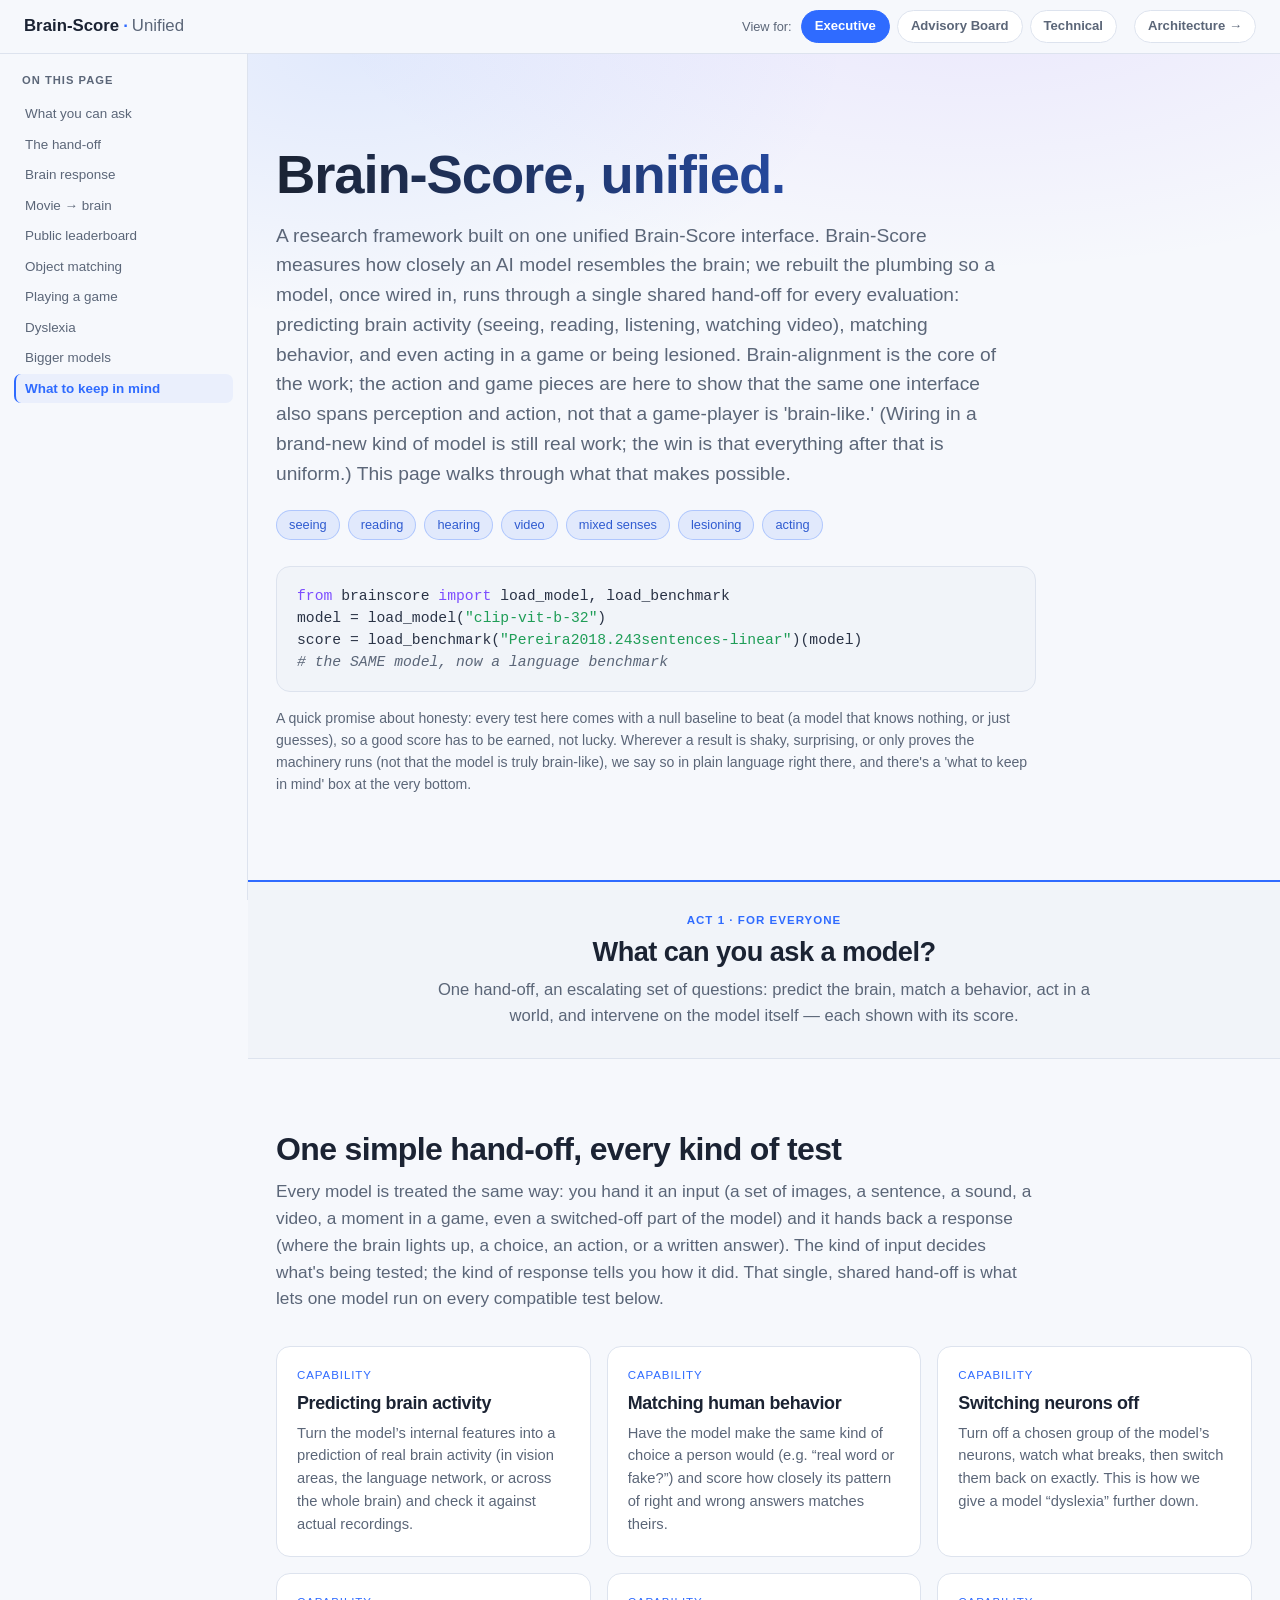
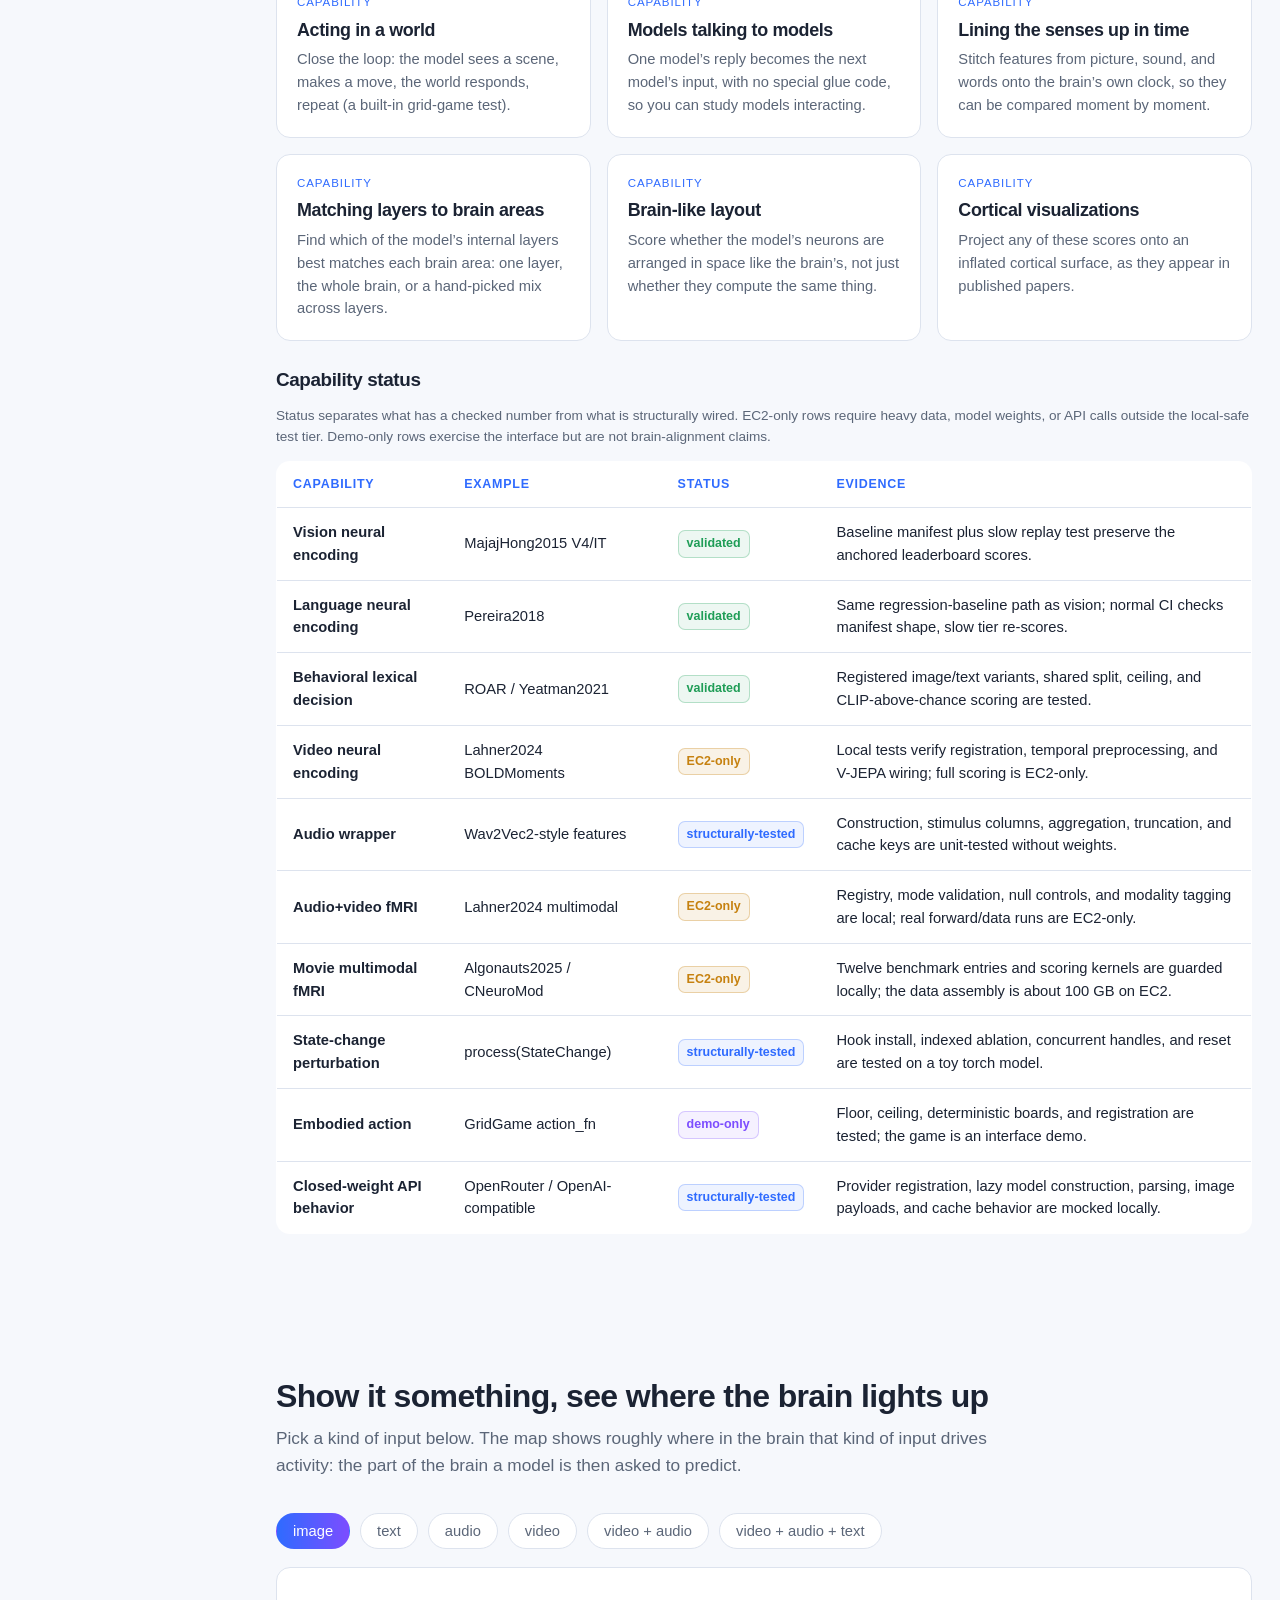
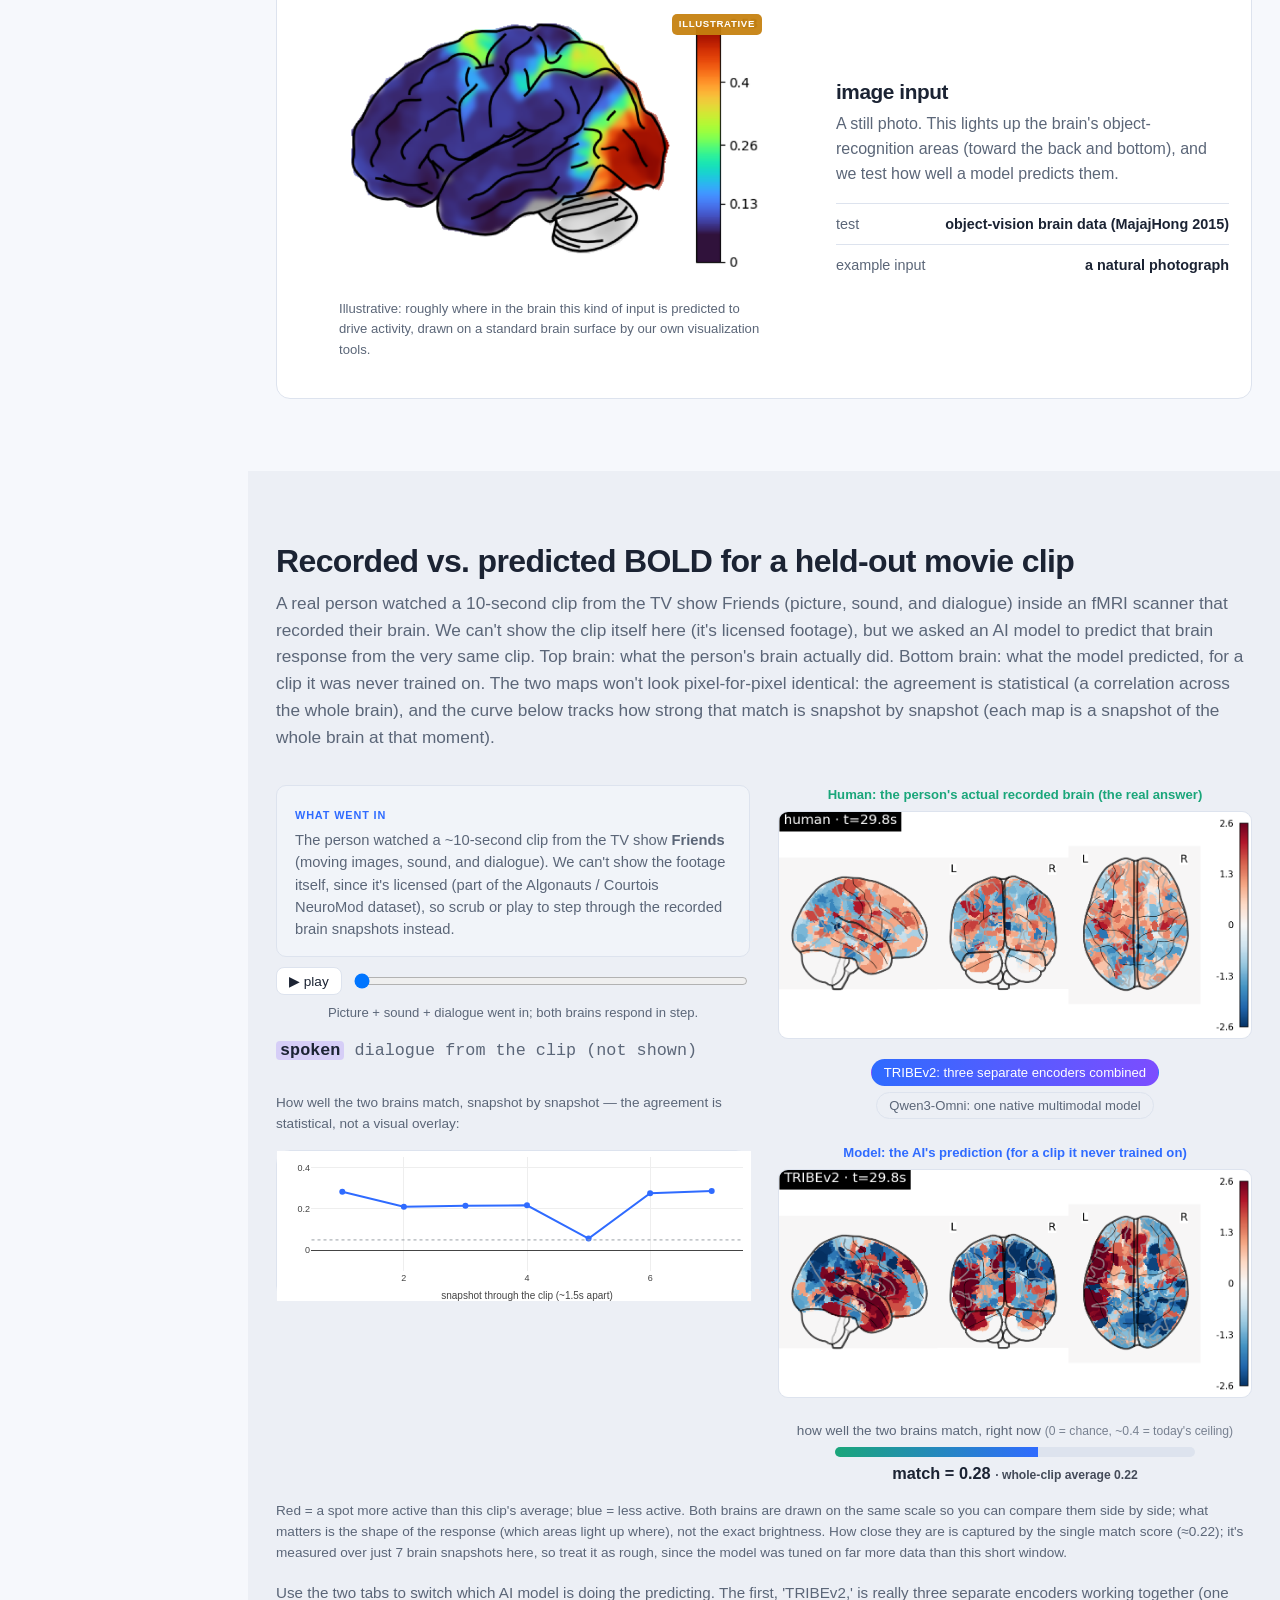
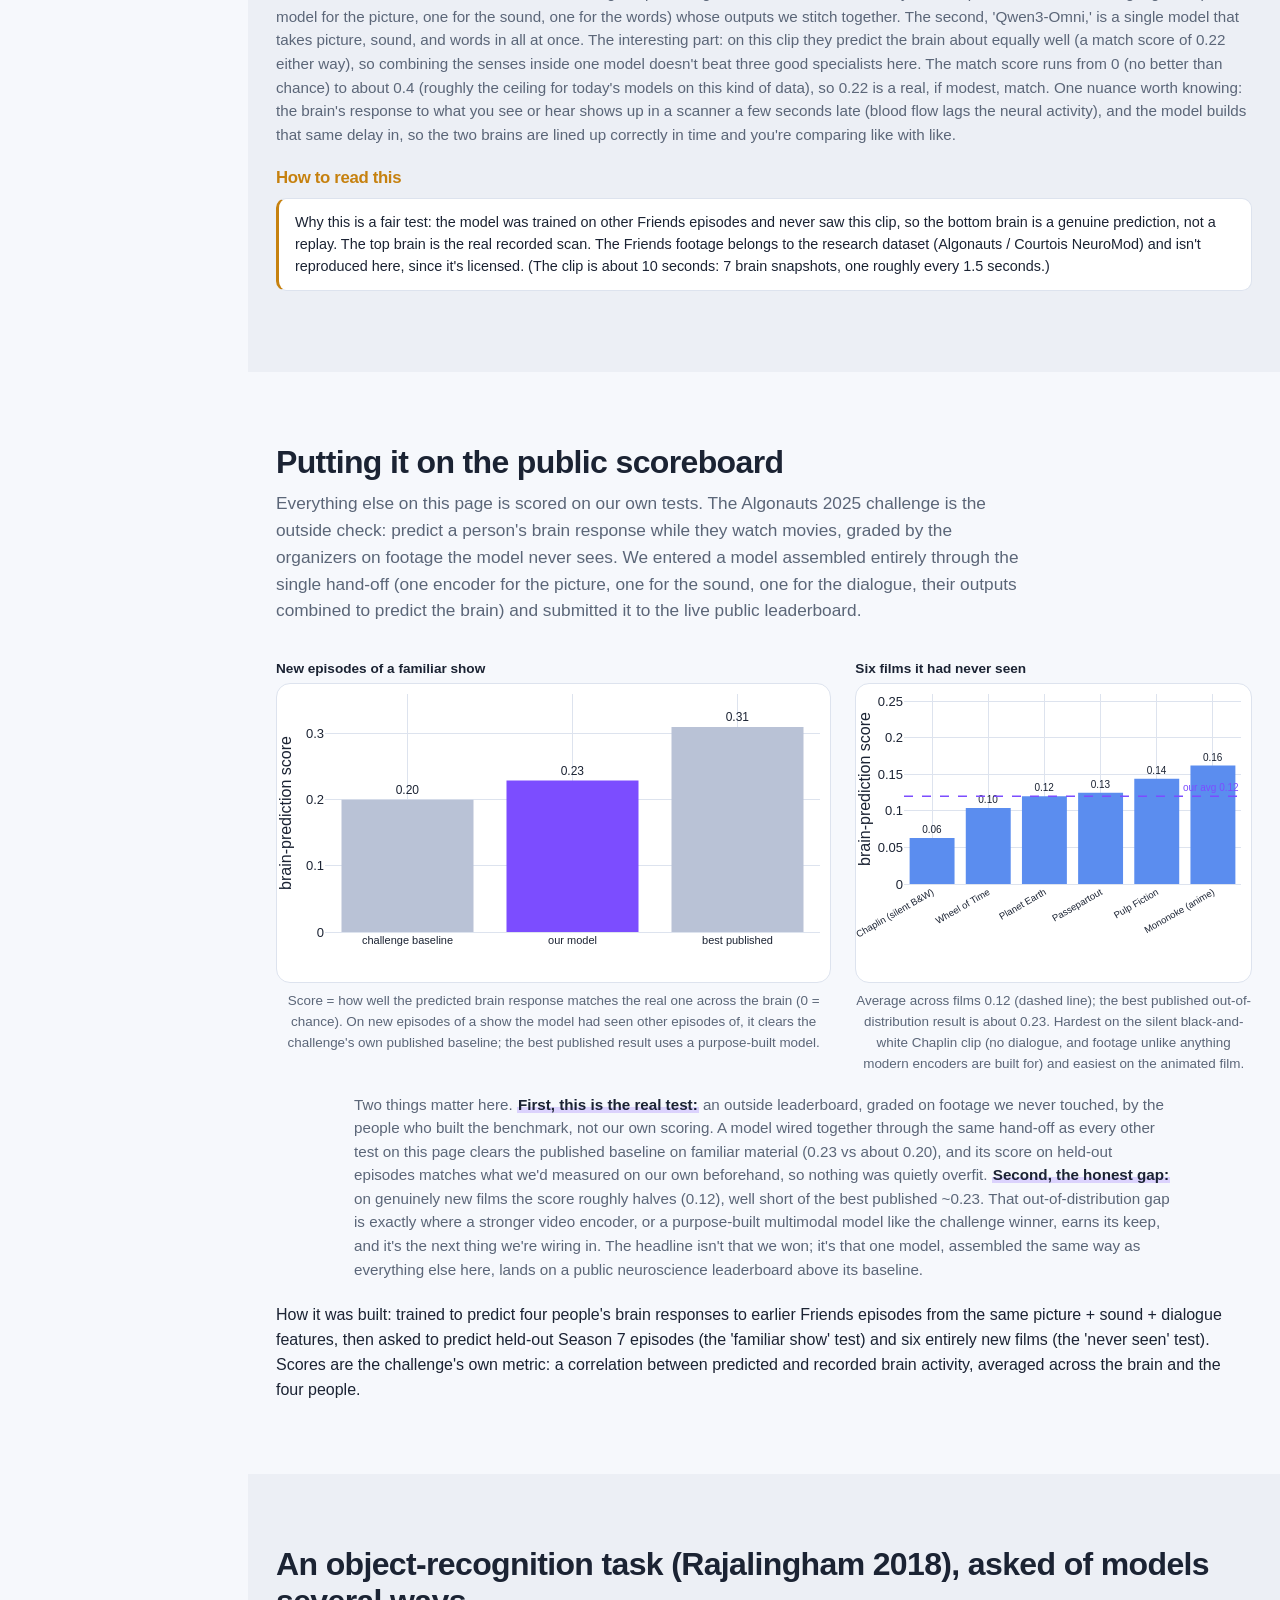
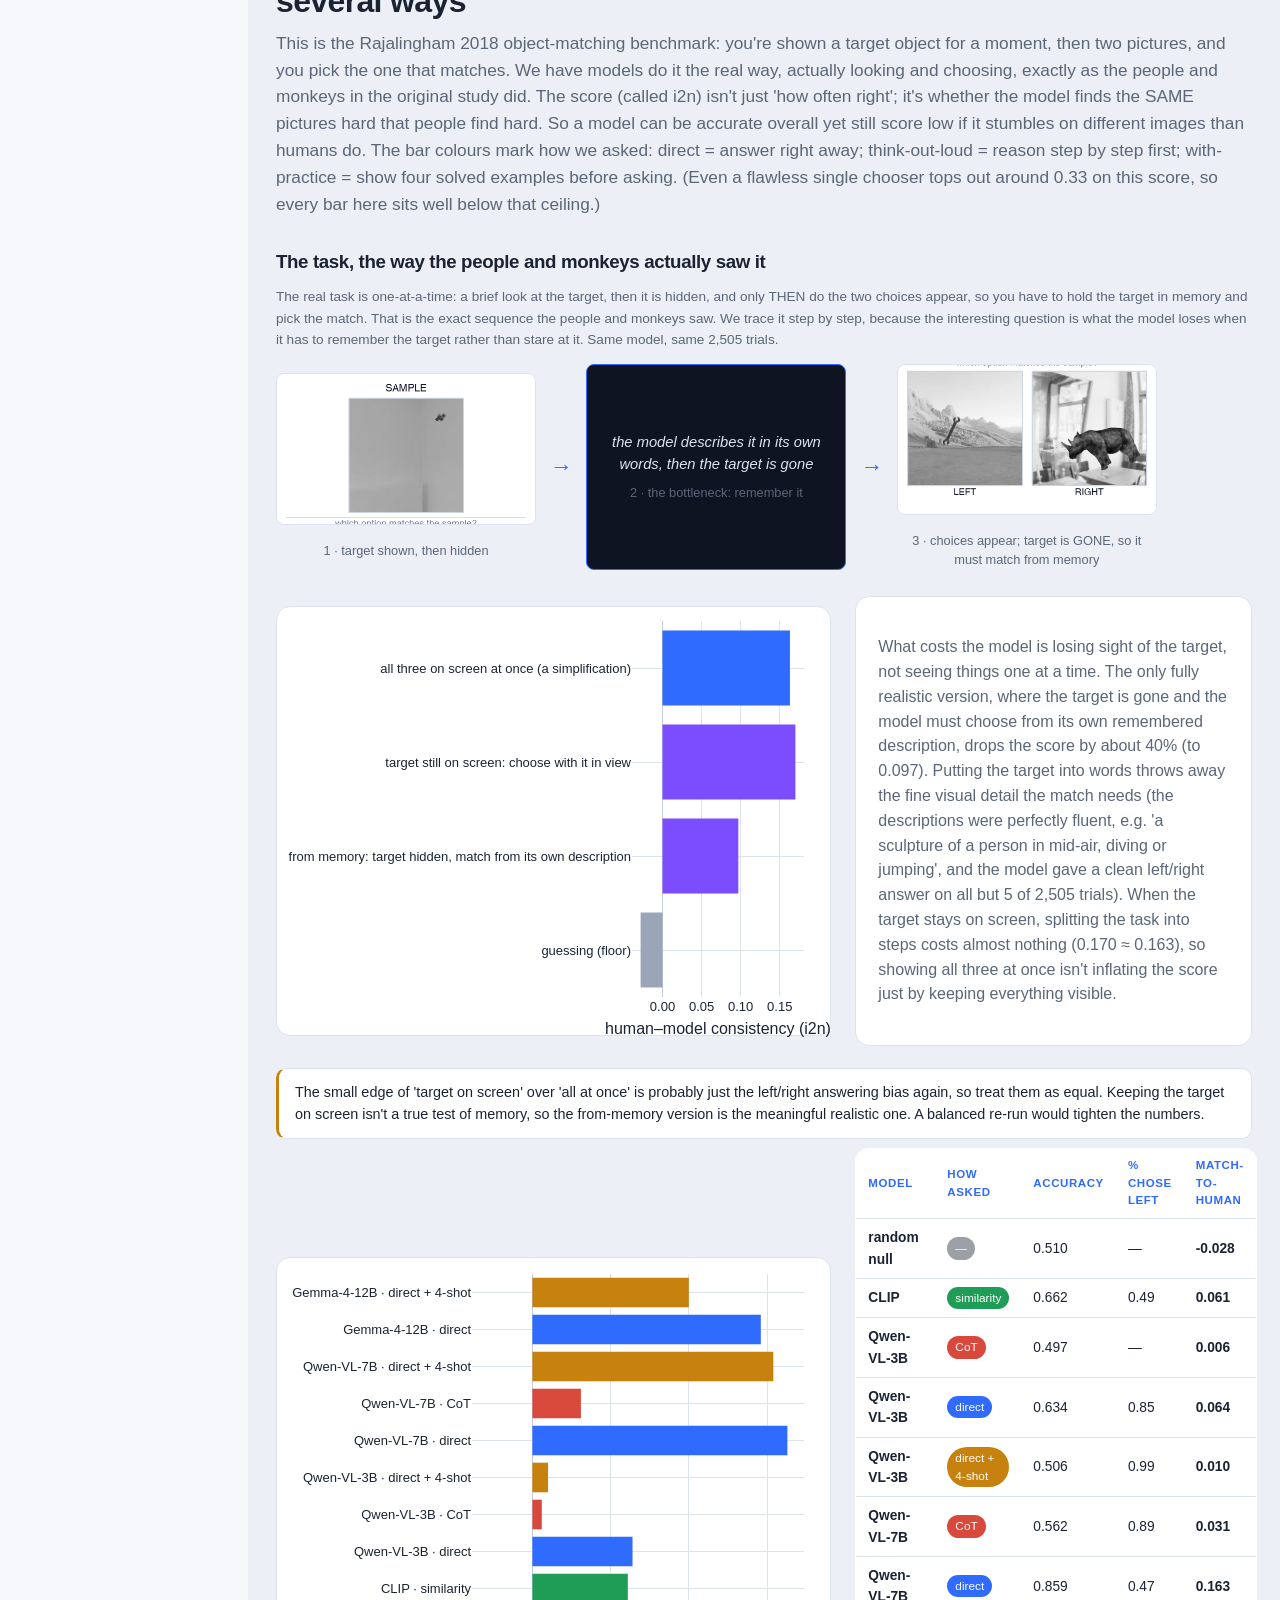
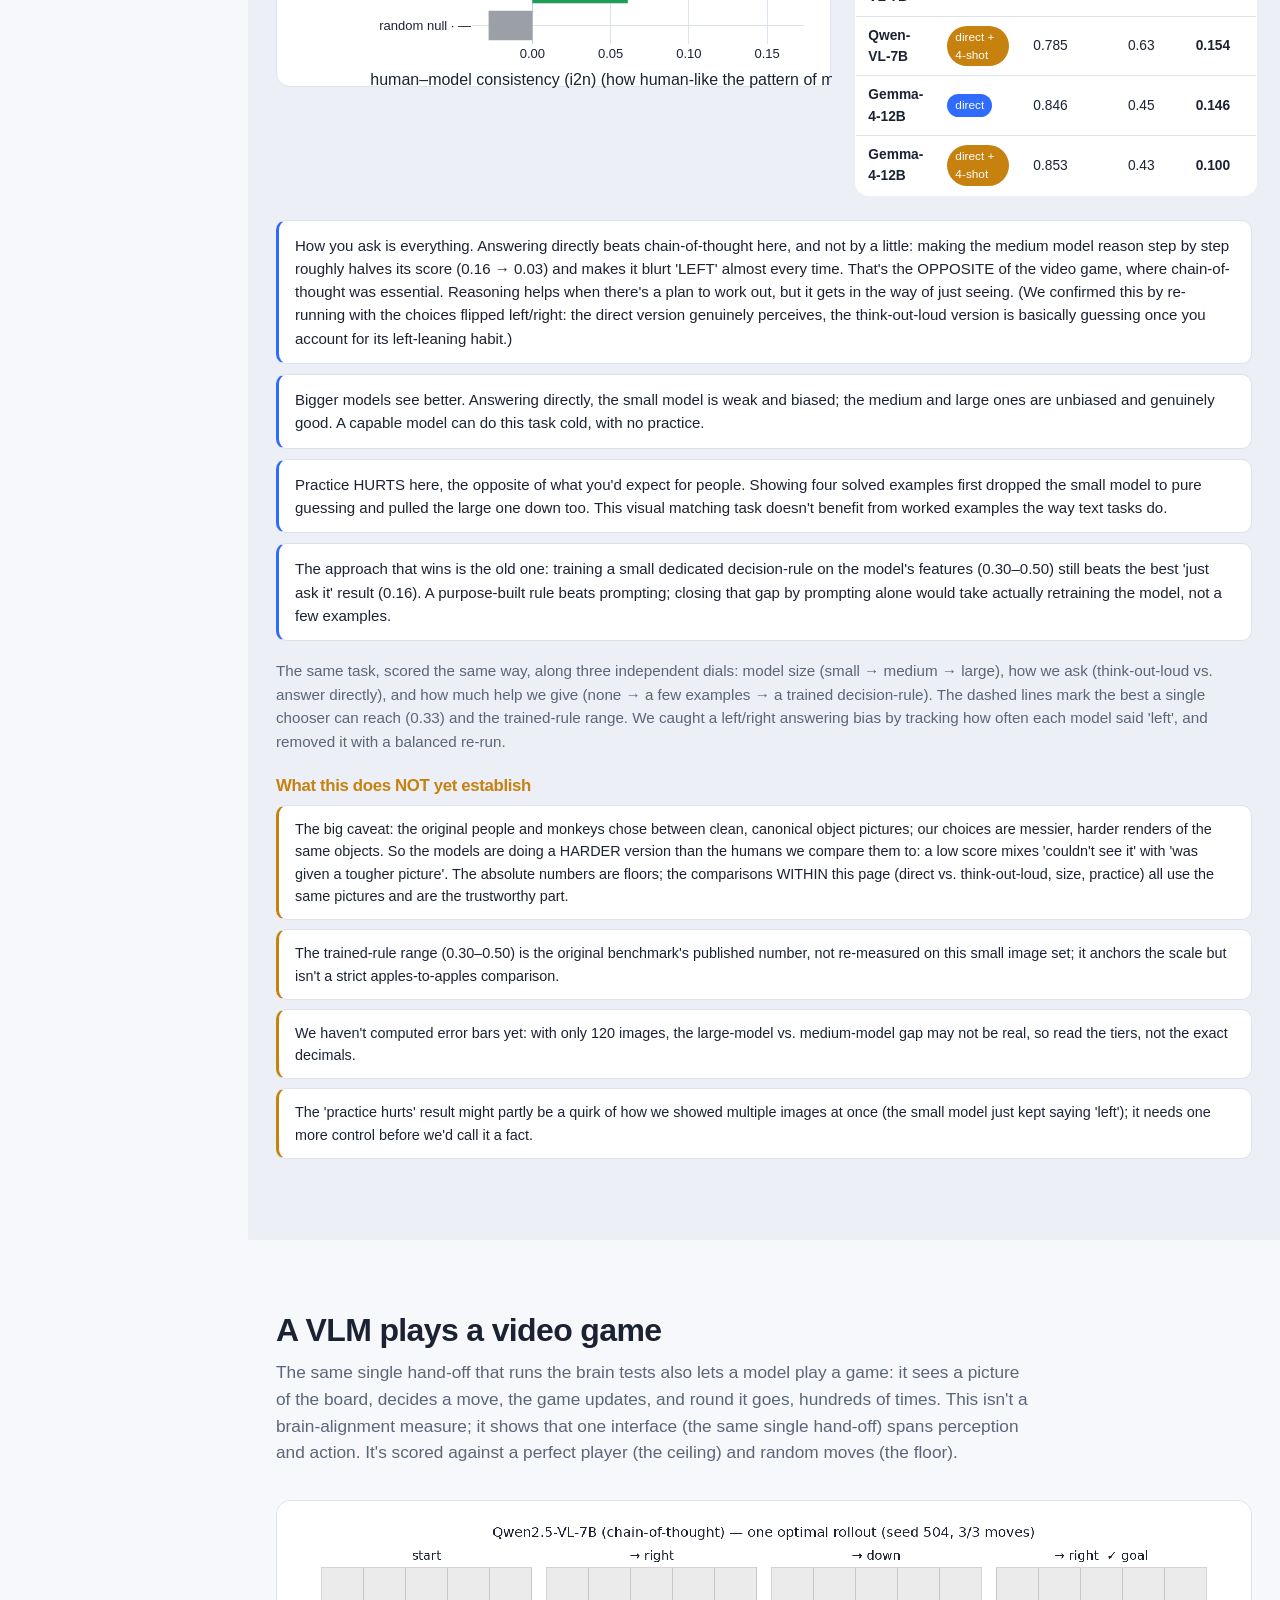
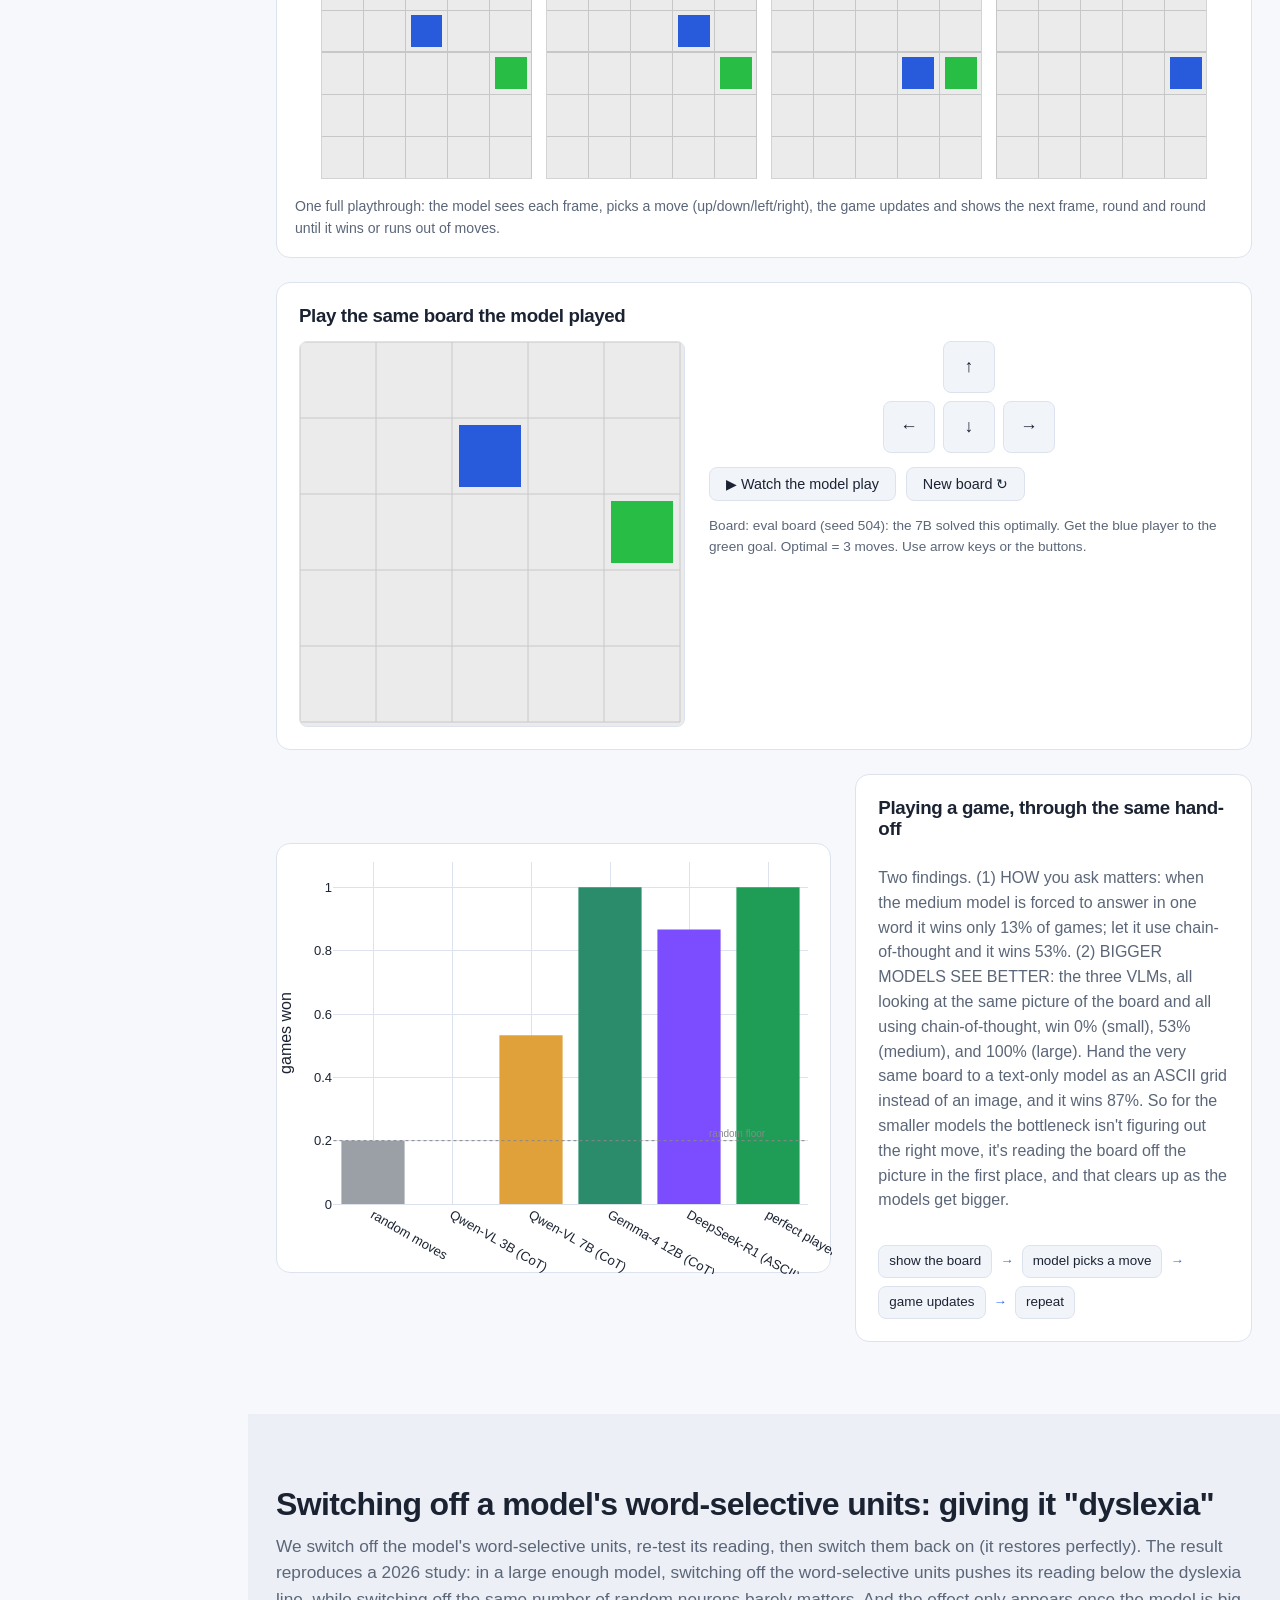
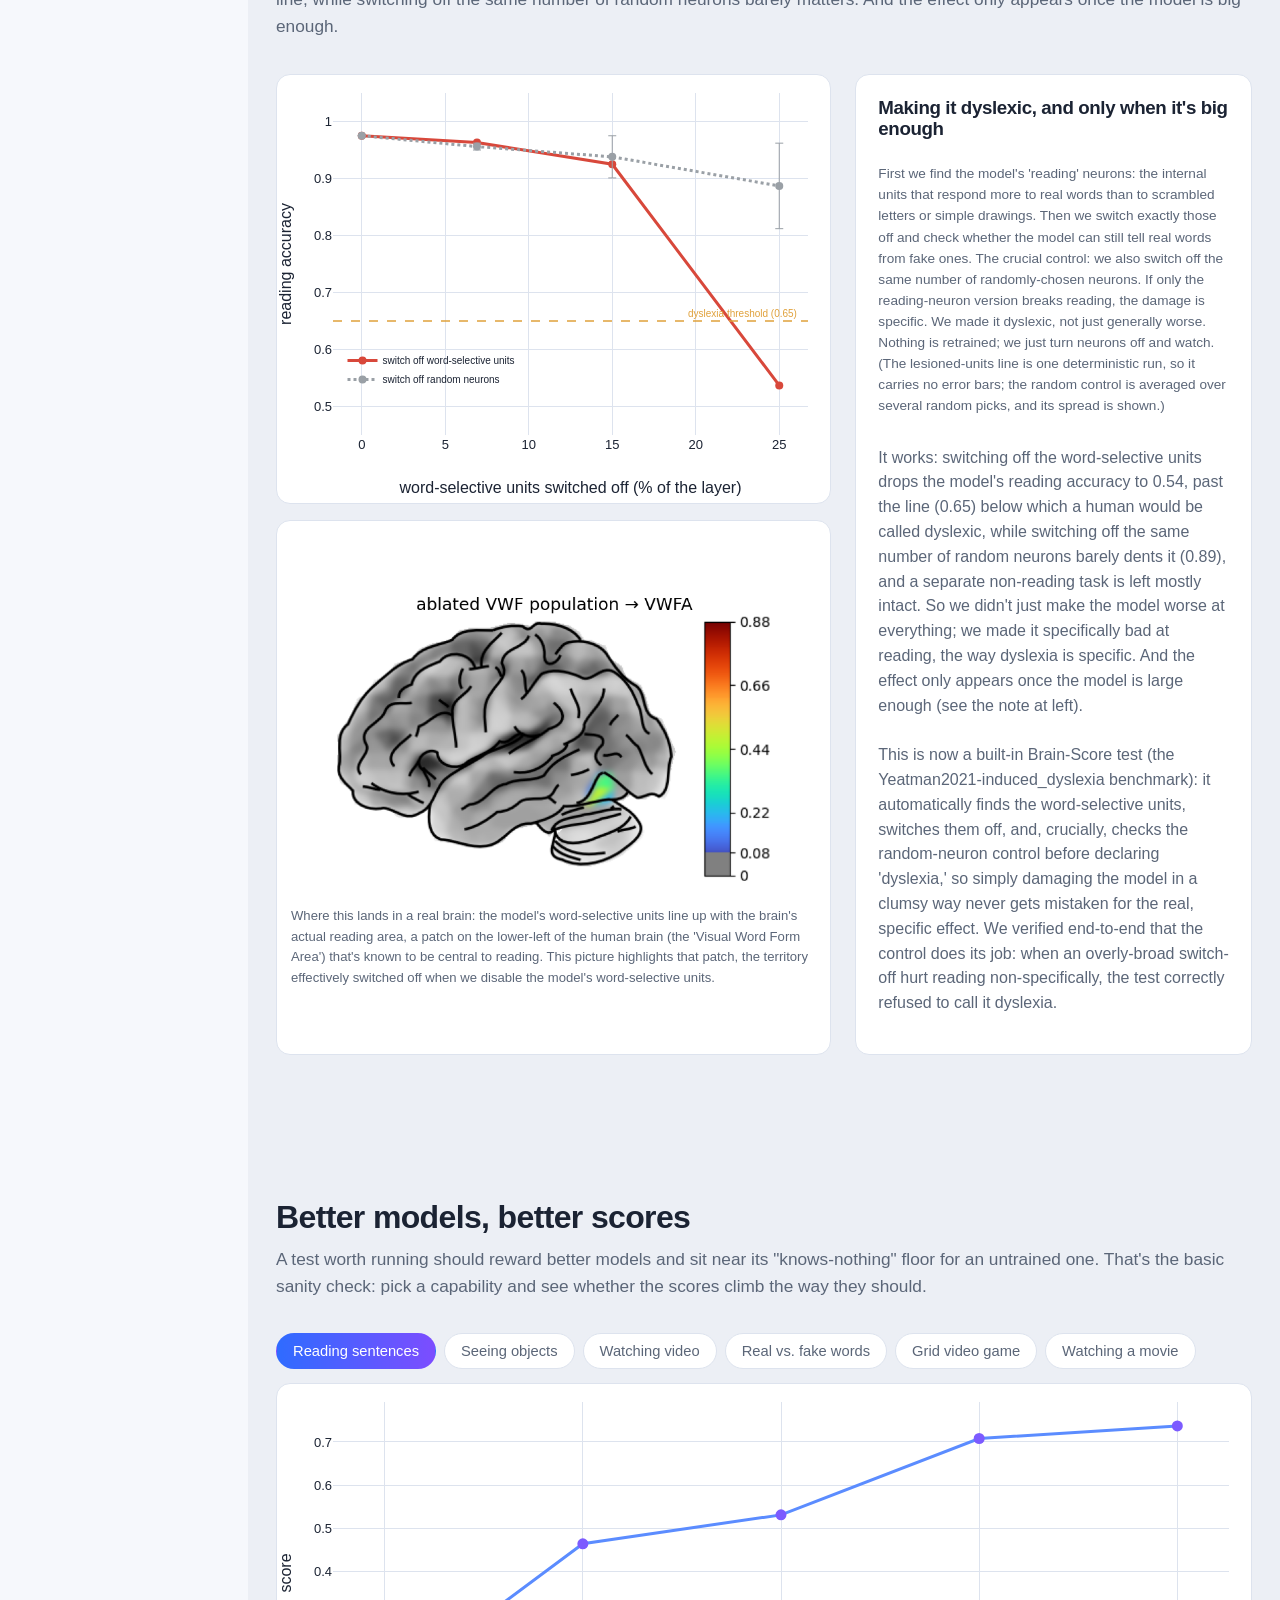
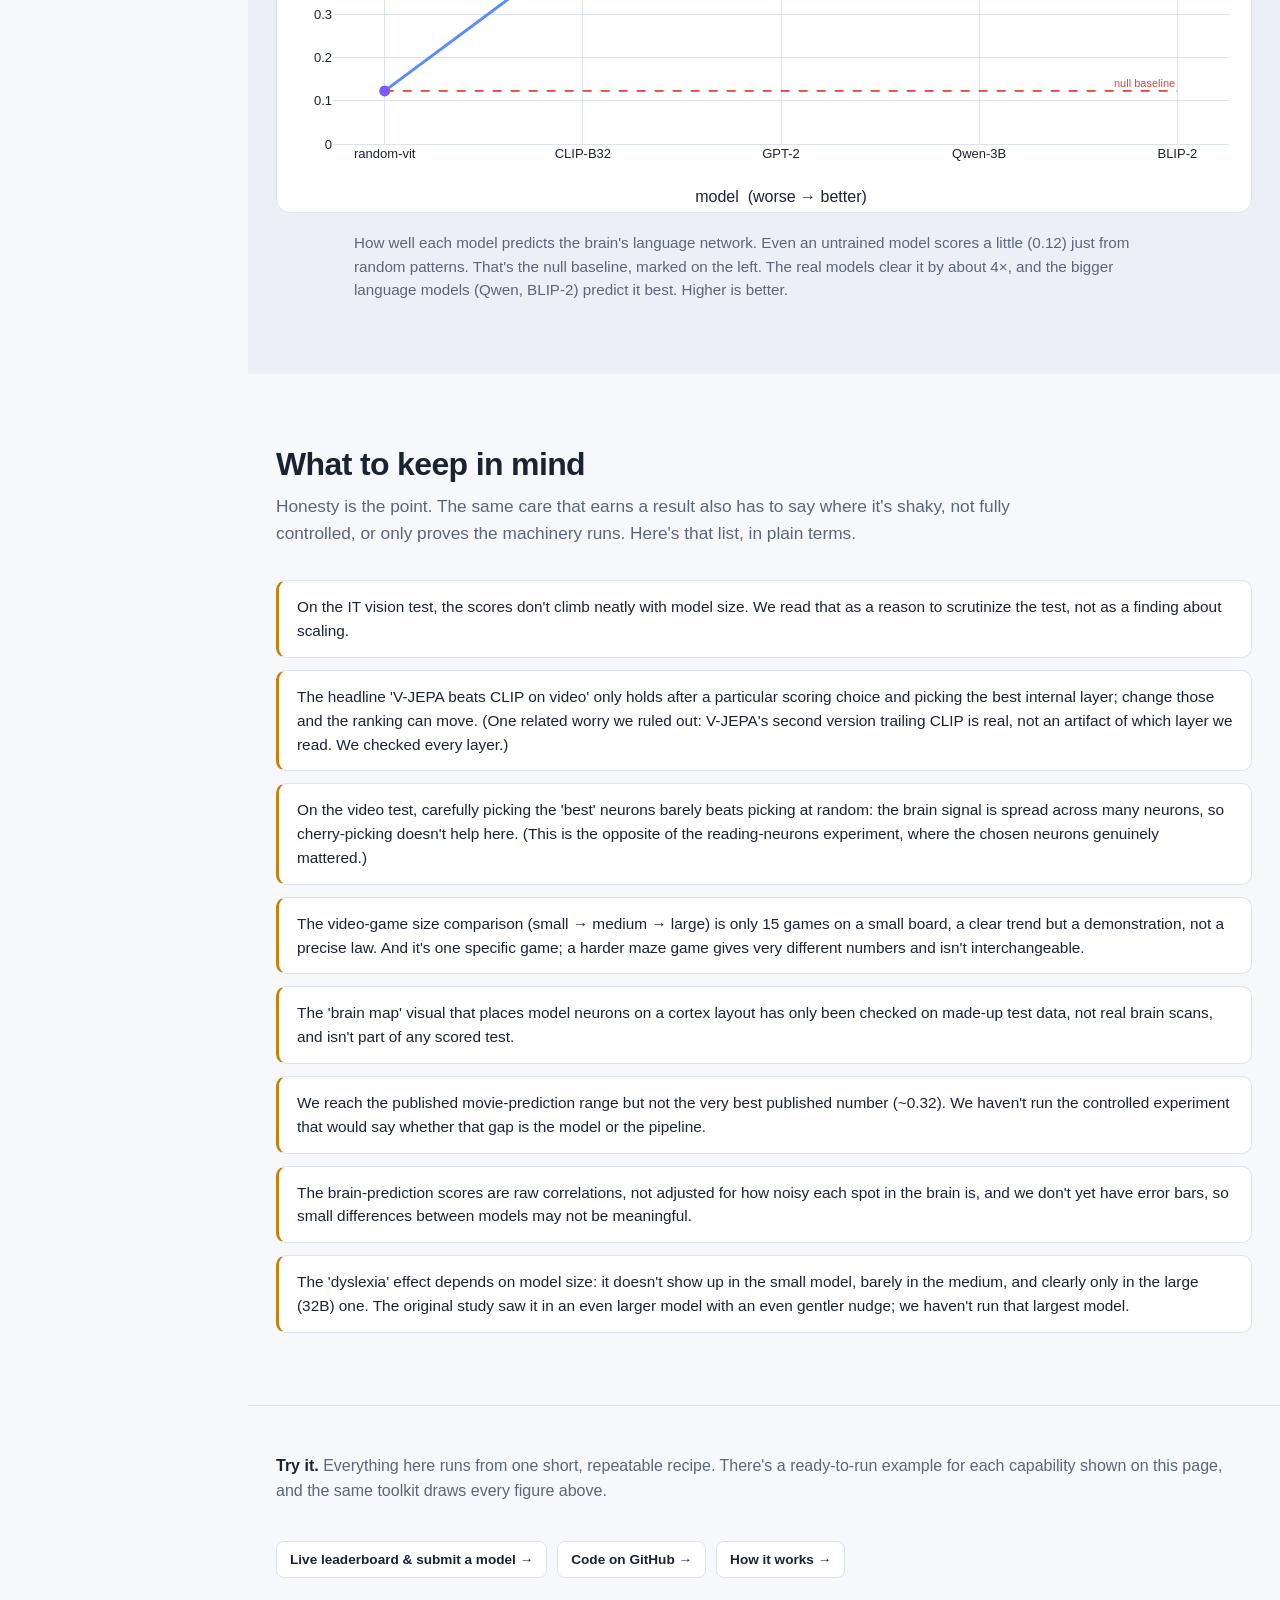
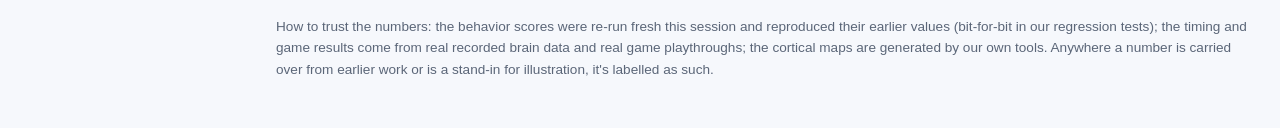
==== UMI/index.html @ ecad298f "feat(umi): rework architecture routing matrix for honest capability tiers Distinguish routes / parti" ====
<!DOCTYPE html>
<html lang="en">
<head>
<meta charset="utf-8" />
<meta name="viewport" content="width=device-width, initial-scale=1" />
<title>Brain-Score · Unified Model Interface</title>
<script src="https://cdn.plot.ly/plotly-2.35.2.min.js" charset="utf-8"></script>
<link rel="stylesheet" href="style.css?v=22" />
</head>
<body>
<nav class="nav">
  <div class="brand">Brain-Score<span class="dot">·</span><span class="muted">Unified</span></div>
  <div class="aud-bar" id="aud-bar">
    <span class="aud-label">View for:</span>
    <button class="aud-btn" data-aud="executive">Executive</button>
    <button class="aud-btn" data-aud="board">Advisory Board</button>
    <button class="aud-btn" data-aud="technical">Technical</button>
    <a class="aud-btn arch-link" href="architecture.html" style="margin-left:10px">Architecture →</a>
  </div>
</nav>

<aside class="toc" id="toc">
  <div class="toc-head">On this page</div>
  <div class="links" id="nav-links"></div>
</aside>

<header class="hero">
  <div class="hero-inner">
    <h1 id="hero-title">Brain-Score, unified.</h1>
    <p id="hero-sub" class="sub"></p>
    <div class="pill-row">
      <span class="pill">seeing</span><span class="pill">reading</span>
      <span class="pill">hearing</span><span class="pill">video</span>
      <span class="pill">mixed senses</span><span class="pill">lesioning</span>
      <span class="pill">acting</span>
    </div>
    <pre class="code hero-code"><code id="hero-code-body" class="hero-swap"></code></pre>
    <p id="hero-note" class="note"></p>
  </div>
</header>

<section id="api" data-toc="The API" data-order="5" data-tier="api" class="section api-band">
  <p class="act-eyebrow">For builders · the contract</p>
  <h2>One method, every plugin</h2>
  <p class="lead">Every model is one registration, evaluated through a single call:
    <code>process(input) → output</code>. The input you hand it decides the test; the output
    type follows from it. Five plugin seams (model, benchmark, metric, data, stimulus-set) plus
    one new capability seam are all you ever extend.</p>
  <div class="api-cols">
    <div><b>Inputs</b><br>image · text · audio · video · mixed senses · a step in a game · a lesion</div>
    <div><b>Outputs</b><br>a brain response · a behavioral choice · an action · a generated answer</div>
  </div>
  <p class="muted small">Full routing, the input/output unions, the wrappers, and the file
    layout: <a href="architecture.html">the Architecture page →</a></p>
</section>

<section id="act-ask" data-toc="What you can ask" data-order="8" data-tier="act1" class="act-band">
  <p class="act-eyebrow">Act 1 · for everyone</p>
  <h2 class="act-h">What can you ask a model?</h2>
  <p class="act-lead">One hand-off, an escalating set of questions: predict the brain, match a
    behavior, act in a world, and intervene on the model itself — each shown with its score.</p>
</section>

<section id="act-science" data-toc="The science" data-order="100" data-tier="act2" class="act-band">
  <p class="act-eyebrow">Act 2 · for the scientific reader</p>
  <h2 class="act-h">Are the scores meaningful — and what's interesting?</h2>
  <p class="act-lead">The same capabilities, examined: scores compared across methods, every
    result checked against a deliberately-broken baseline, and tools to watch a model think.</p>
</section>

<section id="capabilities" data-toc="The hand-off" data-order="10" data-tier="act1" class="section">
  <h2>One simple hand-off, every kind of test</h2>
  <p class="lead">Every model is treated the same way: you hand it an input (a set of
    images, a sentence, a sound, a video, a moment in a game, even a switched-off part
    of the model) and it hands back a response (where the brain lights up, a choice, an
    action, or a written answer). The kind of input decides what's being tested; the kind
    of response tells you how it did. That single, shared hand-off is what lets one model
    run on every compatible test below.</p>
  <div class="cap-grid" id="cap-grid"></div>
  <div class="status-panel">
    <h3>Capability status</h3>
    <p class="muted small" id="capability-status-note"></p>
    <table class="nulls-table status-table" id="capability-status-table"></table>
  </div>
</section>

<section id="response" data-toc="Brain response" data-order="20" data-tier="act1" class="section">
  <h2>Show it something, see where the brain lights up</h2>
  <p class="lead">Pick a kind of input below. The map shows roughly where in the brain
    that kind of input drives activity: the part of the brain a model is then asked to predict.</p>
  <div class="response-wrap">
    <div class="input-toggles" id="input-toggles"></div>
    <div class="response-panel">
      <figure class="illus-fig">
        <span class="illus-badge">illustrative</span>
        <img id="cortex-img" src="assets/cortex_demo.png?v=3" alt="predicted cortical response (illustrative)" />
        <figcaption id="cortex-cap">Illustrative: roughly where in the brain this kind of input is predicted to drive activity, drawn on a standard brain surface by our own visualization tools.</figcaption>
      </figure>
      <div class="response-text">
        <h3 id="resp-type"></h3>
        <p id="resp-desc"></p>
        <div class="kv"><span>test</span><b id="resp-bench"></b></div>
        <div class="kv"><span>example input</span><b id="resp-example"></b></div>
      </div>
    </div>
  </div>
</section>

<section id="moviebrain" data-toc="Movie → brain" data-order="30" data-tier="act1" class="section alt">
  <h2 id="mb-title"></h2>
  <p class="lead" id="mb-sub"></p>
  <div class="mb-grid">
    <div class="mb-left">
      <figure class="mb-fig mb-video-fig">
        <div class="mb-stim-card">
          <span class="mb-stim-tag">what went in</span>
          <p>The person watched a ~10-second clip from the TV show <b>Friends</b> (moving images,
            sound, and dialogue). We can't show the footage itself, since it's licensed (part of the
            Algonauts / Courtois NeuroMod dataset), so scrub or play to step through the recorded
            brain snapshots instead.</p>
        </div>
        <div class="mb-scrub-row">
          <button id="mb-play" class="mb-play" type="button">▶ play</button>
          <input type="range" id="mb-scrub" min="0" max="6" value="0" aria-label="scrub through the clip" />
        </div>
        <figcaption>Picture + sound + dialogue went in; both brains respond in step.</figcaption>
      </figure>
      <div class="mb-transcript" id="mb-transcript"></div>
      <p class="muted small" style="margin:12px 0 2px">How well the two brains match, snapshot by snapshot — the agreement is statistical, not a visual overlay:</p>
      <div id="mb-rcurve" class="plot" style="height:150px"></div>
    </div>
    <div class="mb-brain-col">
      <figure class="mb-fig mb-brain-fig">
        <figcaption class="mb-brainlabel mb-human-lbl">Human: the person's <b>actual</b> recorded brain (the real answer)</figcaption>
        <img id="mb-human" alt="recorded brain response, three views" />
      </figure>
      <div class="mb-tabs" id="mb-tabs"></div>
      <figure class="mb-fig mb-brain-fig">
        <figcaption class="mb-brainlabel mb-model-lbl">Model: the AI's <b>prediction</b> (for a clip it never trained on)</figcaption>
        <img id="mb-model" alt="predicted brain response, three views" />
      </figure>
      <div class="mb-rnow" id="mb-rnow"></div>
    </div>
  </div>
  <p class="muted small mb-note-full" id="mb-note"></p>
  <p class="reading" id="mb-reading"></p>
  <div class="raj-caveats" id="mb-caption"></div>
</section>

<section id="leaderboard" data-toc="Public leaderboard" data-order="35" data-tier="act1" class="section">
  <h2 id="lb-title"></h2>
  <p class="lead" id="lb-sub"></p>
  <div class="two-col">
    <figure class="lm-sweep-fig">
      <p class="small" id="lb-indist-title" style="margin:0 0 4px;font-weight:600;color:var(--ink)"></p>
      <div id="lb-indist-plot" class="plot" style="height:300px"></div>
      <figcaption class="muted small" id="lb-indist-note"></figcaption>
    </figure>
    <figure class="lm-sweep-fig">
      <p class="small" id="lb-ood-title" style="margin:0 0 4px;font-weight:600;color:var(--ink)"></p>
      <div id="lb-ood-plot" class="plot" style="height:300px"></div>
      <figcaption class="muted small" id="lb-ood-note"></figcaption>
    </figure>
  </div>
  <p class="reading" id="lb-reading"></p>
  <div class="raj-caveats" id="lb-caption"></div>
</section>

<section id="rajalingham" data-toc="Object matching" data-order="40" data-tier="act1" class="section alt">
  <h2 id="raj-title"></h2>
  <p class="lead" id="raj-sub"></p>
  <div id="raj-seq">
    <h3 id="raj-seq-title" style="margin:8px 0 6px"></h3>
    <p class="muted small" id="raj-seq-sub"></p>
    <div class="seq-trace" id="raj-seq-trace"></div>
    <div class="two-col">
      <div id="raj-seq-plot" class="plot"></div>
      <div class="reading-box"><p id="raj-seq-reading"></p></div>
    </div>
    <div class="raj-caveats" id="raj-seq-caveat"></div>
  </div>
  <div class="two-col">
    <div id="raj-plot" class="plot"></div>
    <table class="paths-table" id="raj-table"></table>
  </div>
  <div class="raj-findings" id="raj-findings"></div>
  <p class="reading" id="raj-reading"></p>
  <div class="raj-caveats" id="raj-caveats"></div>

</section>

<section id="game" data-toc="Playing a game" data-order="50" data-tier="act1" class="section">
  <h2 id="game-title"></h2>
  <p class="lead" id="game-sub"></p>
  <figure class="game-fig">
    <img src="assets/game_rollout.png?v=4" alt="VLM grid-game rollout" />
    <figcaption>One full playthrough: the model sees each frame, picks a move (up/down/left/right), the game updates and shows the next frame, round and round until it wins or runs out of moves.</figcaption>
  </figure>
  <div class="play-panel">
    <h3>Play the same board the model played</h3>
    <div class="play-wrap">
      <canvas id="game-canvas" width="384" height="384"></canvas>
      <div class="play-side">
        <div class="play-pad">
          <button data-dir="up" aria-label="up">↑</button>
          <div class="play-pad-row">
            <button data-dir="left" aria-label="left">←</button>
            <button data-dir="down" aria-label="down">↓</button>
            <button data-dir="right" aria-label="right">→</button>
          </div>
        </div>
        <div class="play-btns">
          <button id="game-watch" class="play-new">▶ Watch the model play</button>
          <button id="game-new" class="play-new">New board ↻</button>
        </div>
        <p class="muted small" id="game-status"></p>
      </div>
    </div>
  </div>
  <div class="two-col">
    <div id="game-plot" class="plot"></div>
    <div class="reading-box">
      <h3>Playing a game, through the same hand-off</h3>
      <p id="game-reading"></p>
      <div class="flow">
        <span>show the board</span><span class="arrow">→</span>
        <span>model picks a move</span><span class="arrow">→</span>
        <span>game updates</span><span class="arrow">→</span>
        <span>repeat</span>
      </div>
    </div>
  </div>
</section>

<section id="selection" data-toc="Word-form units" data-order="110" data-tier="act2" class="section">
  <h2>Finding a model's word-selective units</h2>
  <p class="lead">To study reading, we first have to find the model's word-selective units.
    We do it the way brain scientists do: show the model words and non-words, and
    keep the neurons that fire much harder for real words.</p>
  <figure class="localizer-fig">
    <img src="assets/localizer_stimuli.png?v=3" alt="word vs non-word images" />
    <figcaption>How we find them: we score every neuron by how much more it responds
      to <b>real words</b> than to <b>non-words</b> (scrambled letters and simple
      drawings), and keep the strongest responders as the model's word-selective units.
      This is the same word-vs-non-word comparison used in the dyslexia experiment below.</figcaption>
  </figure>
  <div class="two-col">
    <div id="selection-plot" class="plot"></div>
    <div class="reading-box">
      <h3>Gathering them from wherever they live</h3>
      <p id="selection-reading"></p>
      <p class="muted small">The usual approach reads from a single layer of the model;
      here, instead, we collect the word-selective units from across several layers and treat
      them as one group, because that's where they naturally turn out to be.</p>
    </div>
  </div>
</section>

<section id="tools" data-toc="The tools" data-order="120" data-tier="act2" class="section">
  <h2 id="tools-title"></h2>
  <p class="lead" id="tools-sub"></p>

  <div class="tool-feature">
    <div class="tool-head">
      <span class="tool-eyebrow" id="tools-ar-tag"></span>
      <h3 id="tools-ar-name"></h3>
    </div>
    <div class="schematic">
      <svg viewBox="0 0 920 260" role="img" aria-label="Auto-setup flow: a model goes in, the setup is worked out, the model comes out ready to test">
        <defs>
          <marker id="ah" markerWidth="10" markerHeight="8" refX="7" refY="3.2" orient="auto">
            <path d="M0,0 L7,3.2 L0,6.4 Z" class="sc-arrowhead"/>
          </marker>
        </defs>
        <rect class="sc-box" x="20" y="44" width="208" height="116" rx="12"/>
        <text class="sc-title" x="124" y="82" text-anchor="middle">Your model</text>
        <text class="sc-sub" x="124" y="106" text-anchor="middle">any model:</text>
        <text class="sc-sub" x="124" y="124" text-anchor="middle">sees, reads, hears,</text>
        <text class="sc-sub" x="124" y="142" text-anchor="middle">watches, or a mix</text>
        <line class="sc-line" x1="228" y1="102" x2="282" y2="102" marker-end="url(#ah)"/>
        <rect class="sc-box accent" x="288" y="26" width="290" height="152" rx="12"/>
        <text class="sc-title" x="433" y="56" text-anchor="middle">Auto-setup</text>
        <circle class="sc-dot" cx="312" cy="85" r="3"/>
        <text class="sc-sub" x="324" y="89">recognises what kind it is</text>
        <circle class="sc-dot" cx="312" cy="113" r="3"/>
        <text class="sc-sub" x="324" y="117">finds the layers worth reading</text>
        <circle class="sc-dot" cx="312" cy="141" r="3"/>
        <text class="sc-sub" x="324" y="145">picks how to read them</text>
        <line class="sc-line" x1="578" y1="102" x2="632" y2="102" marker-end="url(#ah)"/>
        <rect class="sc-box good" x="638" y="44" width="262" height="116" rx="12"/>
        <text class="sc-title" x="769" y="82" text-anchor="middle">Ready to test</text>
        <text class="sc-sub" x="769" y="106" text-anchor="middle">the same one command</text>
        <text class="sc-sub" x="769" y="124" text-anchor="middle">runs every eligible benchmark</text>
        <text class="sc-sub" x="769" y="142" text-anchor="middle">from the same model wiring</text>
        <path class="sc-line dashed" d="M433,178 L433,206" marker-end="url(#ah)"/>
        <rect class="sc-box ghost" x="245" y="210" width="376" height="40" rx="10"/>
        <text class="sc-sub" x="433" y="234" text-anchor="middle">a starting point; Tool 2 (below) fine-tunes it</text>
      </svg>
    </div>
    <p class="tool-caption" id="tools-ar-cap"></p>
  </div>

  <div class="tool-feature">
    <div class="tool-head">
      <span class="tool-eyebrow" id="tools-lm-tag"></span>
      <h3 id="tools-lm-name"></h3>
    </div>
    <div class="schematic">
      <svg viewBox="0 0 940 280" role="img" aria-label="Layer-mapping flow: score every layer against the brain area, keep the best, confirm on a separate set">
        <defs>
          <marker id="ah2" markerWidth="10" markerHeight="8" refX="7" refY="3.2" orient="auto">
            <path d="M0,0 L7,3.2 L0,6.4 Z" class="sc-arrowhead"/>
          </marker>
        </defs>
        <rect class="sc-box" x="14" y="40" width="150" height="176" rx="12"/>
        <text class="sc-title" x="89" y="64" text-anchor="middle">Inner layers</text>
        <rect class="sc-chip" x="34" y="78"  width="110" height="20" rx="5"/>
        <text class="sc-chiptext" x="89" y="92" text-anchor="middle">layer 1</text>
        <rect class="sc-chip" x="34" y="104" width="110" height="20" rx="5"/>
        <text class="sc-chiptext" x="89" y="118" text-anchor="middle">layer 2</text>
        <rect class="sc-chip hot" x="34" y="130" width="110" height="20" rx="5"/>
        <text class="sc-chiptext" x="89" y="144" text-anchor="middle">layer 3</text>
        <rect class="sc-chip" x="34" y="156" width="110" height="20" rx="5"/>
        <text class="sc-chiptext" x="89" y="170" text-anchor="middle">layer 4</text>
        <rect class="sc-chip" x="34" y="182" width="110" height="20" rx="5"/>
        <text class="sc-chiptext" x="89" y="197" text-anchor="middle">…</text>
        <line class="sc-line" x1="164" y1="128" x2="200" y2="128" marker-end="url(#ah2)"/>
        <rect class="sc-box accent" x="206" y="64" width="224" height="128" rx="12"/>
        <text class="sc-title" x="318" y="106" text-anchor="middle">Score every layer</text>
        <text class="sc-sub" x="318" y="128" text-anchor="middle">against the brain area</text>
        <text class="sc-accent-txt" x="318" y="158" text-anchor="middle">on a STUDY set of clips</text>
        <line class="sc-line" x1="430" y1="128" x2="466" y2="128" marker-end="url(#ah2)"/>
        <rect class="sc-box" x="472" y="64" width="160" height="128" rx="12"/>
        <text class="sc-title" x="552" y="122" text-anchor="middle">Keep the best-</text>
        <text class="sc-title" x="552" y="142" text-anchor="middle">scoring layer</text>
        <line class="sc-line" x1="632" y1="128" x2="668" y2="128" marker-end="url(#ah2)"/>
        <rect class="sc-box good" x="674" y="64" width="252" height="128" rx="12"/>
        <text class="sc-title" x="800" y="102" text-anchor="middle">Double-check it</text>
        <text class="sc-sub" x="800" y="124" text-anchor="middle">on a SEPARATE set of clips</text>
        <text class="sc-good-txt" x="800" y="152" text-anchor="middle">never graded on what picked it</text>
        <path class="sc-line" d="M800,192 L800,222" marker-end="url(#ah2)"/>
        <rect class="sc-box ghost" x="566" y="226" width="360" height="40" rx="10"/>
        <text class="sc-sub" x="746" y="250" text-anchor="middle">result: this brain area ↔ its best-matching layer</text>
      </svg>
    </div>
    <p class="tool-caption" id="tools-lm-cap"></p>
  </div>
</section>

<section id="layermapping" data-toc="Layer mapping" data-order="130" data-tier="act2" class="section alt">
  <p class="tool-eyebrow-row"><span class="tool-eyebrow">Tool 2 · Layer mapping, in action</span></p>
  <h2 id="lm-title"></h2>
  <p class="lead" id="lm-sub"></p>
  <div class="two-col">
    <figure class="lm-sweep-fig">
      <div id="lm-sweep-plot" class="plot" style="height:320px"></div>
      <figcaption class="muted small">Reading the best single layer, swept across all 24. There's a clear sweet spot in the middle.</figcaption>
    </figure>
    <figure class="lesion-brain">
      <img id="lm-heatmap-img" alt="V-JEPA2 per-layer per-unit predictivity heatmap" />
      <figcaption id="lm-heatmap-cap"></figcaption>
    </figure>
  </div>
  <div class="lm-approaches">
    <h3 id="lm-appr-title"></h3>
    <p class="muted small lm-narrow" id="lm-metric-note"></p>
    <div id="lm-budget-plot" class="plot" style="height:340px"></div>
    <p class="small" id="lm-table-title" style="margin:24px 0 6px;font-weight:600;color:var(--ink)"></p>
    <table class="paths-table" id="lm-appr-table"></table>
    <p class="muted small lm-narrow" id="lm-table-caveat"></p>
    <p id="lm-reading"></p>
    <div class="lm-deepdive" id="lm-deepdive">
      <h3 id="dd-title"></h3>
      <p class="muted small lm-narrow" id="dd-lead"></p>
      <div class="dd-cards" id="dd-cards"></div>
      <p class="small" id="dd-pc-title" style="margin:20px 0 4px;font-weight:600;color:var(--ink)"></p>
      <div id="dd-pc-plot" class="plot" style="height:260px"></div>
      <p class="muted small lm-narrow" id="dd-pc-cap"></p>
    </div>
  </div>
</section>

<section id="generalize" data-toc="Does it generalize?" data-order="108" data-tier="act2" class="section">
  <h2 id="gen-title"></h2>
  <p class="lead" id="gen-sub"></p>
  <div class="two-col">
    <figure class="lm-sweep-fig">
      <p class="small" id="gen-dim-title" style="margin:0 0 4px;font-weight:600;color:var(--ink)"></p>
      <div id="gen-dim-plot" class="plot" style="height:300px"></div>
      <figcaption class="muted small" id="gen-dim-note"></figcaption>
    </figure>
    <figure class="lm-sweep-fig">
      <p class="small" id="gen-hier-title" style="margin:0 0 4px;font-weight:600;color:var(--ink)"></p>
      <div id="gen-hier-plot" class="plot" style="height:300px"></div>
      <figcaption class="muted small" id="gen-hier-note"></figcaption>
    </figure>
  </div>
  <p class="reading" id="gen-reading"></p>
</section>

<section id="witness" data-toc="Watch it run" data-order="150" data-tier="act2" class="section alt">
  <p class="tool-eyebrow-row"><span class="tool-eyebrow">Tool 3 · Watch it run</span></p>
  <h2 id="witness-title"></h2>
  <p class="lead" id="witness-sub"></p>
  <div class="witness-modes" id="witness-modes"></div>
  <div class="witness-grid" id="witness-grid"></div>
  <p class="reading" id="witness-reading"></p>
</section>

<section id="percept" data-toc="What it saw" data-order="160" data-tier="act2" class="section">
  <p class="tool-eyebrow-row"><span class="tool-eyebrow">Tool 4 · See what it saw</span></p>
  <h2 id="percept-title"></h2>
  <p class="lead" id="percept-sub"></p>
  <div class="percept-tabs" id="percept-tabs"></div>
  <div class="percept-grid" id="percept-grid"></div>
  <p class="reading" id="percept-reading"></p>
  <div class="raj-caveats" id="percept-caveat"></div>
</section>

<section id="fusion" data-toc="Fusing the senses" data-order="140" data-tier="act2" class="section">
  <h2 id="fusion-title"></h2>
  <p class="lead" id="fusion-sub"></p>
  <div class="two-col">
    <div class="two-col-stack">
      <div id="fusion-plot" class="plot"></div>
      <div id="fusion-curve-plot" class="plot" style="height:280px"></div>
      <p class="muted small" id="fusion-curve-cap"></p>
    </div>
    <div class="reading-box">
      <h3 id="fusion-appr-title"></h3>
      <table class="paths-table" id="fusion-table"></table>
      <p id="fusion-reading"></p>
      <h3 class="caveat-h">Caveats</h3>
      <div class="raj-caveat" id="fusion-caveat"></div>
    </div>
  </div>
</section>

<section id="ablation" data-toc="Dyslexia" data-order="60" data-tier="act1" class="section alt">
  <h2>Switching off a model's word-selective units: giving it "dyslexia"</h2>
  <p class="lead">We switch off the model's word-selective units, re-test its reading, then
    switch them back on (it restores perfectly). The result reproduces a 2026 study:
    in a large enough model, switching off the word-selective units pushes its reading below
    the dyslexia line, while switching off the same number of random neurons barely
    matters. And the effect only appears once the model is big enough.</p>
  <div class="two-col">
    <div class="two-col-stack">
      <div id="ablation-plot" class="plot"></div>
      <figure class="lesion-brain">
        <img id="lesion-brain-img" src="assets/vwfa_glass.png?v=3" alt="the brain's reading area, highlighted" />
        <figcaption id="lesion-brain-cap"></figcaption>
      </figure>
    </div>
    <div class="reading-box">
      <h3>Making it dyslexic, and only when it's big enough</h3>
      <p class="muted small" id="ablation-protocol"></p>
      <p id="ablation-reading"></p>
    </div>
  </div>
</section>

<section id="scaling" data-toc="Bigger models" data-order="70" data-tier="act1" class="section alt">
  <h2>Better models, better scores</h2>
  <p class="lead">A test worth running should reward better models and sit near its
    "knows-nothing" floor for an untrained one. That's the basic sanity check: pick a
    capability and see whether the scores climb the way they should.</p>
  <div class="scaling-wrap">
    <div class="scaling-tabs" id="scaling-tabs"></div>
    <div id="scaling-plot" class="plot"></div>
    <p class="reading" id="scaling-reading"></p>
  </div>
</section>

<section id="gemma-scorecard" data-toc="Gemma scorecard" data-order="170" data-tier="act2" class="section">
  <h2 id="gsc-title"></h2>
  <p class="lead" id="gsc-sub"></p>
  <table class="nulls-table" id="gsc-table"></table>
  <p class="reading" id="gsc-reading"></p>
</section>

<section id="layercontrib" data-toc="Where signal lives" data-order="190" data-tier="act2" class="section alt">
  <h2 id="lc-title"></h2>
  <p class="lead" id="lc-sub"></p>
  <div class="two-col">
    <div id="lc-plot" class="plot" style="height:320px"></div>
    <div class="reading-box">
      <h3>Where the brain-like signal lives in each model</h3>
      <p id="lc-reading"></p>
    </div>
  </div>
</section>

<section id="mechanics" data-toc="Inside one test" data-order="200" data-tier="act2" class="section">
  <h2 id="mech-title"></h2>
  <p class="lead" id="mech-sub"></p>
  <div class="mech-wrap">
    <div class="mech-task">
      <h3>The task</h3>
      <p id="mech-task"></p>
      <div class="mech-paths" id="mech-paths"></div>
    </div>
    <div class="mech-side">
      <div id="mech-floors-plot" class="plot" style="height:280px"></div>
      <p class="reading" id="mech-answer"></p>
    </div>
  </div>
  <h3 id="allpaths-title" style="margin:32px 0 4px"></h3>
  <p class="muted small" id="allpaths-sub"></p>
  <div class="two-col">
    <div id="allpaths-plot" class="plot"></div>
    <table class="paths-table" id="allpaths-table"></table>
  </div>
  <p class="reading" id="allpaths-reading"></p>
</section>

<section id="models" data-toc="The models" data-order="210" data-tier="act2" class="section">
  <h2 id="models-title"></h2>
  <p class="lead" id="models-sub"></p>
  <div class="model-grid" id="model-grid"></div>
</section>

<section id="nulls" data-toc="Null baselines" data-order="180" data-tier="act2" class="section alt">
  <h2>A null baseline, for every test</h2>
  <p class="lead">No result counts here until it clearly beats a deliberately broken
    version of the same test: the same machinery, with the real signal stripped out.
    If a score doesn't clear that floor, it's coming from the setup, not the model.</p>
  <div class="two-col">
    <div id="shift-plot" class="plot"></div>
    <div class="reading-box">
      <h3 id="shift-title"></h3>
      <p class="muted small" id="shift-sub"></p>
      <p id="shift-reading"></p>
    </div>
  </div>
  <table class="nulls-table" id="nulls-table" style="margin-top:24px"></table>
</section>

<section id="limitations" data-toc="What to keep in mind" data-order="300" data-tier="always" class="section">
  <h2 id="lim-title">What to keep in mind</h2>
  <p class="lead">Honesty is the point. The same care that earns a result also has to
    say where it's shaky, not fully controlled, or only proves the machinery runs.
    Here's that list, in plain terms.</p>
  <ul class="lim-list" id="lim-list"></ul>
</section>

<footer class="footer">
  <div>
    <b>Try it.</b> Everything here runs from one short, repeatable recipe. There's a
    ready-to-run example for each capability shown on this page, and the same toolkit
    draws every figure above.
  </div>
  <div class="cta-row">
    <a class="cta-btn" href="https://www.brain-score.org" target="_blank" rel="noopener">Live leaderboard &amp; submit a model →</a>
    <a class="cta-btn" href="https://github.com/brain-score" target="_blank" rel="noopener">Code on GitHub →</a>
    <a class="cta-btn" href="architecture.html">How it works →</a>
  </div>
  <div class="muted small" id="provenance"></div>
</footer>

<script src="data.js?v=28"></script>
<script src="app.js?v=22"></script>
<script src="model_moves.js?v=2"></script>
<script src="game.js?v=2"></script>
<script src="audience.js?v=5"></script>
</body>
</html>
---- UMI/style.css ----
:root{
  --bg:#f6f8fc; --bg2:#eceff5; --panel:#ffffff; --panel2:#f1f4f9;
  --ink:#1b2333; --muted:#5b6678; --line:#dde3ee;
  --accent:#2f6bff; --accent2:#7c4dff; --good:#1f9d57; --bad:#d8483b; --warn:#c6810f;
  --radius:14px;
}
*{box-sizing:border-box}
html{scroll-behavior:smooth}
body{
  margin:0; background:var(--bg); color:var(--ink);
  font-family:-apple-system,BlinkMacSystemFont,"Segoe UI",Inter,Roboto,sans-serif;
  line-height:1.55; -webkit-font-smoothing:antialiased;
}
a{color:var(--accent); text-decoration:none}
code{font-family:"SF Mono",ui-monospace,Menlo,monospace; font-size:.9em;
  background:#eef1f7; border:1px solid var(--line); border-radius:6px; padding:1px 6px; color:#3a3f78}
/* block code (<pre>): the wrapping <code> must NOT inherit the inline-chip box —
   an inline border across many lines re-draws per line. The <pre> is the only container. */
pre code, .code code{background:none; border:0; border-radius:0; padding:0; font-size:inherit; color:inherit}
h1,h2,h3{line-height:1.15; letter-spacing:-.02em}

/* nav */
.nav{position:fixed; top:0; left:0; right:0; z-index:60; display:flex; justify-content:space-between;
  align-items:center; gap:8px 16px; height:54px; padding:0 24px; background:rgba(246,248,252,.93);
  backdrop-filter:blur(12px); border-bottom:1px solid var(--line)}
body{padding-top:54px}
.brand{font-weight:700; font-size:1.05rem}
.brand .dot{color:var(--accent); margin:0 4px}
.brand .muted{color:var(--muted); font-weight:500}

/* floating left table-of-contents */
.toc{position:fixed; top:54px; left:0; bottom:0; width:248px; overflow-y:auto; z-index:40;
  padding:18px 14px 40px; border-right:1px solid var(--line); background:var(--bg)}
.toc-head{font-size:.7rem; font-weight:700; letter-spacing:.09em; text-transform:uppercase;
  color:var(--muted); margin:0 8px 10px}
.toc .links{display:flex; flex-direction:column; gap:1px}
.toc a{display:block; padding:6px 9px; border-radius:7px; border-left:2px solid transparent;
  color:var(--muted); font-size:.84rem; line-height:1.3; transition:background .12s, color .12s}
.toc a:hover{color:var(--ink); background:var(--panel2)}
.toc a.active{color:var(--accent); border-left-color:var(--accent);
  background:rgba(47,107,255,.06); font-weight:600}
@media(min-width:1080px){ body{padding-left:248px} }
@media(max-width:1079px){ .toc{display:none} }
html{scroll-behavior:smooth}
section[data-order], header.hero{scroll-margin-top:66px}

/* audience selector */
.aud-bar{display:flex; align-items:center; gap:7px}
.aud-label{color:var(--muted); font-size:.8rem; margin-right:2px}
.aud-btn{font:inherit; font-size:.82rem; font-weight:600; padding:5px 13px; border-radius:999px;
  border:1px solid var(--line); background:var(--panel); color:var(--muted); cursor:pointer; transition:all .15s}
.aud-btn:hover{border-color:var(--accent); color:var(--accent)}
.aud-btn.active{background:var(--accent); color:#fff; border-color:var(--accent)}

/* collapsible deep-dive sections */
.dd-toggle{font:inherit; font-size:.86rem; font-weight:600; color:var(--accent);
  background:rgba(47,107,255,.07); border:1px solid var(--line); border-radius:9px;
  padding:8px 15px; cursor:pointer; display:inline-flex; gap:7px; align-items:center; margin:2px 0 6px}
.dd-toggle:hover{background:rgba(47,107,255,.14)}
.dd-caret{font-size:.82em}
section.dd-collapsed > *{display:none}
section.dd-collapsed > h2,
section.dd-collapsed > h3,
section.dd-collapsed > p.lead,
section.dd-collapsed > .tool-eyebrow-row{display:block}
section.dd-collapsed > .dd-toggle{display:inline-flex}
section.dd-collapsed{padding-top:40px; padding-bottom:40px}

/* hero */
.hero{padding:90px 28px 70px; background:
  radial-gradient(1100px 500px at 70% -10%, rgba(124,77,255,.10), transparent 60%),
  radial-gradient(900px 480px at 10% 0%, rgba(47,107,255,.10), transparent 55%), var(--bg)}
.hero-inner{max-width:1000px; margin:0 auto}
.hero h1{font-size:3.4rem; margin:0 0 14px; background:linear-gradient(90deg,#1b2333,#2f6bff);
  -webkit-background-clip:text; background-clip:text; -webkit-text-fill-color:transparent}
.sub{font-size:1.2rem; color:var(--muted); max-width:720px; margin:0 0 22px}
.pill-row{display:flex; flex-wrap:wrap; gap:8px; margin-bottom:26px}
.pill{font-size:.8rem; color:#2f5bd0; background:rgba(47,107,255,.10);
  border:1px solid rgba(47,107,255,.28); padding:4px 12px; border-radius:999px}
.code{background:#f1f4f9; border:1px solid var(--line); border-radius:var(--radius);
  padding:18px 20px; overflow:auto; font-family:"SF Mono",ui-monospace,Menlo,monospace;
  font-size:.92rem; color:#2a3346; margin:0}
.hero-code{max-width:760px; overflow-x:auto; min-height:8.4em; line-height:1.5}
#hero-code-body{display:block; white-space:pre}
/* python palette */
.code .k{color:#7c4dff} .code .s{color:#1f9d57} .code .c{color:var(--muted); font-style:italic}
.code .n{color:#b26b00} .code .b{color:#0b7285} .code .f{color:#2f6bff} .code .d{color:#8a5a08}
/* hero swipe: the dynamic model/benchmark/comment slide out left, in from right,
   while the surrounding call skeleton stays fixed — the API is invariant */
.hero-swap, .hero-tok{transition:transform .3s ease, opacity .3s ease; will-change:transform,opacity}
.hero-tok{display:inline-block}
.swap-out{opacity:0; transform:translateX(-14px)}
.swap-in{animation:heroIn .44s ease}
@keyframes heroIn{from{opacity:0; transform:translateX(16px)} to{opacity:1; transform:translateX(0)}}
@media (prefers-reduced-motion: reduce){.hero-swap,.hero-tok{transition:none; animation:none}}
.note{color:var(--muted); font-size:.88rem; margin-top:16px; max-width:760px}

/* sections */
.section{padding:72px 28px; max-width:1100px; margin:0 auto}
.section.alt{background:var(--bg2); max-width:none}
.section.alt > *{max-width:1100px; margin-left:auto; margin-right:auto}
.section h2{font-size:2rem; margin:0 0 10px}
.lead{color:var(--muted); font-size:1.08rem; max-width:760px; margin:0 0 34px}
.reading{color:var(--muted); font-size:.95rem; max-width:820px; margin:18px auto 0}
/* highlighted take-home phrases inside readings */
.hl{color:var(--ink); font-weight:700; background:linear-gradient(transparent 62%, rgba(124,77,255,.22) 62%); padding:0 1px}

/* capability grid */
.cap-grid{display:grid; grid-template-columns:repeat(auto-fill,minmax(250px,1fr)); gap:16px}
.cap-card{background:var(--panel); border:1px solid var(--line); border-radius:var(--radius);
  padding:20px; transition:transform .15s, border-color .15s}
.cap-card:hover{transform:translateY(-3px); border-color:var(--accent)}
.cap-card .tag{font-size:.72rem; text-transform:uppercase; letter-spacing:.08em; color:var(--accent)}
.cap-card h3{margin:8px 0 8px; font-size:1.12rem}
.cap-card p{color:var(--muted); font-size:.92rem; margin:0}
.cap-card .api{margin-top:12px; font-size:.82rem}
.status-panel{margin-top:28px}
.status-panel h3{margin:0 0 8px; font-size:1.18rem}
.status-table{margin-top:14px}
.status-label{display:inline-block; padding:3px 8px; border-radius:7px;
  border:1px solid var(--line); font-size:.78rem; font-weight:700; white-space:nowrap}
.status-validated{color:var(--good); background:rgba(31,157,87,.08); border-color:rgba(31,157,87,.28)}
.status-structurally-tested{color:#2f6bff; background:rgba(47,107,255,.08); border-color:rgba(47,107,255,.26)}
.status-ec2-only{color:var(--warn); background:rgba(198,129,15,.10); border-color:rgba(198,129,15,.30)}
.status-demo-only{color:#7c4dff; background:rgba(124,77,255,.08); border-color:rgba(124,77,255,.26)}

/* response */
.response-wrap{display:flex; flex-direction:column; gap:18px}
.input-toggles{display:flex; flex-wrap:wrap; gap:10px}
.tog{cursor:pointer; padding:9px 16px; border-radius:999px; font-size:.92rem;
  background:var(--panel); border:1px solid var(--line); color:var(--muted); transition:.15s}
.tog:hover{color:var(--ink)}
.tog.active{background:linear-gradient(90deg,var(--accent),var(--accent2)); color:#fff; border-color:transparent}
.response-panel{display:grid; grid-template-columns:1.3fr 1fr; gap:26px; align-items:center;
  background:var(--panel); border:1px solid var(--line); border-radius:var(--radius); padding:22px}
.response-panel img{width:100%; border-radius:10px; background:#fff}
figcaption{color:var(--muted); font-size:.82rem; margin-top:8px}
.response-text h3{margin:0 0 8px; font-size:1.3rem}
.response-text p{color:var(--muted); margin:0 0 16px}
.kv{display:flex; justify-content:space-between; border-top:1px solid var(--line); padding:9px 0; font-size:.9rem}
.kv span{color:var(--muted)}
@media(max-width:760px){.response-panel{grid-template-columns:1fr}}

/* scaling */
.scaling-tabs{display:flex; flex-wrap:wrap; gap:8px; margin-bottom:14px}
.plot{width:100%; height:430px; background:var(--panel); border:1px solid var(--line); border-radius:var(--radius)}

/* two-col */
.two-col{display:grid; grid-template-columns:1.4fr 1fr; gap:24px; align-items:stretch}
@media(max-width:760px){.two-col{grid-template-columns:1fr}}
.two-col-stack{display:flex; flex-direction:column; gap:16px}
/* center a plot vertically when its sibling reading box is taller, so the two
   columns read as balanced rather than top-aligned with a gap below */
.two-col > .plot{align-self:center}
.two-col > .paths-table{align-self:start}
.reading-box{background:var(--panel); border:1px solid var(--line); border-radius:var(--radius);
  padding:22px; display:flex; flex-direction:column; justify-content:flex-start}
.reading-box h3{margin:0 0 10px}
.reading-box p{color:var(--muted)}
.flow{display:flex; flex-wrap:wrap; gap:8px; align-items:center; margin-top:16px; font-size:.84rem}
.flow span{background:var(--panel2); border:1px solid var(--line); padding:5px 10px; border-radius:8px}
.flow .arrow{background:none; border:none; color:var(--accent); padding:0}
.muted{color:var(--muted)} .small{font-size:.85rem}

/* nulls table */
.nulls-table{width:100%; border-collapse:collapse; background:var(--panel);
  border:1px solid var(--line); border-radius:var(--radius); overflow:hidden}
.nulls-table th,.nulls-table td{text-align:left; padding:13px 16px; border-bottom:1px solid var(--line); font-size:.92rem}
.nulls-table th{color:var(--accent); font-size:.78rem; text-transform:uppercase; letter-spacing:.06em}
.nulls-table td:first-child{color:var(--ink); font-weight:600}
.nulls-table td code{font-size:.82em}

/* lesion -> brain glass figure */
.lesion-brain{margin:0; background:var(--panel); border:1px solid var(--line);
  border-radius:var(--radius); padding:14px; flex:1; display:flex; flex-direction:column;
  justify-content:center}
.lesion-brain img{width:100%; max-width:460px; display:block; margin:0 auto; border-radius:6px}
.lesion-brain figcaption{color:var(--muted); font-size:.82rem; margin-top:8px}

/* paths table */
.paths-table{width:100%; border-collapse:collapse; background:var(--panel); border:1px solid var(--line);
  border-radius:var(--radius); overflow:hidden; align-self:stretch; font-size:.86rem}
.paths-table th,.paths-table td{text-align:left; padding:8px 12px; border-bottom:1px solid var(--line)}
.paths-table th{color:var(--accent); font-size:.72rem; text-transform:uppercase; letter-spacing:.05em}
.paths-table td:first-child{font-weight:600}
.path-chip{display:inline-block; padding:2px 8px; border-radius:999px; color:#fff; font-size:.74rem}

/* models glossary */
.model-grid{display:grid; grid-template-columns:repeat(auto-fill,minmax(280px,1fr)); gap:14px}
.model-card{background:var(--panel); border:1px solid var(--line); border-radius:var(--radius); padding:16px 18px}
.model-card .model-kind{font-size:.72rem; text-transform:uppercase; letter-spacing:.06em; color:var(--accent)}
.model-card h3{margin:6px 0 6px; font-size:1.02rem}
.model-card p{color:var(--muted); font-size:.9rem; margin:0}

/* playable game */
.play-panel{background:var(--panel); border:1px solid var(--line); border-radius:var(--radius);
  padding:22px; margin:0 0 24px}
.play-panel h3{margin:0 0 14px}
.play-wrap{display:flex; gap:24px; align-items:flex-start; flex-wrap:wrap}
#game-canvas{border:1px solid var(--line); border-radius:8px; background:#ebebeb}
.play-side{flex:1; min-width:220px}
.play-pad{display:flex; flex-direction:column; align-items:center; gap:8px; margin-bottom:14px}
.play-pad-row{display:flex; gap:8px}
.play-pad button,.play-new{cursor:pointer; background:var(--panel2); border:1px solid var(--line);
  color:var(--ink); border-radius:8px; font-size:1.1rem; width:52px; height:52px; transition:.12s}
.play-pad button:hover{background:var(--accent); color:#fff; border-color:transparent}
.play-new{width:auto; height:auto; padding:8px 16px; font-size:.9rem}
.play-new:hover{background:var(--accent); color:#fff}
.play-btns{display:flex; gap:10px; flex-wrap:wrap; margin-bottom:10px}

/* game figure */
.game-fig{background:var(--panel); border:1px solid var(--line); border-radius:var(--radius);
  padding:18px; margin:0 0 24px}
.game-fig img{width:100%; max-width:900px; display:block; margin:0 auto; border-radius:8px;
  image-rendering:pixelated}
.game-fig figcaption{color:var(--muted); font-size:.88rem; margin-top:10px}

/* localizer figure */
.localizer-fig{background:var(--panel); border:1px solid var(--line); border-radius:var(--radius);
  padding:18px; margin:0 0 24px}
.localizer-fig img{width:100%; max-width:760px; display:block; border-radius:8px}
.localizer-fig figcaption{color:var(--muted); font-size:.88rem; margin-top:10px; max-width:820px}

/* benchmark mechanics */
.mech-wrap{display:grid; grid-template-columns:1.2fr 1fr; gap:24px; align-items:start}
@media(max-width:760px){.mech-wrap{grid-template-columns:1fr}}
.mech-task{background:var(--panel); border:1px solid var(--line); border-radius:var(--radius); padding:22px}
.mech-task h3{margin:0 0 8px}
.mech-task > p{color:var(--muted); margin:0 0 16px}
.mech-paths{display:grid; gap:12px}
.mech-path{background:var(--panel2); border:1px solid var(--line); border-radius:10px; padding:14px}
.mech-path-name{font-weight:600; color:var(--accent)}
.mech-path-models{font-size:.8rem; color:var(--muted); margin:2px 0 6px}
.mech-path-how{font-size:.92rem}
.mech-side .reading{margin-top:14px; text-align:left}

/* limitations */
.lim-list{list-style:none; padding:0; margin:0; display:grid; gap:12px}
.lim-list li{background:var(--panel); border:1px solid var(--line); border-left:3px solid var(--warn);
  border-radius:10px; padding:14px 18px; color:var(--ink); font-size:.96rem}

/* witness gallery */
.witness-modes{display:flex; flex-wrap:wrap; gap:8px; margin-bottom:20px}
.wmode{font-size:.78rem; font-family:"SF Mono",ui-monospace,Menlo,monospace; color:#2f5bd0;
  background:rgba(47,107,255,.10); border:1px solid rgba(47,107,255,.28); padding:3px 10px; border-radius:999px}
.witness-grid{display:grid; grid-template-columns:repeat(auto-fit,minmax(340px,1fr)); gap:18px}
.witness-card{margin:0; background:var(--panel); border:1px solid var(--line); border-radius:var(--radius); padding:14px}
.witness-card img{width:100%; border-radius:8px; background:#fff; border:1px solid var(--line)}
.witness-card figcaption{color:var(--muted); font-size:.85rem; margin-top:10px}

/* PerceptWindow — what the model actually saw */
.percept-tabs{display:flex; gap:10px; flex-wrap:wrap; margin:0 0 22px}
.percept-grid{display:grid; gap:20px}
.percept-row{background:var(--panel); border:1px solid var(--line); border-radius:var(--radius); padding:16px 18px}
.percept-rowlabel{font-size:.78rem; text-transform:uppercase; letter-spacing:.07em; color:var(--accent); margin-bottom:12px}
.percept-trip{display:flex; align-items:center; gap:14px; flex-wrap:wrap}
.percept-trip figure{margin:0; text-align:center}
.percept-trip img{height:168px; width:auto; border-radius:8px; border:1px solid var(--line); background:#0e1422; image-rendering:pixelated}
.percept-trip figcaption{color:var(--muted); font-size:.78rem; margin-top:7px}
.percept-final img{border-color:var(--accent); box-shadow:0 0 0 2px rgba(47,107,255,.18)}
.percept-arrow{color:var(--accent); font-size:1.4rem; flex:0 0 auto}
.percept-note{color:var(--muted); font-size:.9rem; margin:13px 0 0}
/* text-modality panels (token ids / detokenized strings) */
.percept-textcard{margin:0; flex:1 1 230px; min-width:200px; max-width:300px; background:#0e1422;
  border:1px solid var(--line); border-radius:8px; padding:12px 13px; align-self:stretch}
.percept-textcard .pt{color:#dbe3f2; font-size:.82rem; line-height:1.55; word-break:break-word;
  max-height:160px; overflow:auto}
.percept-textcard.mono .pt{font-family:ui-monospace,SFMono-Regular,Menlo,monospace; font-size:.74rem}
.percept-textcard figcaption{color:var(--muted); font-size:.78rem; margin-top:9px}
.percept-textcard.percept-final{border-color:var(--accent); box-shadow:0 0 0 2px rgba(47,107,255,.18)}
@media(max-width:760px){.percept-trip img{height:auto; width:46%} .percept-arrow{display:none}}

/* movie + audio + text -> evolving fMRI BOLD */
.mb-wrap{display:grid; grid-template-columns:1fr 1fr; gap:24px; align-items:start; margin-top:8px}
.mb-grid{display:grid; grid-template-columns:1fr 1fr; gap:28px; align-items:start; margin-top:8px}
.mb-left{display:flex; flex-direction:column; gap:14px}
.mb-brain-col{display:flex; flex-direction:column; gap:16px}
.mb-note-full{margin-top:14px}
.mb-rnow{margin-top:6px; text-align:center}
.mb-rnow-lab{font-size:.85rem; color:var(--muted)}
.mb-rnow-sub{font-size:.76rem; opacity:.8}
.mb-rnow-bar{height:10px; border-radius:6px; background:var(--line); margin:6px auto 4px; max-width:360px; overflow:hidden}
.mb-rnow-bar span{display:block; height:100%; background:linear-gradient(90deg,#1aa67a,var(--accent)); transition:width .25s ease}
.mb-rnow-val{font-size:1.02rem; font-weight:700; color:var(--ink)}
.mb-tabs{display:flex; gap:6px; justify-content:center; flex-wrap:wrap; margin:4px 0 8px}
.mb-tab{cursor:pointer; padding:5px 12px; border-radius:999px; font-size:.82rem;
  border:1px solid var(--line); background:transparent; color:var(--muted)}
.mb-tab:hover{color:var(--ink)}
.mb-tab.on{background:linear-gradient(90deg,var(--accent),var(--accent2)); color:#fff; border-color:transparent}
.mb-fig{margin:0}
.mb-fig img, .mb-fig video{width:100%; border-radius:10px; border:1px solid var(--line); background:#000; display:block}
.mb-brain-fig img{background:#fff}
.mb-fig figcaption{color:var(--muted); font-size:.82rem; margin-top:8px; text-align:center}
.mb-brainlabel{font-size:.9rem; font-weight:600; margin:0 0 6px; text-align:center; color:var(--ink)}
.mb-brainlabel.mb-human-lbl{color:#1aa67a}
.mb-brainlabel.mb-model-lbl{color:var(--accent)}
.mb-brain-fig figcaption.mb-brainlabel{margin-top:0; margin-bottom:6px}
.mb-wave{position:relative; margin:16px 0 8px}
.mb-wave img{width:100%; height:46px; display:block; opacity:.85}
#mb-playhead{position:absolute; top:0; bottom:0; left:0; width:2px; background:var(--accent); transition:left .25s linear}
.mb-transcript{font-size:1.05rem; color:var(--muted); line-height:1.7; min-height:1.7em; font-family:ui-monospace,Menlo,monospace}
.mb-transcript .mb-word-on{color:var(--ink); font-weight:700; background:rgba(124,77,255,.20); border-radius:4px; padding:0 4px}
.mb-controls{display:flex; align-items:center; gap:12px; margin-top:14px}
.mb-controls input[type=range]{flex:1; accent-color:var(--accent)}
.mb-legend{display:flex; flex-direction:column; gap:9px; margin-top:14px}
.mb-leg{display:flex; align-items:center; gap:9px; color:var(--muted); font-size:.92rem}
.mb-leg i{width:15px; height:15px; border-radius:3px; display:inline-block; flex:0 0 auto}
@media(max-width:760px){.mb-wrap{grid-template-columns:1fr} .mb-grid{grid-template-columns:1fr}}

/* sequential 2-AFC — Witness-style step trace */
.seq-trace{display:flex; align-items:center; gap:14px; flex-wrap:wrap; margin:14px 0 26px}
.seq-card{margin:0; text-align:center; flex:0 1 260px}
.seq-card img{width:100%; max-width:260px; border-radius:8px; border:1px solid var(--line); background:#fff}
.seq-card figcaption{color:var(--muted); font-size:.8rem; margin-top:8px}
.seq-textcard{background:#0e1422; border:1px solid var(--accent); border-radius:8px; padding:16px 14px;
  align-self:stretch; display:flex; flex-direction:column; justify-content:center}
.seq-textcard .pt{color:#dbe3f2; font-size:.92rem; line-height:1.5; font-style:italic}
@media(max-width:760px){.seq-trace .percept-arrow{display:none} .seq-card{flex-basis:46%}}

/* rajalingham 2-AFC */
.raj-montages{margin:0 0 26px; background:var(--panel); border:1px solid var(--line); border-radius:var(--radius); padding:18px}
#raj-montage-imgs{display:flex; gap:16px; flex-wrap:wrap; justify-content:center}
#raj-montage-imgs img{height:300px; border-radius:8px; border:1px solid var(--line); background:#fff}
.raj-montages figcaption{color:var(--muted); font-size:.86rem; margin-top:12px; max-width:860px; margin-left:auto; margin-right:auto; text-align:center}
.raj-findings{display:grid; gap:10px; margin-top:24px}
.raj-finding{background:var(--panel); border:1px solid var(--line); border-left:3px solid var(--accent);
  border-radius:10px; padding:13px 16px; color:var(--ink); font-size:.94rem}
.raj-caveats{margin-top:22px}
.caveat-h{font-size:1.05rem; color:var(--warn); margin:0 0 10px}
.raj-caveat{background:var(--panel); border:1px solid var(--line); border-left:3px solid var(--warn);
  border-radius:10px; padding:12px 16px; color:var(--ink); font-size:.9rem; margin-bottom:9px}
@media(max-width:760px){#raj-montage-imgs img{height:auto; width:100%}}

/* footer */
.footer{padding:48px 28px; border-top:1px solid var(--line); max-width:1100px; margin:0 auto;
  display:flex; justify-content:space-between; gap:24px; flex-wrap:wrap; color:var(--muted)}
.footer b{color:var(--ink)}

/* ── Tools section: schematics + tool features ─────────────────── */
.tool-feature{margin:30px 0 10px}
.tool-head{display:flex; align-items:baseline; gap:12px; flex-wrap:wrap; margin-bottom:6px}
.tool-head h3{margin:0; font-size:1.3rem}
.tool-eyebrow{display:inline-block; font-size:.72rem; font-weight:700; letter-spacing:.06em;
  text-transform:uppercase; color:var(--accent); background:rgba(47,107,255,.08);
  border:1px solid var(--line); border-radius:999px; padding:3px 11px}
.tool-eyebrow-row{max-width:1100px; margin:0 auto 8px}
.tool-caption{color:var(--muted); max-width:74ch; margin:12px 0 0; line-height:1.6}

.schematic{background:var(--panel); border:1px solid var(--line); border-radius:var(--radius);
  padding:14px 18px; margin:6px 0}
.schematic svg{width:100%; height:auto; display:block}
.schematic text{font-family:inherit}
.sc-box{fill:var(--panel); stroke:var(--line); stroke-width:1.5}
.sc-box.accent{fill:rgba(47,107,255,.07); stroke:var(--accent)}
.sc-box.good{fill:rgba(31,157,87,.09); stroke:var(--good)}
.sc-box.ghost{fill:var(--panel2); stroke:var(--line); stroke-dasharray:5 4; stroke-width:1.3}
.sc-title{fill:var(--ink); font-weight:700; font-size:16px}
.sc-sub{fill:var(--muted); font-size:12.5px}
.sc-accent-txt{fill:var(--accent); font-weight:700; font-size:12.5px}
.sc-good-txt{fill:var(--good); font-weight:700; font-size:12px}
.sc-chip{fill:var(--panel2); stroke:var(--line); stroke-width:1}
.sc-chip.hot{fill:rgba(47,107,255,.16); stroke:var(--accent); stroke-width:1.5}
.sc-chiptext{fill:var(--ink); font-size:11.5px}
.sc-line{stroke:var(--muted); stroke-width:1.8; fill:none}
.sc-line.dashed{stroke-dasharray:5 4}
.sc-arrowhead{fill:var(--muted)}
.sc-dot{fill:var(--accent)}
@media(max-width:640px){
  .sc-title{font-size:20px} .sc-sub,.sc-accent-txt,.sc-good-txt{font-size:15px}
  .sc-chiptext{font-size:14px}
}

/* ── layer-mapping: full-width approaches block + CSS gap bars ──── */
.lm-sweep-fig{margin:0}
.lm-sweep-fig figcaption{color:var(--muted); font-size:.84rem; margin-top:8px; text-align:center}
.lm-approaches{max-width:900px; margin:34px auto 0}
.lm-approaches h3{margin:0 0 6px}
.lm-narrow{max-width:760px}
.gap-bars{margin:10px 0 4px}
.gap-row{display:grid; grid-template-columns:minmax(150px,250px) 1fr minmax(150px,auto);
  gap:16px; align-items:center; margin:12px 0}
.gap-label{font-size:.92rem; line-height:1.25}
.gap-label b{display:block; color:var(--ink)}
.gap-label span{color:var(--muted); font-size:.78rem}
.gap-track{height:28px; background:var(--panel2); border:1px solid var(--line);
  border-radius:7px; overflow:hidden}
.gap-fill{height:100%; border-radius:6px 0 0 6px; background:var(--good)}
.gap-fill.weak{background:#9aa0a6}
.gap-val{font-weight:700; white-space:nowrap; font-size:.92rem}
.gap-val.good{color:var(--good)}
.gap-val.muted{color:var(--muted); font-weight:600}
.gap-axis{margin-top:10px; color:var(--muted); font-size:.78rem; text-align:center}
@media(max-width:560px){
  .gap-row{grid-template-columns:1fr; gap:5px; margin:16px 0}
  .gap-track{height:22px}
}

/* ── layer-mapping deep-dive (stress-test cards + per-pattern chart) ── */
.lm-deepdive{margin-top:34px; border-top:1px solid var(--line); padding-top:22px}
.lm-deepdive h3{margin:0 0 6px}
.dd-cards{display:grid; grid-template-columns:repeat(3,1fr); gap:14px; margin:14px 0 6px}
.dd-card{background:var(--panel); border:1px solid var(--line); border-radius:12px; padding:14px 16px}
.dd-stat{font-size:1.55rem; font-weight:800; color:var(--accent); line-height:1.1}
.dd-card h4{margin:6px 0 7px; font-size:.92rem; color:var(--ink)}
.dd-card p{margin:0; color:var(--muted); font-size:.83rem; line-height:1.5}
@media(max-width:720px){ .dd-cards{grid-template-columns:1fr} }


/* ── Audience act bands (nested-acts narrative) ─────────────────── */
.act-eyebrow{font-size:.72rem;letter-spacing:.09em;text-transform:uppercase;color:var(--accent);font-weight:700;margin:0}
.act-band{background:var(--panel2);border-top:2px solid var(--accent);border-bottom:1px solid var(--line);text-align:center;padding:30px 24px}
.act-band .act-eyebrow{margin:0 0 6px}
.act-band .act-h{font-size:1.7rem;margin:0 0 10px;color:var(--ink)}
.act-band .act-lead{max-width:680px;margin:0 auto;color:var(--muted);font-size:1.04rem}
.api-band{border-left:3px solid var(--accent)}
.api-band .api-cols{display:flex;gap:20px;flex-wrap:wrap;margin:16px 0}
.api-band .api-cols>div{flex:1;min-width:240px;background:var(--panel2);border:1px solid var(--line);border-radius:10px;padding:12px 16px;line-height:1.6}


/* ── Movie→brain stimulus card + scrubber (replaces the licensed clip) ── */
.mb-stim-card{background:var(--panel2);border:1px solid var(--line);border-radius:10px;padding:16px 18px}
.mb-stim-tag{display:inline-block;font-size:.68rem;letter-spacing:.08em;text-transform:uppercase;color:var(--accent);font-weight:700;margin-bottom:6px}
.mb-stim-card p{margin:0;color:var(--muted);font-size:.92rem;line-height:1.5}
.mb-scrub-row{display:flex;align-items:center;gap:10px;margin:10px 0 4px}
.mb-scrub-row input[type=range]{flex:1}
.mb-play{border:1px solid var(--line);background:var(--panel);color:var(--ink);border-radius:8px;padding:5px 12px;cursor:pointer;font-size:.85rem}
.mb-play:hover{border-color:var(--accent)}


/* ── Illustrative-figure stamp + footer CTA ──────────────────────── */
.illus-fig{position:relative}
.illus-badge{position:absolute;top:8px;right:8px;background:rgba(198,129,15,.94);color:#fff;font-size:.6rem;letter-spacing:.07em;text-transform:uppercase;font-weight:700;padding:3px 7px;border-radius:5px;z-index:2;pointer-events:none}
.cta-row{display:flex;flex-wrap:wrap;gap:10px;margin:14px 0}
.cta-btn{display:inline-block;border:1px solid var(--line);background:var(--panel);color:var(--ink);border-radius:8px;padding:7px 13px;font-size:.85rem;text-decoration:none;font-weight:600}
.cta-btn:hover{border-color:var(--accent);color:var(--accent)}
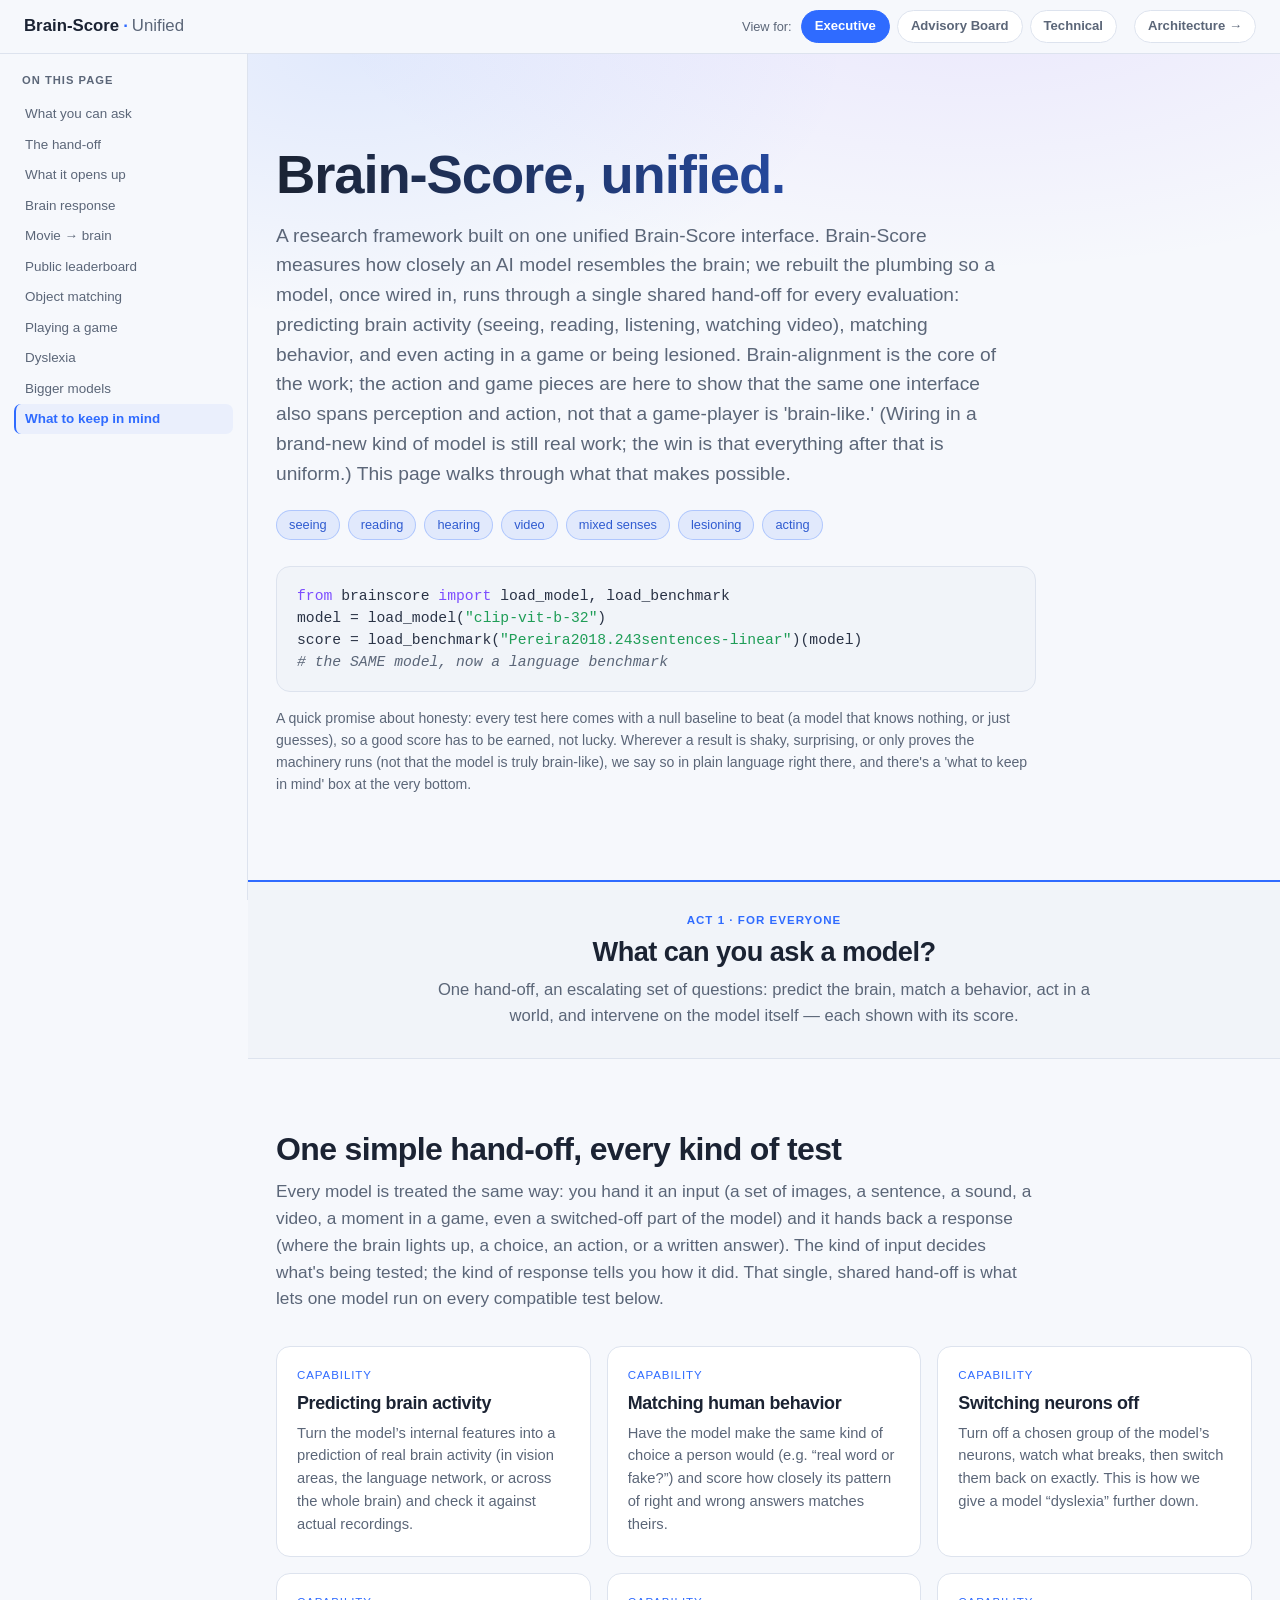
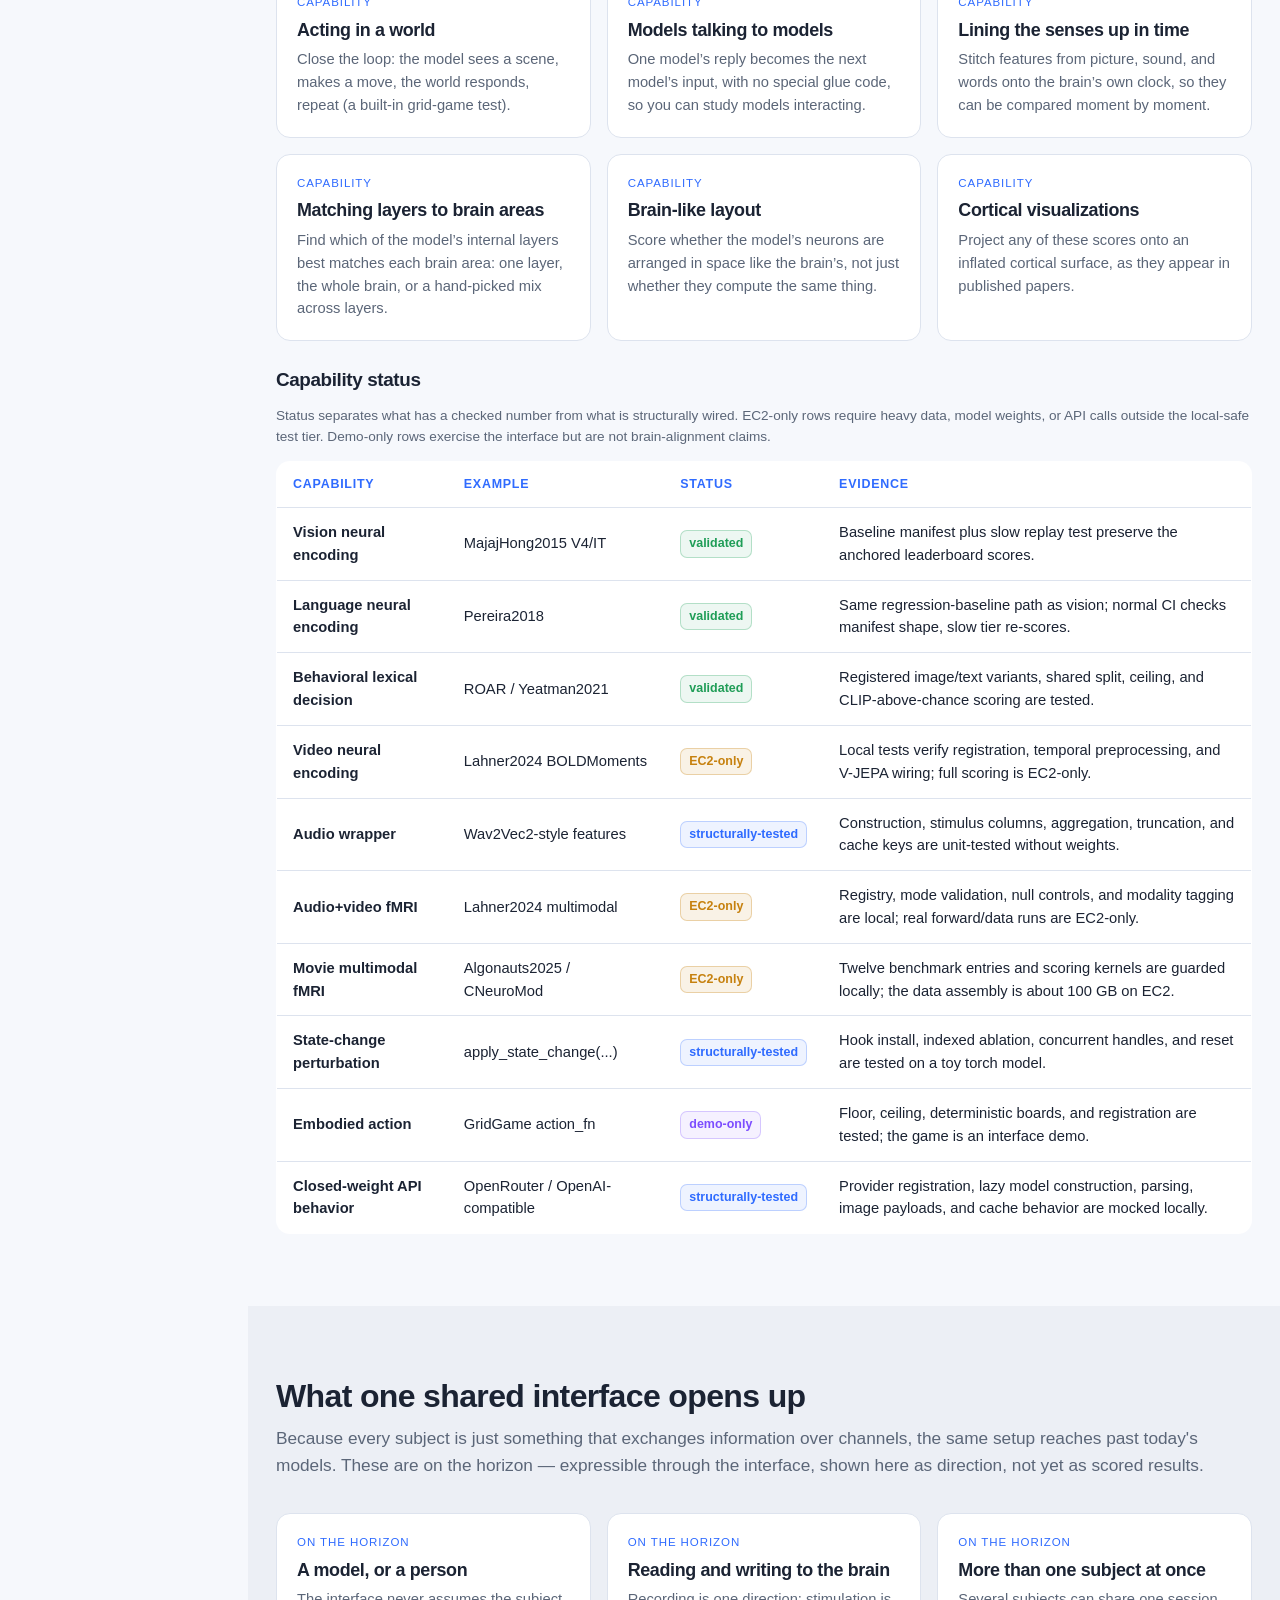
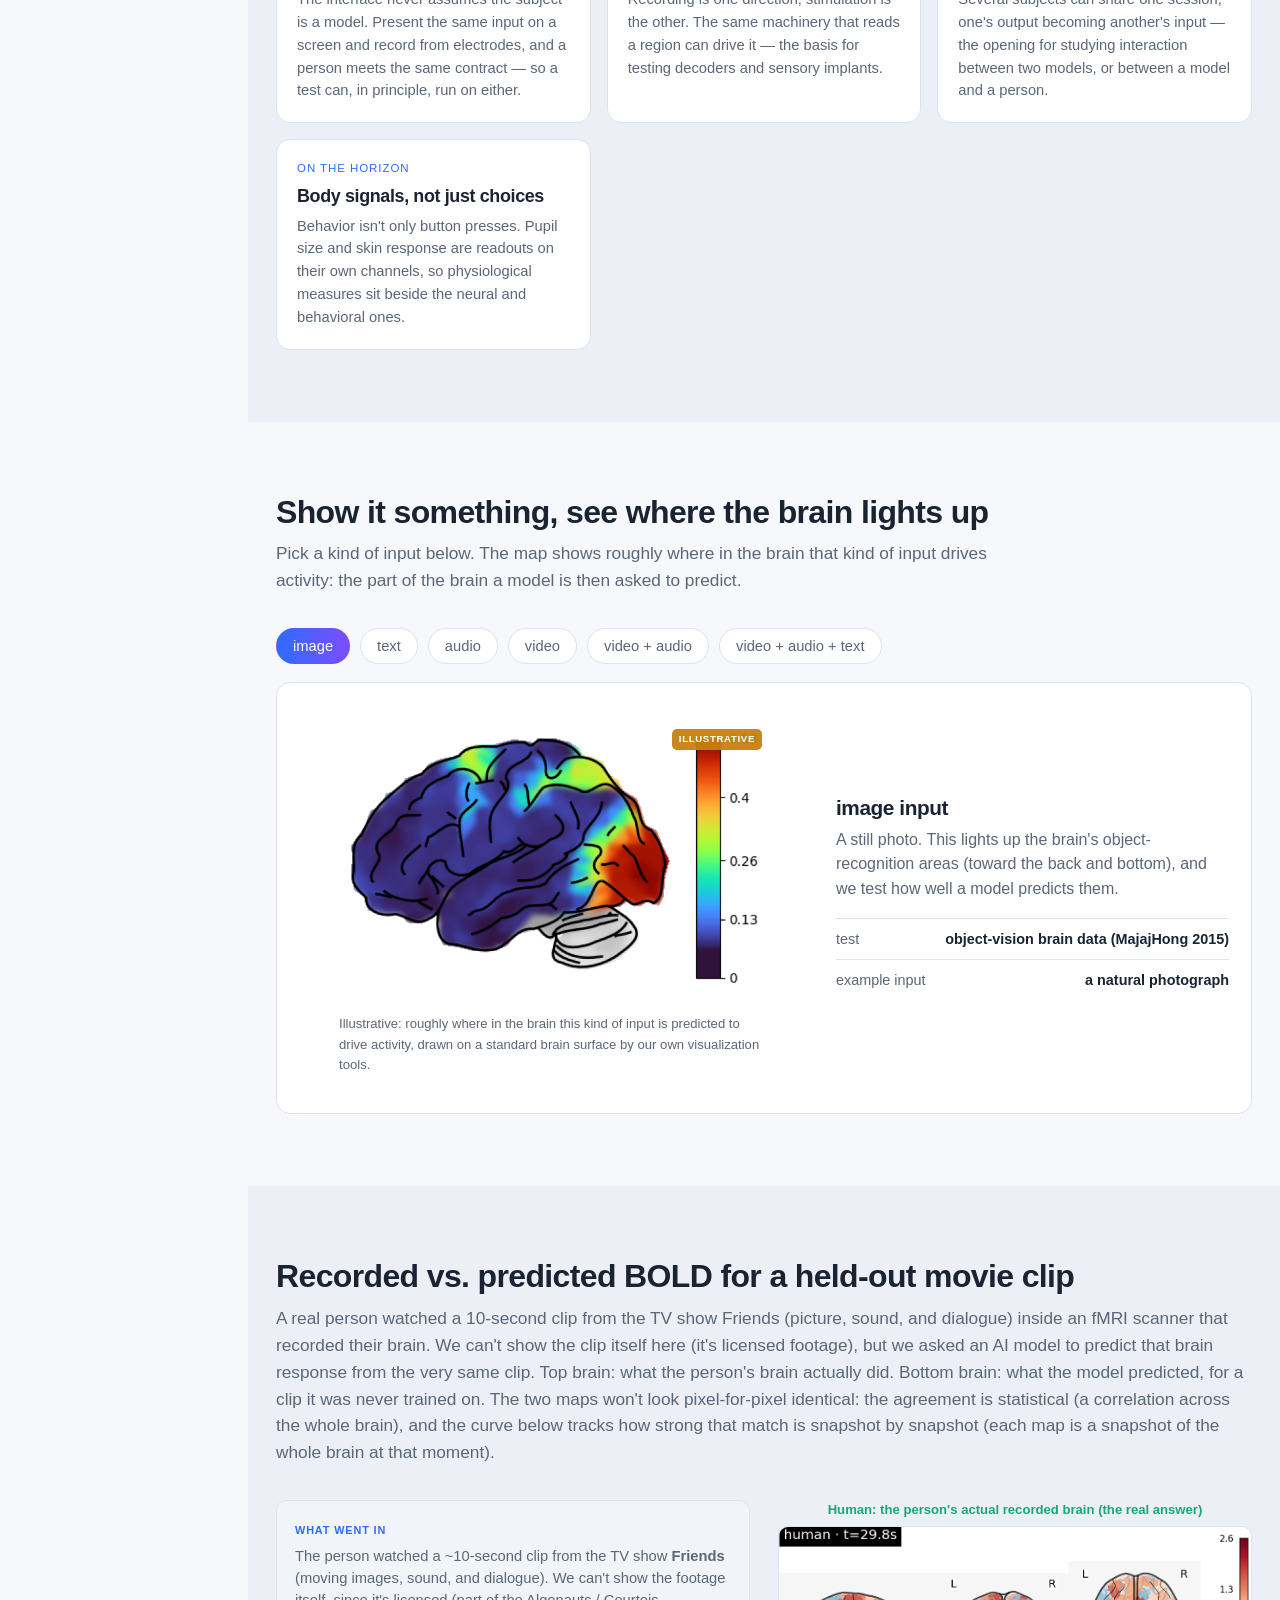
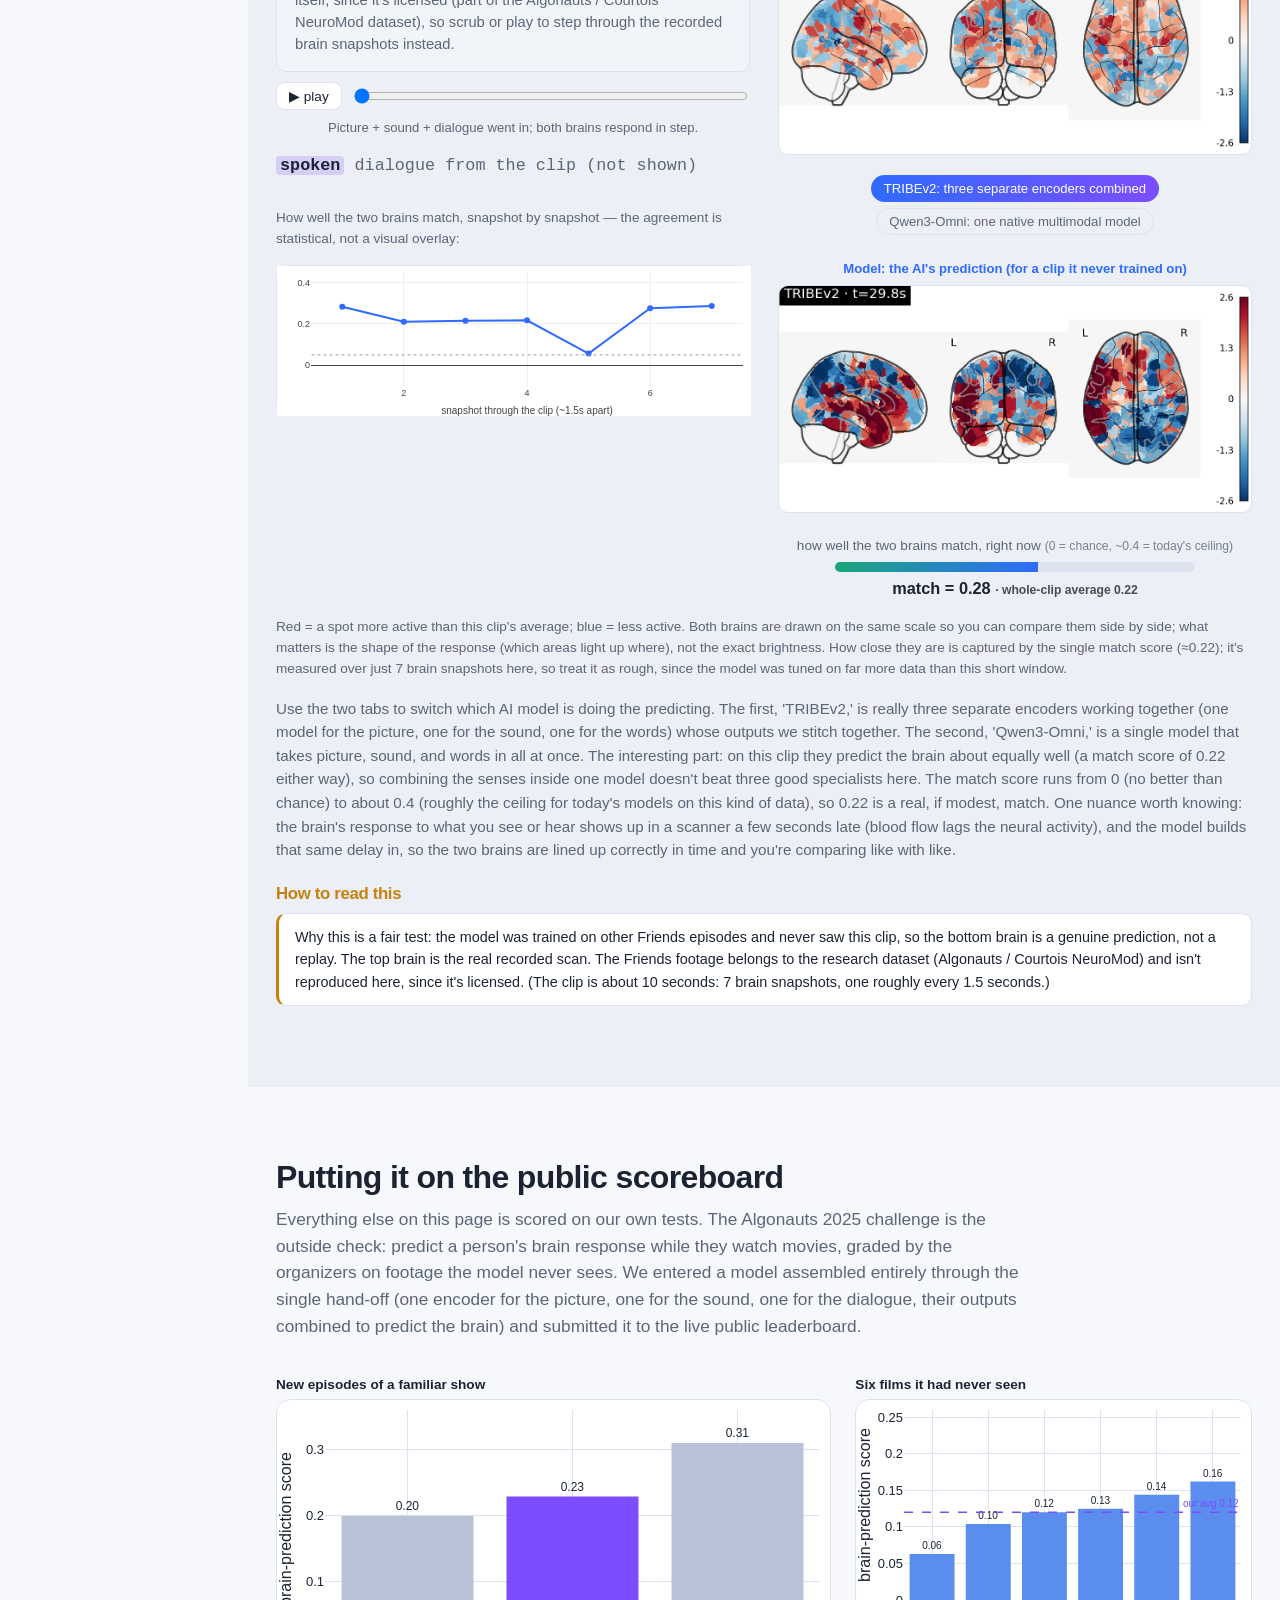
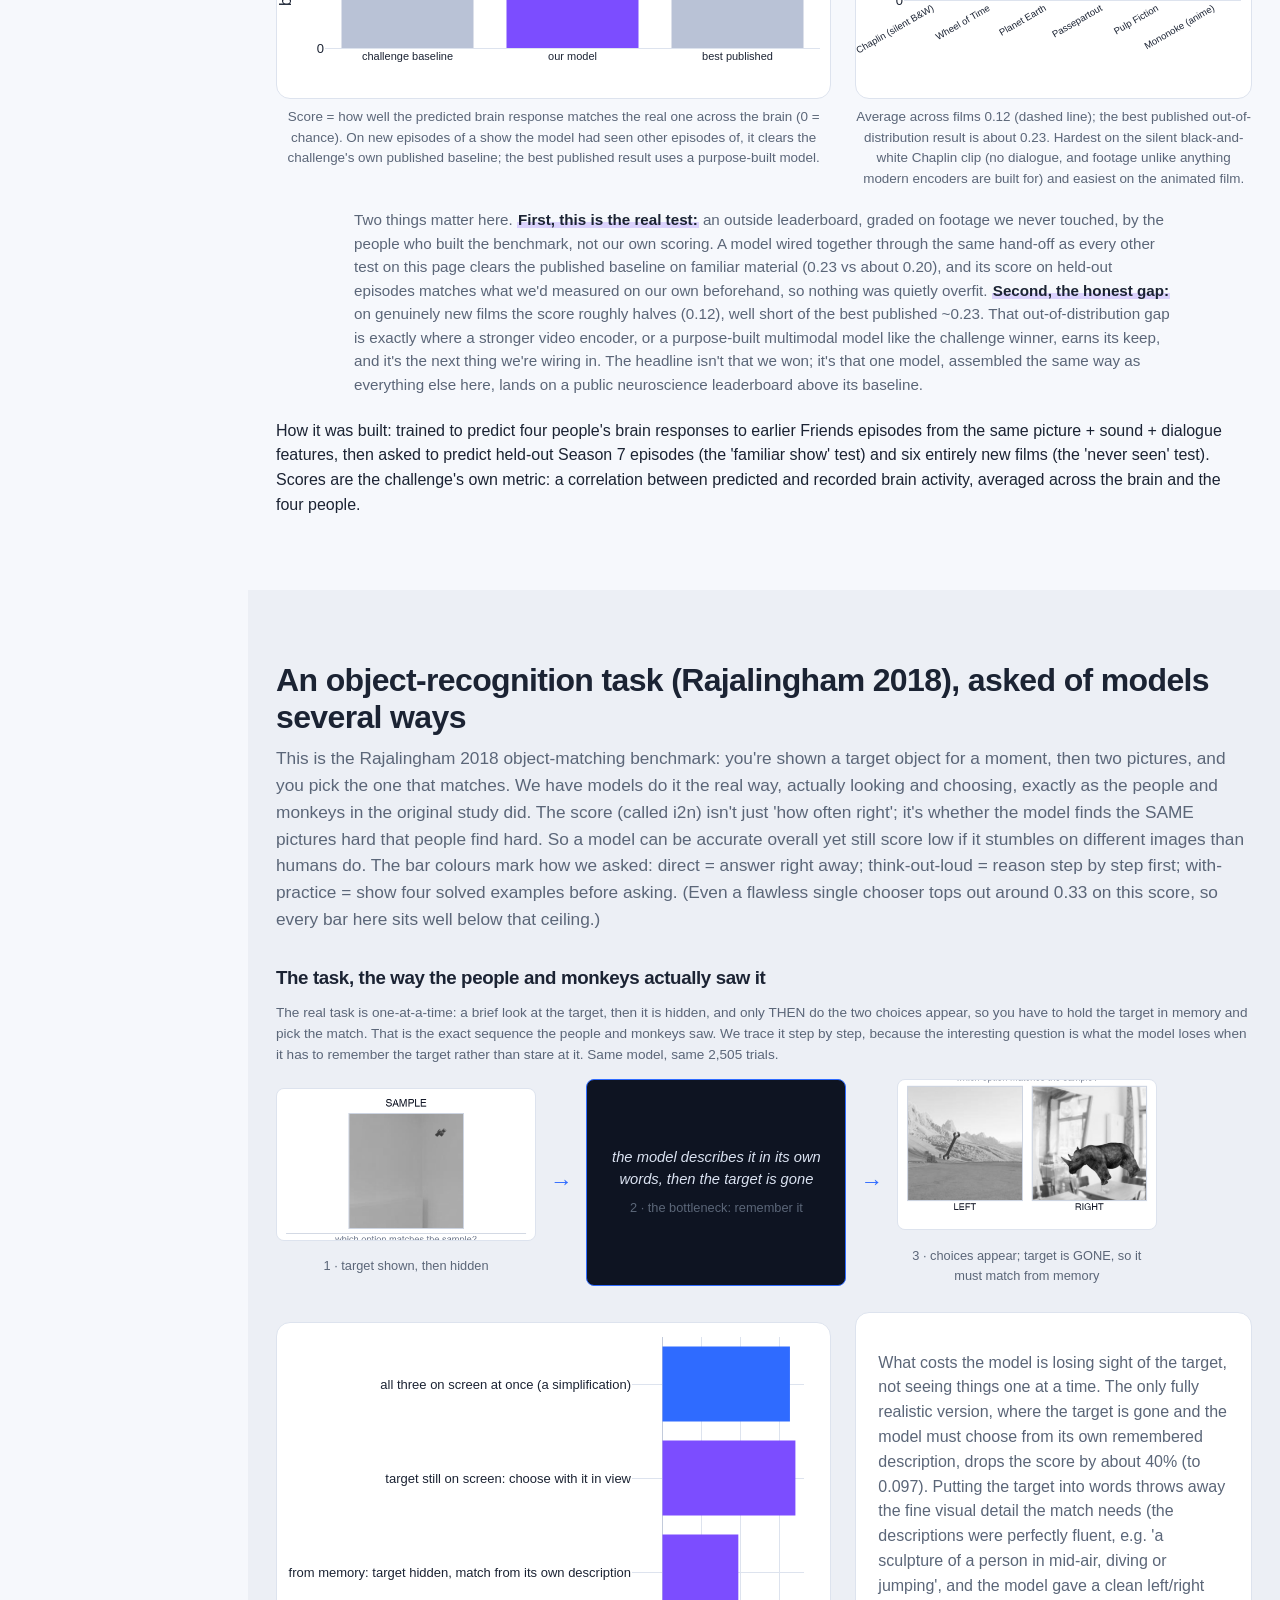
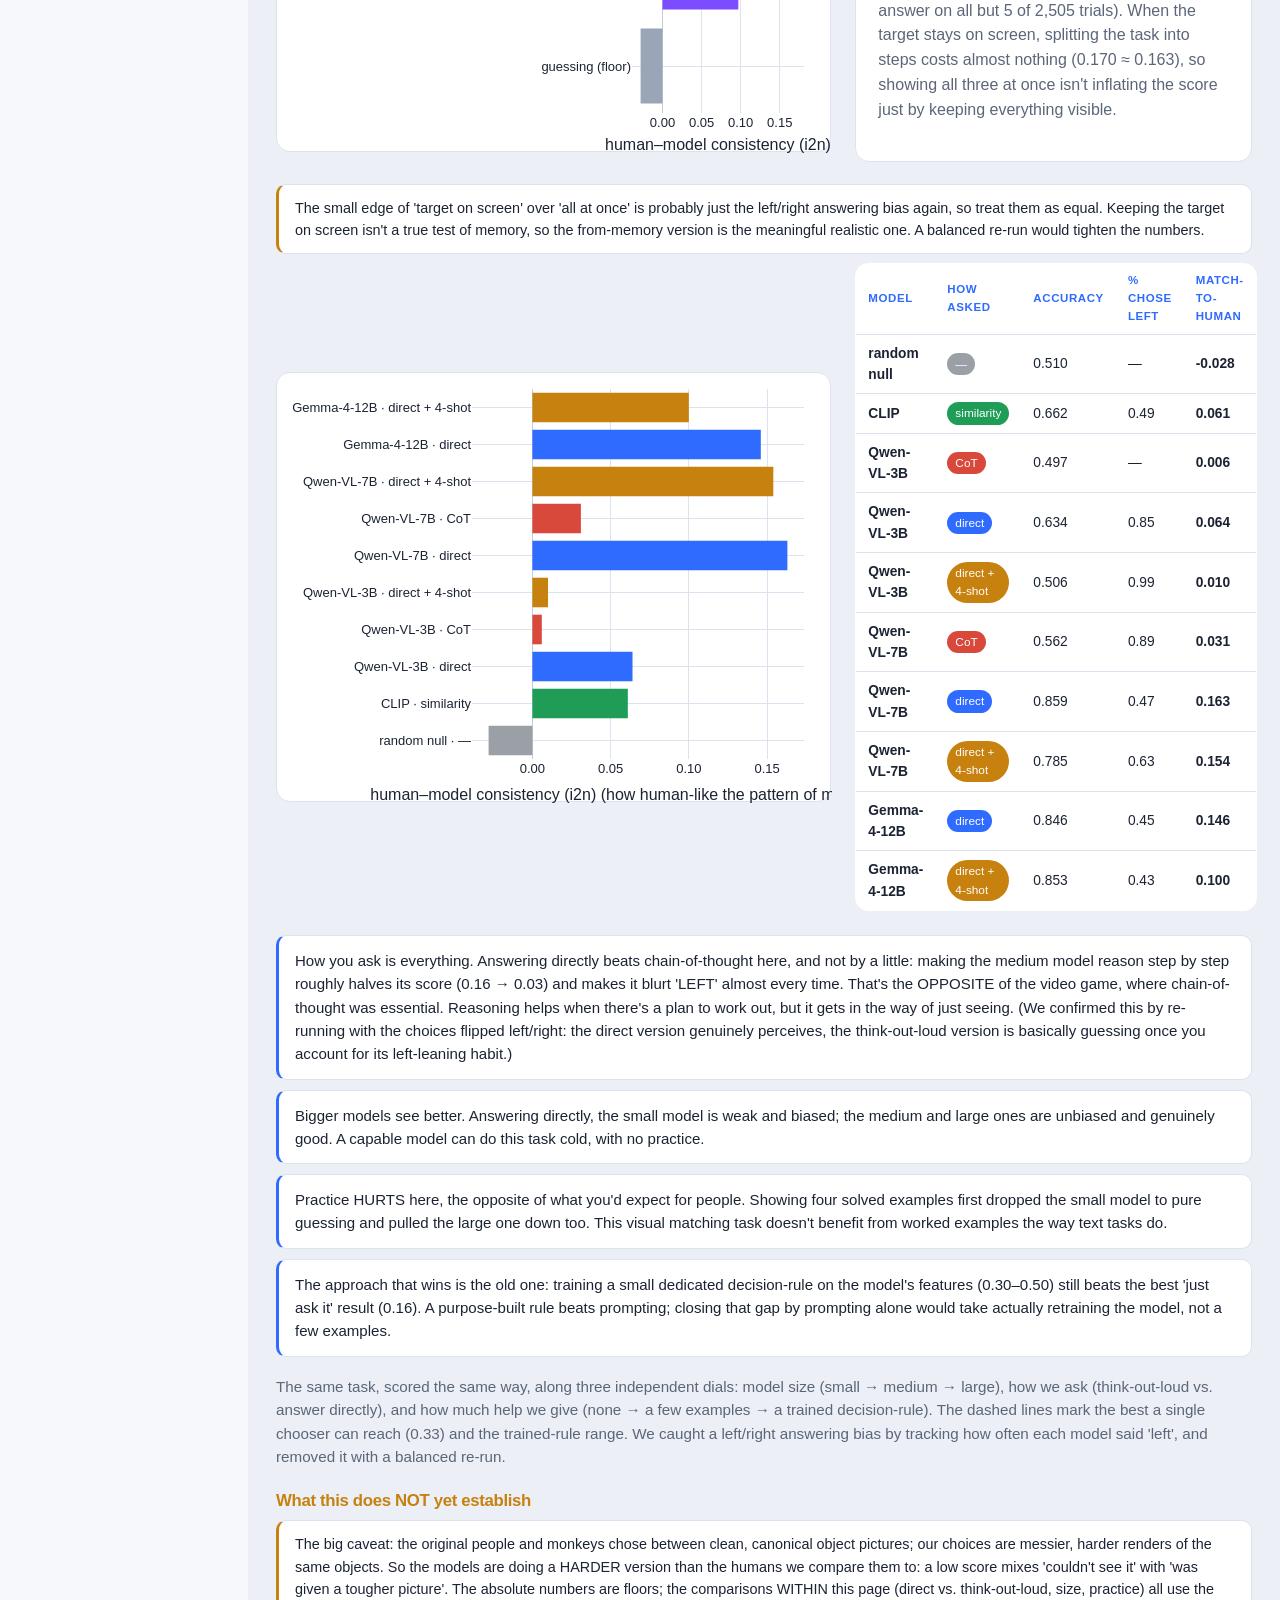
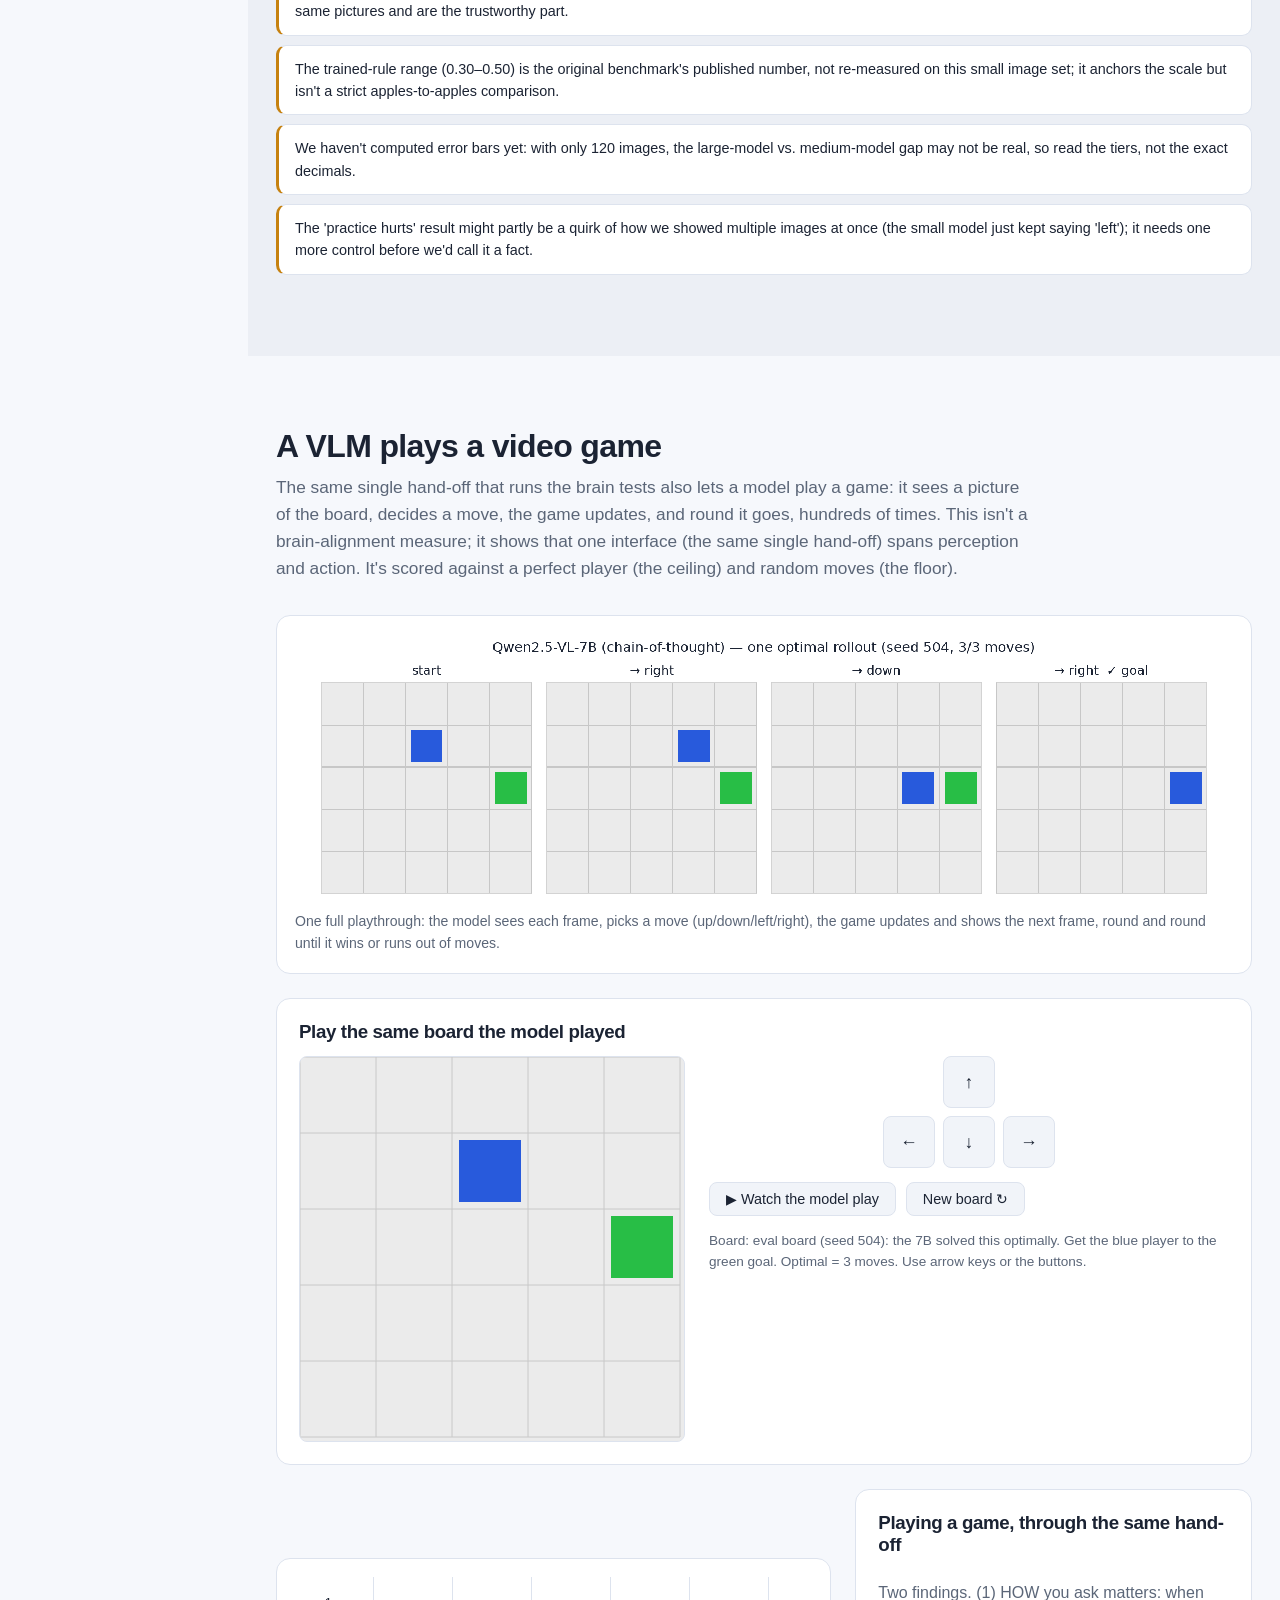
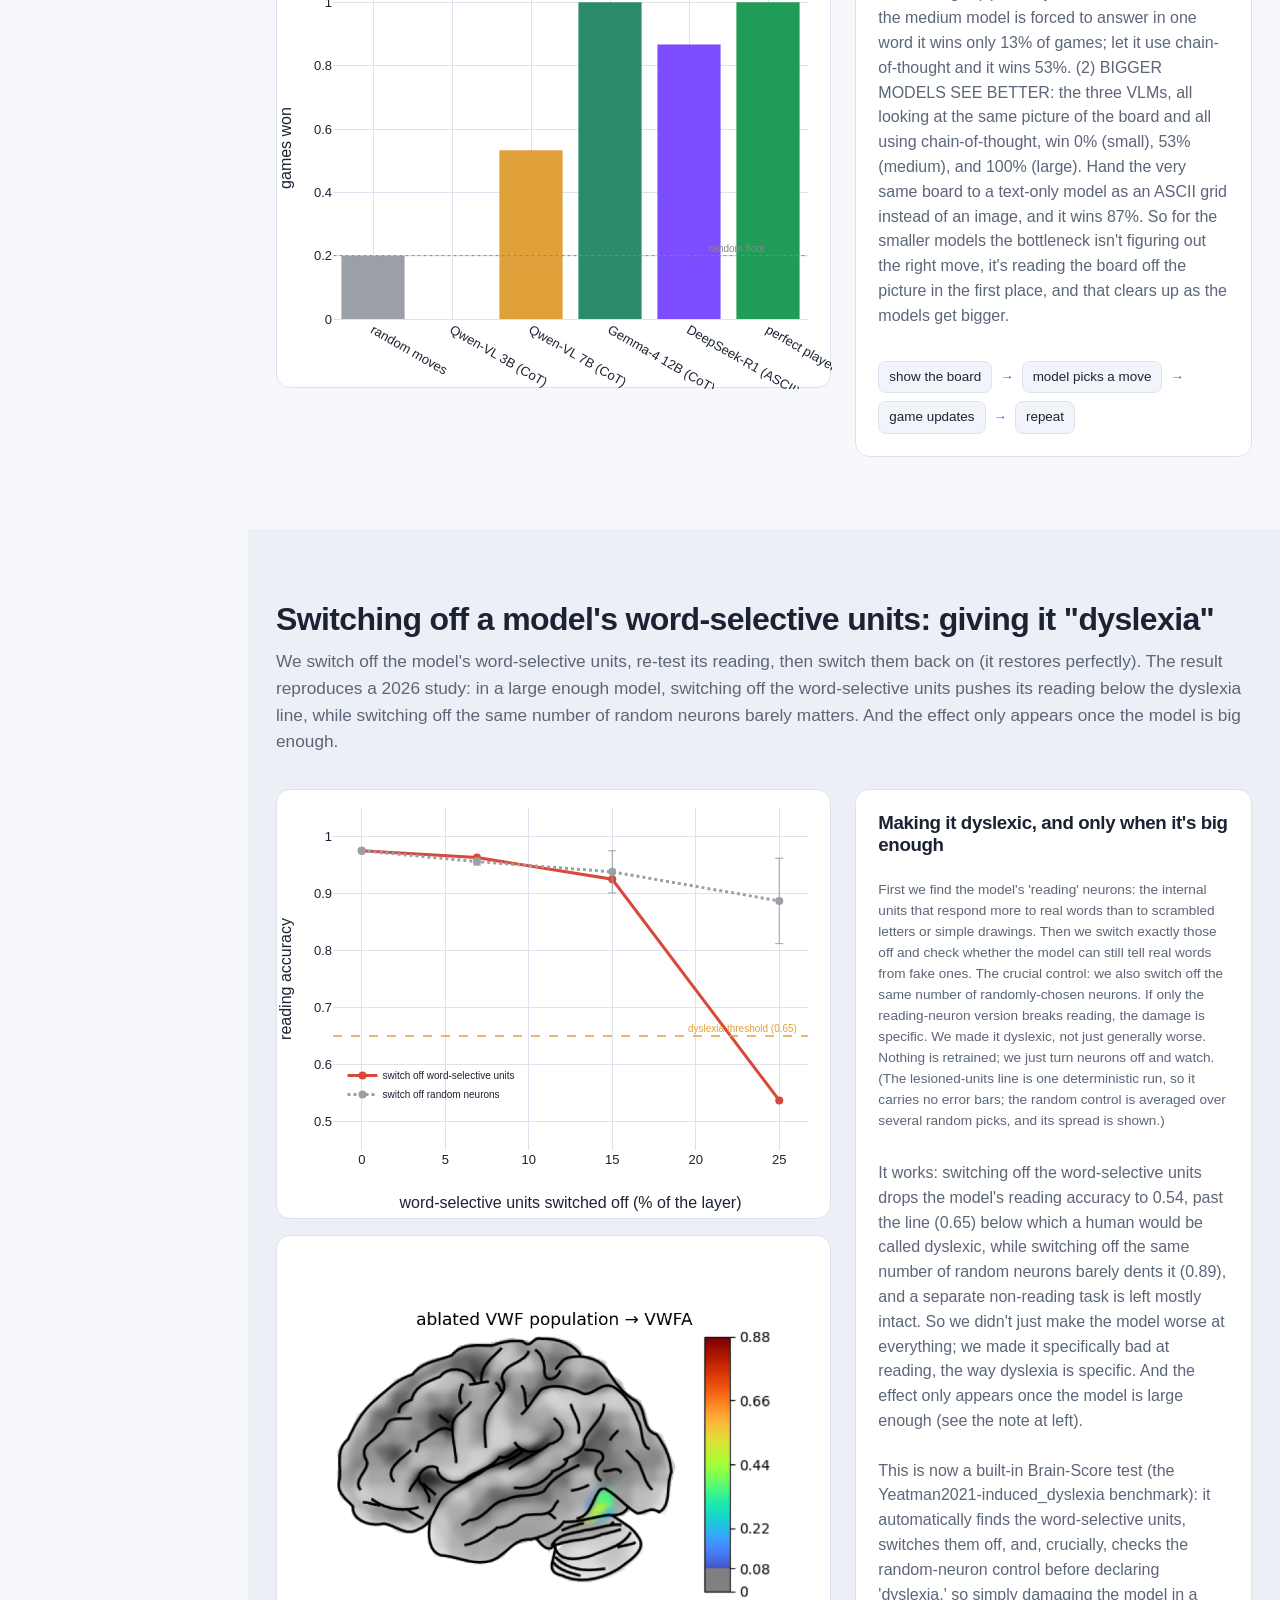
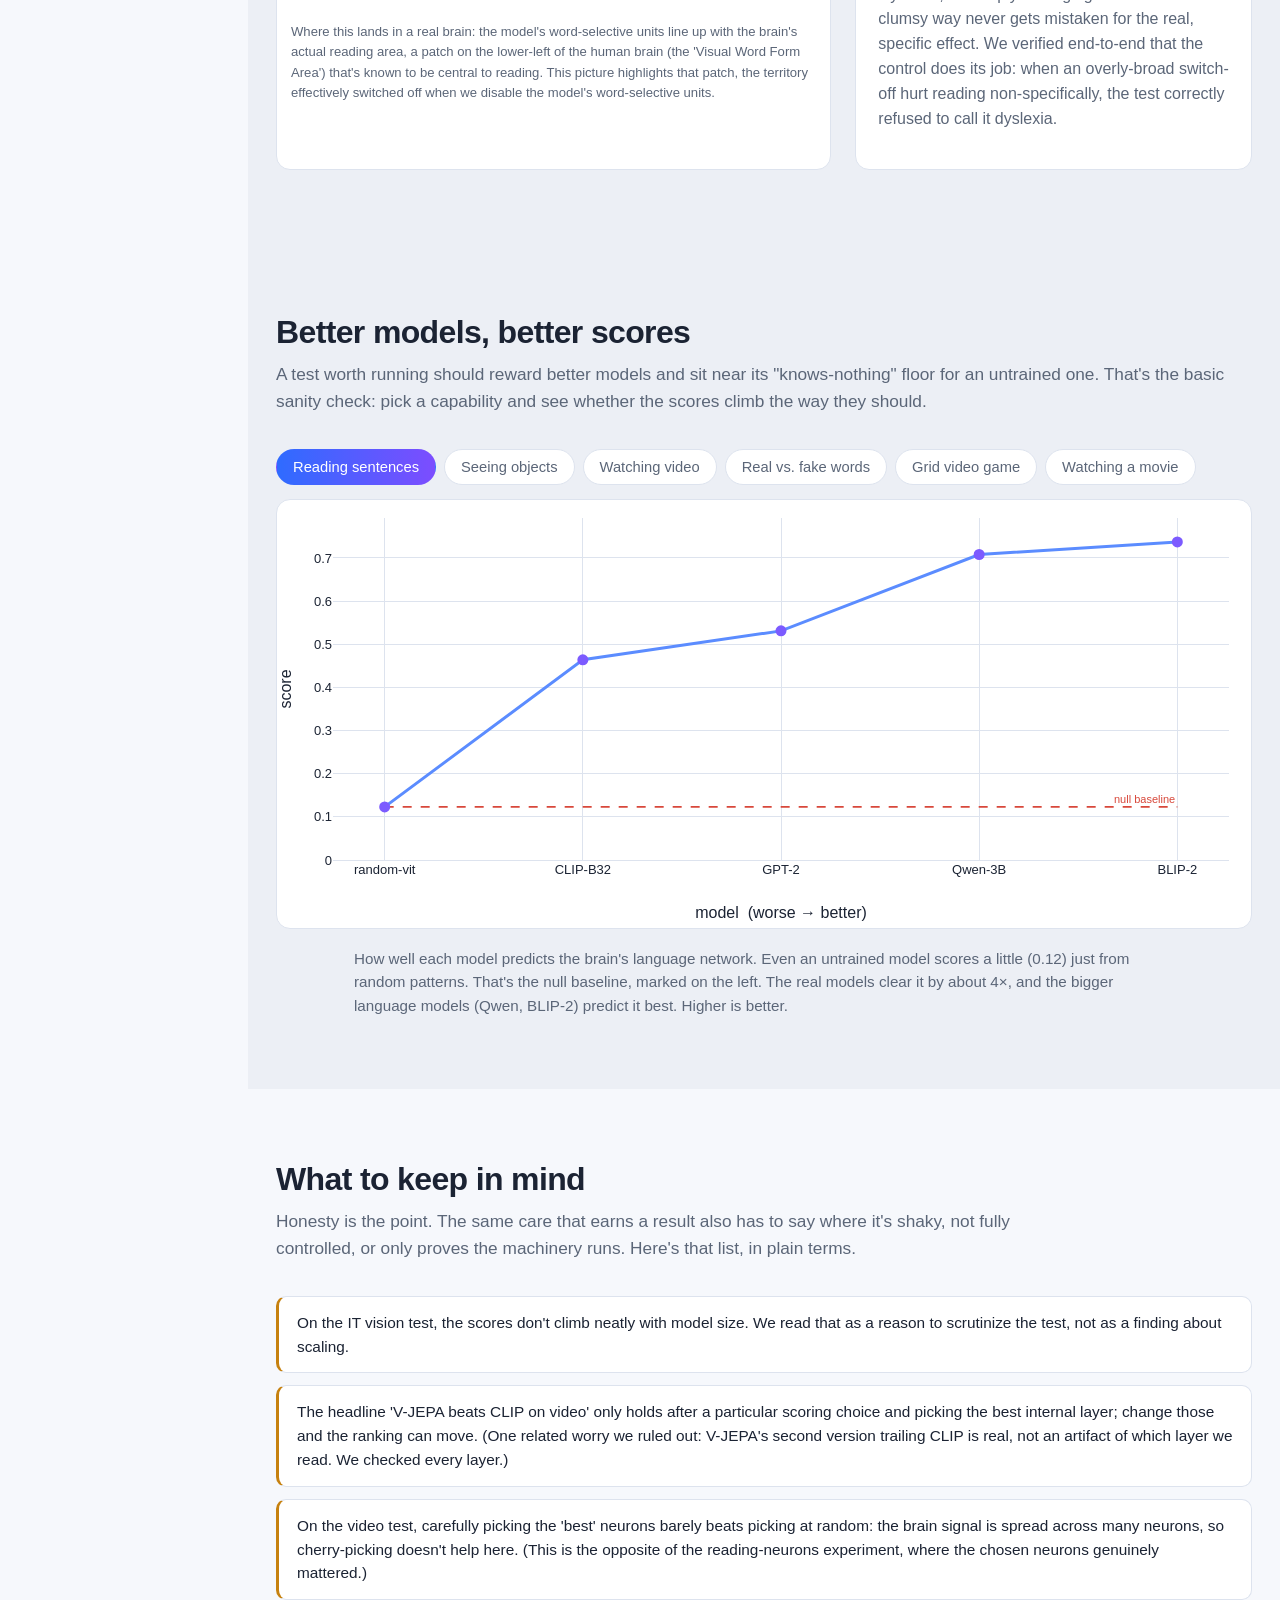
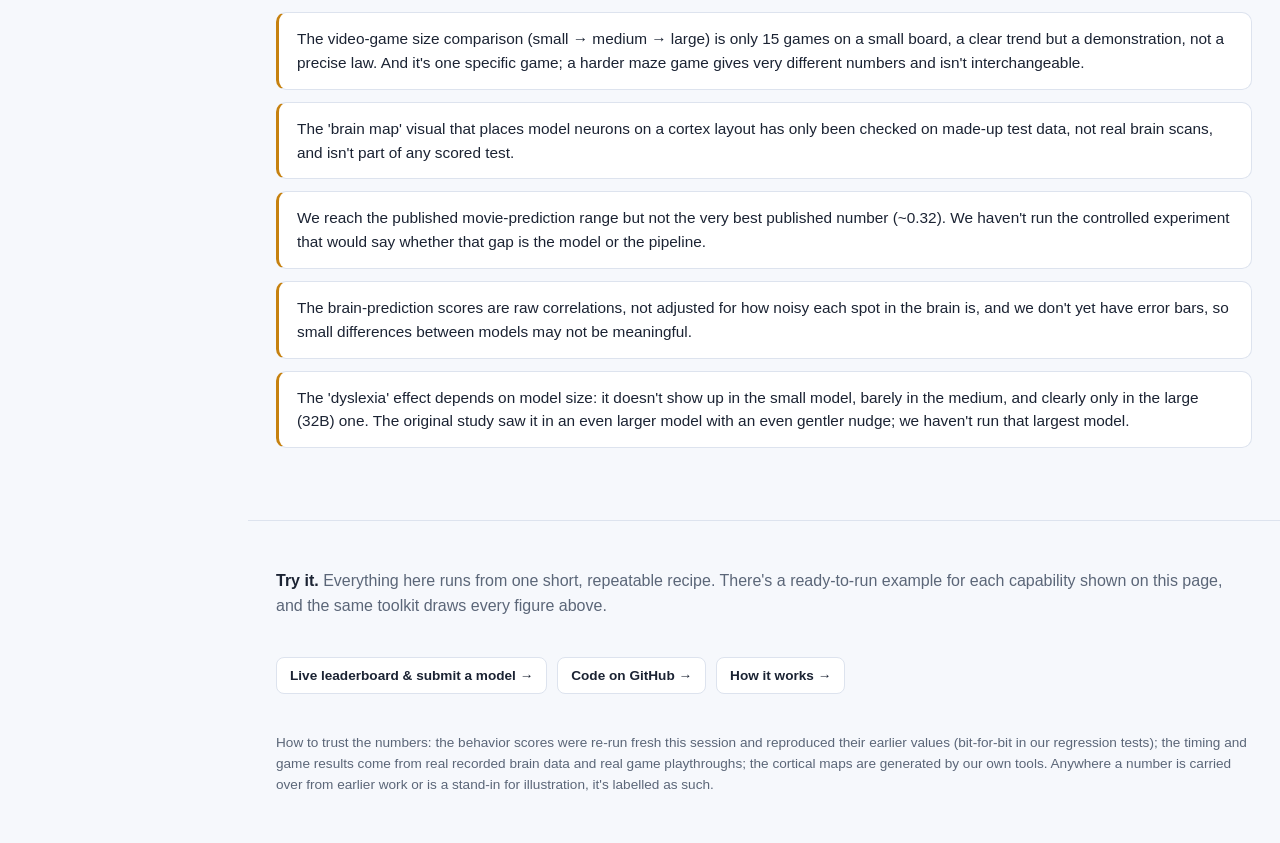
==== commit 401d42e8: "Reframe the UMI site to the interact/channels interface" ====
--- a/UMI/index.html
+++ b/UMI/index.html
@@ -41,16 +41,17 @@
 
 <section id="api" data-toc="The API" data-order="5" data-tier="api" class="section api-band">
   <p class="act-eyebrow">For builders · the contract</p>
-  <h2>One method, every plugin</h2>
-  <p class="lead">Every model is one registration, evaluated through a single call:
-    <code>process(input) → output</code>. The input you hand it decides the test; the output
-    type follows from it. Five plugin seams (model, benchmark, metric, data, stimulus-set) plus
-    one new capability seam are all you ever extend.</p>
+  <h2>One method, every kind of test</h2>
+  <p class="lead">Every subject — a model, or in principle a human — is evaluated through a single
+    method: <code>interact(session)</code>. It exchanges information over named <b>channels</b>; the
+    channels you send in decide the test, and the channels it sends back are the result. A registry
+    documents every allowable input and output, so a new sense, readout, or device is a new channel,
+    never a new method.</p>
   <div class="api-cols">
-    <div><b>Inputs</b><br>image · text · audio · video · mixed senses · a step in a game · a lesion</div>
-    <div><b>Outputs</b><br>a brain response · a behavioral choice · an action · a generated answer</div>
-  </div>
-  <p class="muted small">Full routing, the input/output unions, the wrappers, and the file
+    <div><b>Input channels</b><br>vision · text · audio · video · a step in a world · a lesion or stimulation</div>
+    <div><b>Output channels</b><br>a brain response · a behavioral choice · an action · pupil / skin response</div>
+  </div>
+  <p class="muted small">The full contract, the channels, the wrappers, and the file
     layout: <a href="architecture.html">the Architecture page →</a></p>
 </section>
 
@@ -81,6 +82,32 @@
     <h3>Capability status</h3>
     <p class="muted small" id="capability-status-note"></p>
     <table class="nulls-table status-table" id="capability-status-table"></table>
+  </div>
+</section>
+
+<section id="frontier" data-toc="What it opens up" data-order="15" data-tier="act1" class="section alt">
+  <h2>What one shared interface opens up</h2>
+  <p class="lead">Because every subject is just something that exchanges information over channels,
+    the same setup reaches past today's models. These are on the horizon — expressible through the
+    interface, shown here as direction, not yet as scored results.</p>
+  <div class="cap-grid">
+    <div class="cap-card"><div class="tag">on the horizon</div>
+      <h3>A model, or a person</h3>
+      <p>The interface never assumes the subject is a model. Present the same input on a screen and
+        record from electrodes, and a person meets the same contract — so a test can, in principle,
+        run on either.</p></div>
+    <div class="cap-card"><div class="tag">on the horizon</div>
+      <h3>Reading and writing to the brain</h3>
+      <p>Recording is one direction; stimulation is the other. The same machinery that reads a region
+        can drive it — the basis for testing decoders and sensory implants.</p></div>
+    <div class="cap-card"><div class="tag">on the horizon</div>
+      <h3>More than one subject at once</h3>
+      <p>Several subjects can share one session, one's output becoming another's input — the opening
+        for studying interaction between two models, or between a model and a person.</p></div>
+    <div class="cap-card"><div class="tag">on the horizon</div>
+      <h3>Body signals, not just choices</h3>
+      <p>Behavior isn't only button presses. Pupil size and skin response are readouts on their own
+        channels, so physiological measures sit beside the neural and behavioral ones.</p></div>
   </div>
 </section>
 
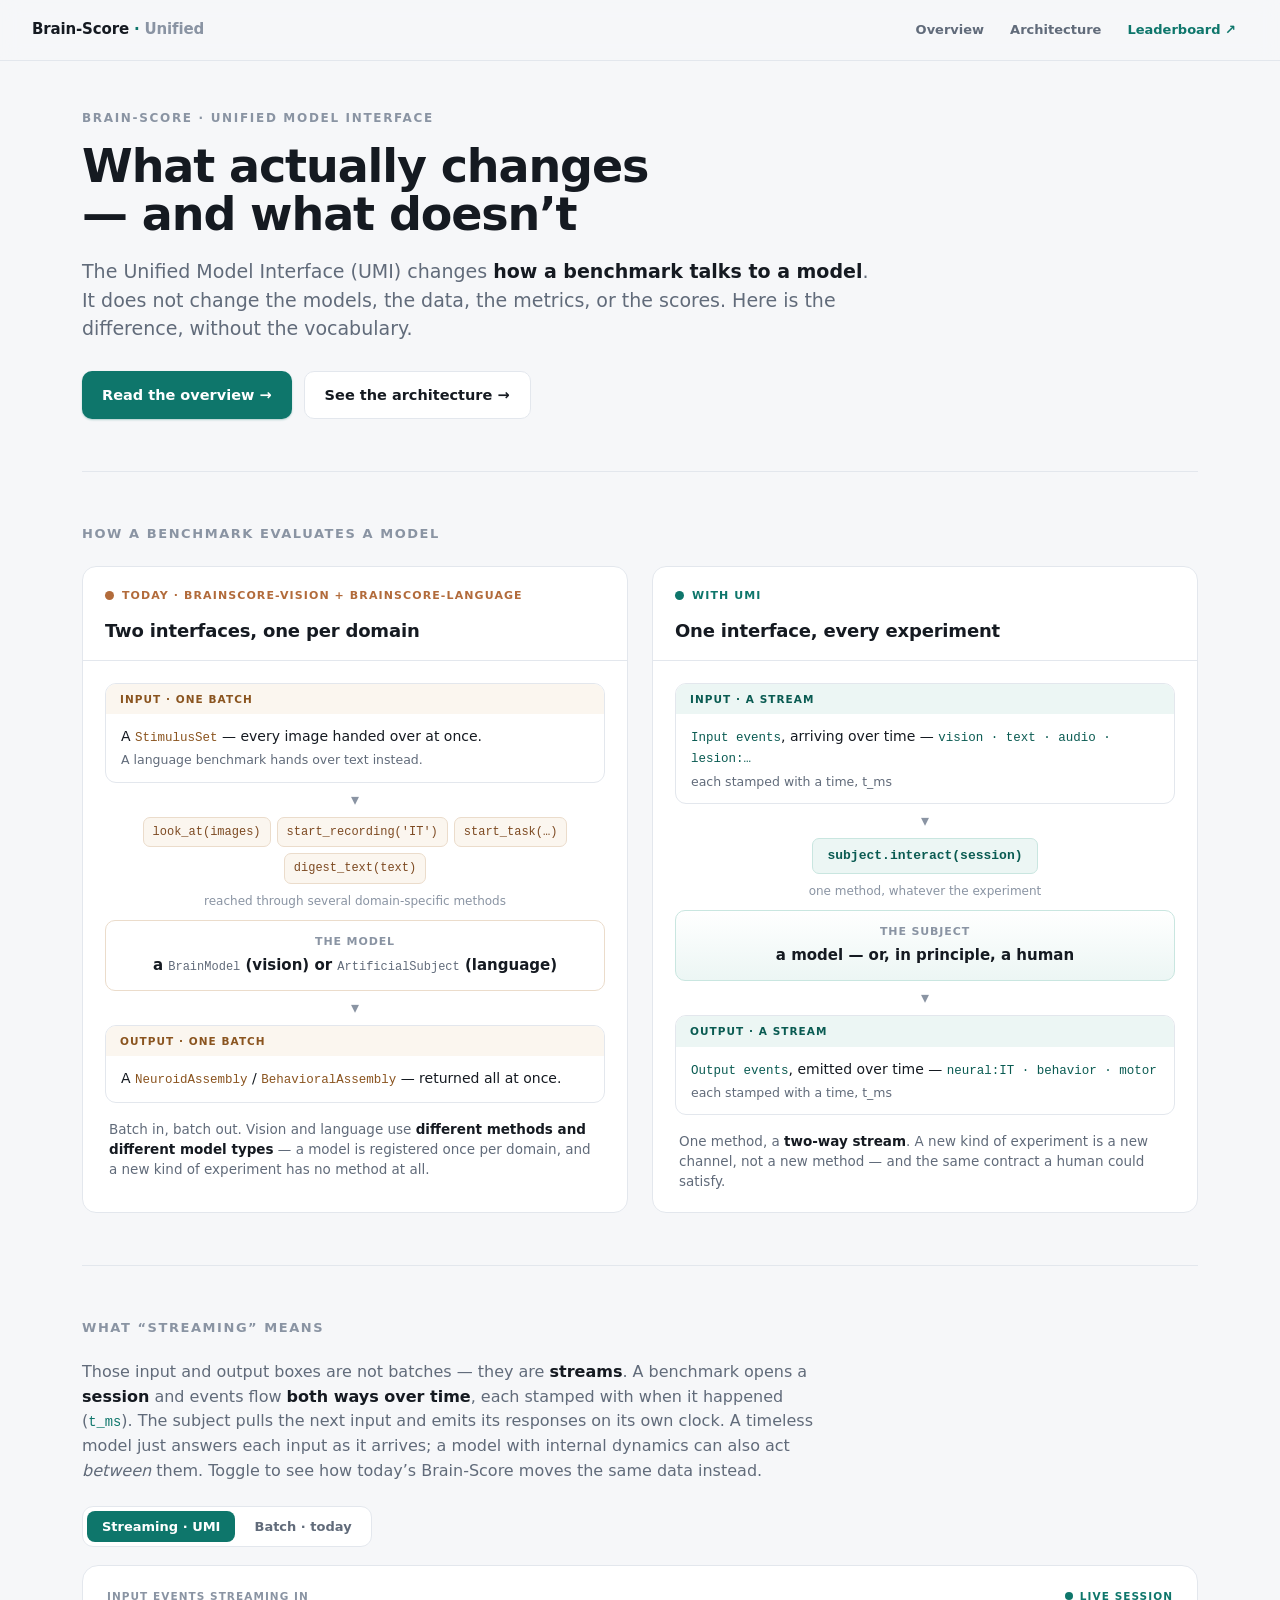
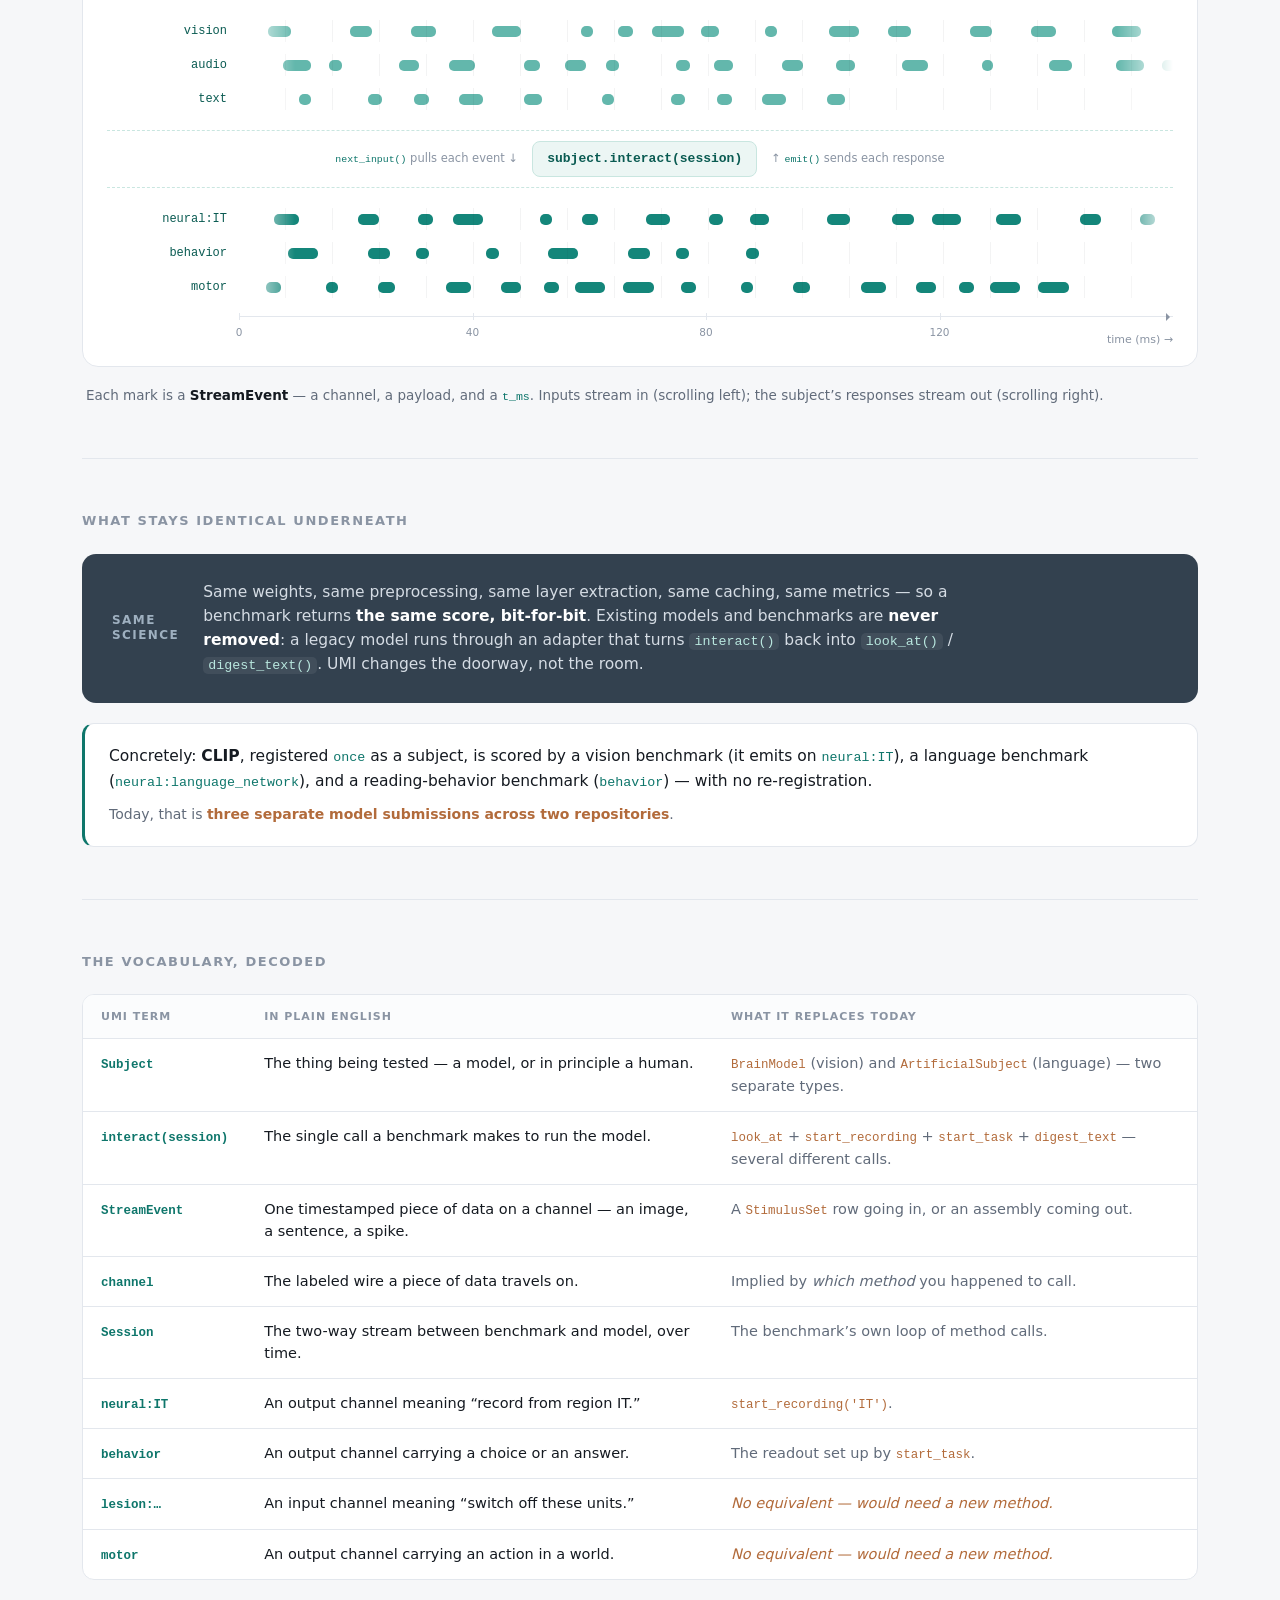
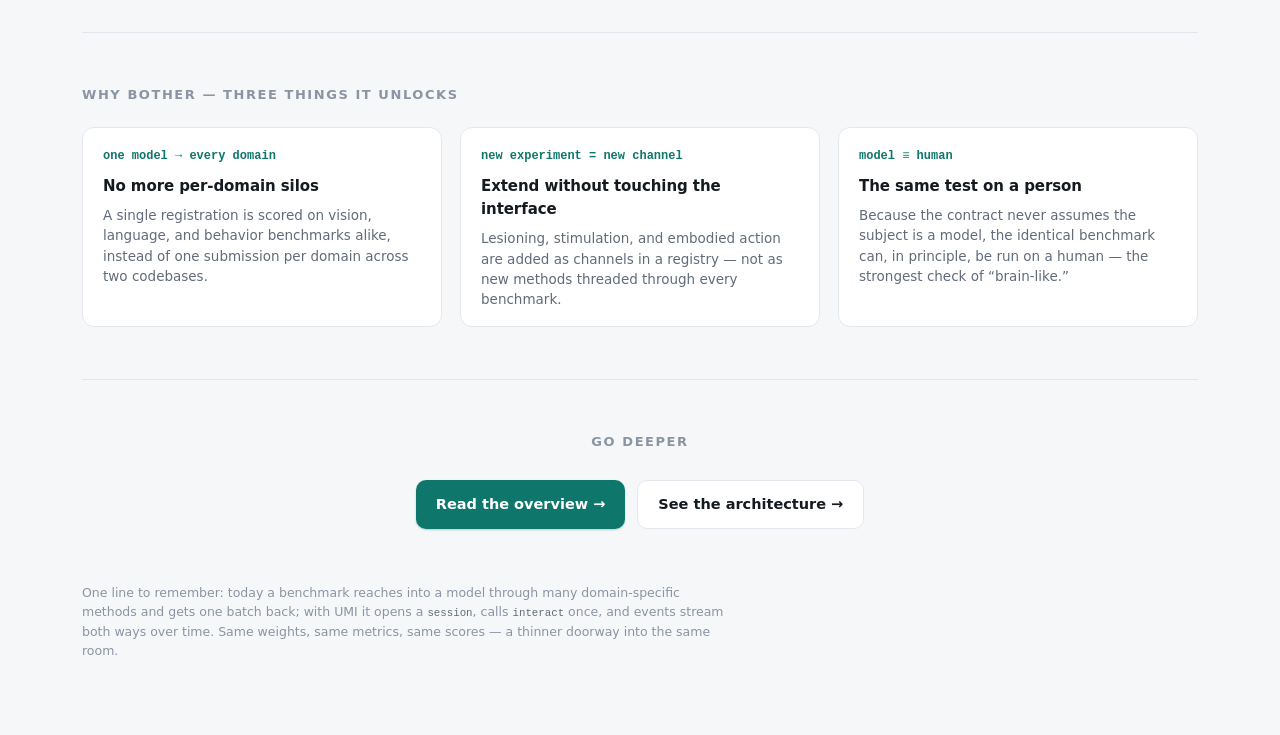
==== commit cd573e45: "Make the streaming schematic the UMI homepage, move the prior overview to overview.html, and add a s" ====
--- a/UMI/index.html
+++ b/UMI/index.html
@@ -3,591 +3,564 @@
 <head>
 <meta charset="utf-8" />
 <meta name="viewport" content="width=device-width, initial-scale=1" />
-<title>Brain-Score · Unified Model Interface</title>
-<script src="https://cdn.plot.ly/plotly-2.35.2.min.js" charset="utf-8"></script>
-<link rel="stylesheet" href="style.css?v=22" />
+<title>Brain-Score &middot; Unified Model Interface</title>
+<style>
+  :root{
+    --ground:#F6F7F9; --panel:#FFFFFF; --ink:#151A21; --muted:#616B7A; --faint:#8A94A3;
+    --line:#E3E7ED;
+    --legacy:#B26B3B; --legacy-tint:#FBF6EF; --legacy-line:#EBDCCB;
+    --umi:#0E766B; --umi-tint:#ECF6F4; --umi-line:#C9E6E0;
+    --slate:#33414F;
+    --sans:system-ui,-apple-system,"Segoe UI",Roboto,Helvetica,Arial,sans-serif;
+    --mono:ui-monospace,"SF Mono",SFMono-Regular,Menlo,Consolas,"Cascadia Code",monospace;
+  }
+  *{box-sizing:border-box}
+  body{margin:0;background:var(--ground);color:var(--ink);font-family:var(--sans);
+    font-size:16px;line-height:1.55;-webkit-font-smoothing:antialiased;}
+  code,.mono{font-family:var(--mono);font-size:.86em;}
+
+  /* ---- site nav ---- */
+  .site-nav{position:sticky;top:0;z-index:20;display:flex;justify-content:space-between;align-items:center;
+    gap:16px;padding:13px 32px;background:rgba(246,247,249,.82);
+    -webkit-backdrop-filter:saturate(1.4) blur(10px);backdrop-filter:saturate(1.4) blur(10px);
+    border-bottom:1px solid var(--line);}
+  .site-brand{font-size:15px;font-weight:750;letter-spacing:-.01em;color:var(--ink);text-decoration:none;}
+  .site-brand .d{color:var(--umi);margin:0 5px;} .site-brand .m{color:var(--faint);font-weight:600;}
+  .site-links{display:flex;align-items:center;gap:2px;flex-wrap:wrap;}
+  .site-links a{font-size:13px;font-weight:600;color:var(--muted);text-decoration:none;padding:7px 12px;border-radius:8px;}
+  .site-links a:hover{color:var(--ink);background:rgba(20,24,33,.05);}
+  .site-links a.ext{color:var(--umi);}
+  .site-links a:focus-visible,.site-brand:focus-visible{outline:2px solid var(--ink);outline-offset:2px;}
+
+  .wrap{max-width:1180px;margin:0 auto;padding:48px 32px 84px;}
+
+  .eyebrow{font-size:12px;letter-spacing:.14em;text-transform:uppercase;color:var(--faint);
+    font-weight:600;margin:0 0 14px;}
+  h1{font-size:clamp(30px,4.6vw,46px);line-height:1.06;letter-spacing:-.024em;font-weight:750;
+    margin:0 0 18px;text-wrap:balance;max-width:24ch;}
+  .lede{font-size:clamp(16px,1.8vw,19px);color:var(--muted);max-width:66ch;margin:0;line-height:1.5;}
+  .lede strong{color:var(--ink);font-weight:600;}
+
+  .cta-row{display:flex;flex-wrap:wrap;gap:12px;margin-top:28px;}
+  .btn{font-size:14.5px;font-weight:600;text-decoration:none;padding:12px 20px;border-radius:10px;
+    display:inline-flex;align-items:center;gap:7px;transition:transform .12s ease,box-shadow .12s ease,border-color .12s ease;}
+  .btn-primary{background:var(--umi);color:#fff;box-shadow:0 1px 2px rgba(14,118,107,.3);}
+  .btn-primary:hover{transform:translateY(-1px);box-shadow:0 7px 20px rgba(14,118,107,.24);}
+  .btn-ghost{background:#fff;color:var(--ink);border:1px solid var(--line);}
+  .btn-ghost:hover{border-color:var(--umi-line);color:var(--umi);transform:translateY(-1px);}
+  .btn:focus-visible{outline:2px solid var(--ink);outline-offset:2px;}
+
+  .rule{height:1px;background:var(--line);border:0;margin:52px 0;}
+  h2{font-size:13px;letter-spacing:.12em;text-transform:uppercase;color:var(--faint);
+    font-weight:650;margin:0 0 22px;}
+
+  /* ---- the two panels ---- */
+  .panes{display:grid;grid-template-columns:1fr 1fr;gap:24px;align-items:stretch;}
+  .pane{background:var(--panel);border:1px solid var(--line);border-radius:14px;overflow:hidden;
+    display:flex;flex-direction:column;}
+  .pane-head{padding:16px 22px 15px;border-bottom:1px solid var(--line);}
+  .pane-tag{font-size:11px;letter-spacing:.1em;text-transform:uppercase;font-weight:700;
+    display:inline-flex;align-items:center;gap:8px;}
+  .dot{width:9px;height:9px;border-radius:50%;display:inline-block;}
+  .pane--legacy .dot{background:var(--legacy);} .pane--umi .dot{background:var(--umi);}
+  .pane--legacy .pane-tag{color:var(--legacy);} .pane--umi .pane-tag{color:var(--umi);}
+  .pane-title{font-size:18px;font-weight:680;letter-spacing:-.01em;margin:9px 0 0;}
+  .pane-body{padding:22px 22px 20px;flex:1;display:flex;flex-direction:column;gap:9px;}
+
+  .io-box{border:1px solid var(--line);border-radius:11px;overflow:hidden;}
+  .io-head{font-size:10.5px;letter-spacing:.1em;text-transform:uppercase;font-weight:750;padding:7px 14px;}
+  .io-content{padding:12px 15px;font-size:14px;color:var(--ink);line-height:1.45;}
+  .io-content .sub{color:var(--muted);font-size:12.5px;display:block;margin-top:4px;}
+  .io-content .chan{font-family:var(--mono);font-size:12.5px;}
+  .pane--legacy .io-head{background:var(--legacy-tint);color:#8a541f;}
+  .pane--legacy .io-content .chan{color:#8a541f;}
+  .pane--umi .io-head{background:var(--umi-tint);color:#0a5b52;}
+  .pane--umi .io-content .chan{color:#0a5b52;}
+
+  .chev{align-self:center;color:var(--faint);font-size:16px;line-height:1;}
+  .calls{display:flex;flex-wrap:wrap;gap:6px;justify-content:center;}
+  .chip{font-family:var(--mono);font-size:12px;padding:5px 9px;border-radius:7px;
+    border:1px solid var(--legacy-line);background:var(--legacy-tint);color:#7d4a22;white-space:nowrap;}
+  .pane--umi .chip{border-color:var(--umi-line);background:var(--umi-tint);color:#0a5b52;}
+  .chip--solo{font-size:13px;padding:7px 14px;font-weight:600;}
+  .mid-note{text-align:center;font-size:12px;color:var(--faint);margin:-1px 0 1px;}
+
+  .node{border:1px solid var(--line);border-radius:10px;padding:12px 14px;background:#fff;text-align:center;}
+  .node .role{font-size:11px;letter-spacing:.08em;text-transform:uppercase;color:var(--faint);
+    font-weight:650;display:block;margin-bottom:3px;}
+  .node .name{font-weight:600;font-size:15px;}
+  .node .name small{font-family:var(--mono);font-weight:500;color:var(--muted);font-size:12px;}
+  .pane--legacy .node{border-color:var(--legacy-line);}
+  .pane--umi .node{border-color:var(--umi-line);background:linear-gradient(0deg,var(--umi-tint),#fff);}
+
+  .pane-note{font-size:13.5px;color:var(--muted);line-height:1.48;margin:8px 4px 0;}
+  .pane-note b{color:var(--ink);font-weight:600;}
+
+  /* ---- streaming visual ---- */
+  .stream-intro{font-size:16px;color:var(--muted);max-width:74ch;margin:0 0 22px;line-height:1.55;}
+  .stream-intro b{color:var(--ink);font-weight:600;}
+  .stream-intro code{color:var(--umi);}
+
+  .modeswitch{display:inline-flex;gap:4px;padding:4px;border:1px solid var(--line);border-radius:11px;
+    background:#fff;margin-bottom:18px;}
+  .modeswitch button{font-family:inherit;font-size:13px;font-weight:600;padding:8px 15px;border:0;
+    border-radius:8px;background:transparent;color:var(--muted);cursor:pointer;transition:background .15s,color .15s;}
+  .modeswitch button:hover{color:var(--ink);}
+  .modeswitch button[data-mode="stream"].active{background:var(--umi);color:#fff;}
+  .modeswitch button[data-mode="batch"].active{background:var(--legacy);color:#fff;}
+  .modeswitch button:focus-visible{outline:2px solid var(--ink);outline-offset:2px;}
+
+  .scope{background:var(--panel);border:1px solid var(--line);border-radius:16px;padding:22px 24px 18px;}
+  .scope-side{font-size:10.5px;letter-spacing:.1em;text-transform:uppercase;font-weight:700;
+    color:var(--faint);margin:0 0 10px;display:flex;justify-content:space-between;align-items:baseline;}
+  .scope-side .live{color:var(--umi);display:inline-flex;align-items:center;gap:7px;}
+  .scope-side .oneshot{color:var(--legacy);}
+  .blip{width:8px;height:8px;border-radius:50%;background:var(--umi);
+    box-shadow:0 0 0 0 rgba(14,118,107,.5);animation:pulse 1.8s ease-out infinite;}
+  @keyframes pulse{0%{box-shadow:0 0 0 0 rgba(14,118,107,.45)}70%{box-shadow:0 0 0 7px rgba(14,118,107,0)}100%{box-shadow:0 0 0 0 rgba(14,118,107,0)}}
+
+  .lane{display:grid;grid-template-columns:120px 1fr;align-items:center;gap:12px;height:34px;}
+  .lane-lab{font-family:var(--mono);font-size:12px;text-align:right;white-space:nowrap;color:#0a5b52;}
+  .track{position:relative;height:22px;overflow:hidden;border-radius:6px;
+    -webkit-mask:linear-gradient(90deg,transparent,#000 6%,#000 94%,transparent);
+            mask:linear-gradient(90deg,transparent,#000 6%,#000 94%,transparent);}
+  .track::before{content:"";position:absolute;inset:0;
+    background:repeating-linear-gradient(90deg,transparent 0 46px,rgba(20,24,33,.05) 46px 47px);}
+  .flow-dots{display:flex;width:max-content;height:100%;align-items:center;
+    animation:drift var(--spd,18s) linear infinite;}
+  .dots{display:flex;align-items:center;}
+  .ev{flex:0 0 auto;height:11px;border-radius:5px;}
+  .lanes.in .ev{background:#63b7ac;} .lanes.out .ev{background:#14867a;}
+  .lanes.out .flow-dots{animation-direction:reverse;}
+  @keyframes drift{from{transform:translateX(0)}to{transform:translateX(-50%)}}
+
+  .batch-bar{position:absolute;inset:0;border-radius:6px;}
+  .lanes.in .batch-bar{background:rgba(99,183,172,.55);}
+  .lanes.out .batch-bar{background:rgba(20,134,122,.5);}
+
+  .spine{display:flex;align-items:center;justify-content:center;gap:14px;
+    margin:14px 0;padding:10px 0;border-top:1px dashed var(--umi-line);border-bottom:1px dashed var(--umi-line);}
+  .spine .pill{font-family:var(--mono);font-size:13px;font-weight:600;color:#0a5b52;
+    background:var(--umi-tint);border:1px solid var(--umi-line);border-radius:8px;padding:7px 14px;white-space:nowrap;}
+  .spine .arm{font-size:11.5px;color:var(--faint);white-space:nowrap;}
+  .spine .arm code{color:var(--umi);}
+  .spine.batch-spine{border-color:var(--legacy-line);}
+  .spine .legacy-pill{color:#7d4a22;background:var(--legacy-tint);border-color:var(--legacy-line);}
+
+  .axis{display:grid;grid-template-columns:120px 1fr;gap:12px;align-items:center;margin-top:12px;}
+  .axis .aline{position:relative;height:1px;background:var(--line);}
+  .axis .aline::after{content:"";position:absolute;right:-1px;top:-3px;border:4px solid transparent;
+    border-left-color:var(--faint);}
+  .axis .atk{position:absolute;top:-3px;width:1px;height:7px;background:var(--line);}
+  .axis .albl{position:absolute;top:8px;font-size:10.5px;color:var(--faint);font-variant-numeric:tabular-nums;
+    transform:translateX(-50%);}
+  .axis .acap{grid-column:2;font-size:11px;color:var(--faint);text-align:right;margin-top:2px;}
+  .axis-batch{display:grid;grid-template-columns:120px 1fr;gap:12px;margin-top:14px;}
+  .axis-batch .noaxis{grid-column:2;font-size:11.5px;color:var(--legacy);text-align:center;
+    letter-spacing:.04em;padding:5px 0;border-top:1px dashed var(--legacy-line);}
+
+  .stream-cap{font-size:13.5px;color:var(--muted);margin:18px 4px 0;}
+  .stream-cap b{color:var(--ink);font-weight:600;}
+  .stream-cap code{color:var(--umi);}
+
+  /* mode visibility (wrapper carries is-stream / is-batch) */
+  .smode.is-stream .only-batch{display:none;}
+  .smode.is-batch .only-stream{display:none;}
+  .smode.is-batch .flow-dots{display:none;}
+  .smode.is-stream .batch-bar{display:none;}
+  .smode.is-batch .track::before{display:none;}
+  .smode.is-batch .track{-webkit-mask:none;mask:none;}
+
+  /* ---- unchanged band ---- */
+  .band{background:var(--slate);color:#EAEEF2;border-radius:14px;padding:26px 30px;
+    display:grid;grid-template-columns:auto 1fr;gap:24px;align-items:center;}
+  .band .k{font-size:12px;letter-spacing:.12em;text-transform:uppercase;font-weight:700;
+    color:#9FB0C0;white-space:nowrap;line-height:1.3;}
+  .band p{margin:0;font-size:15.5px;line-height:1.55;color:#D5DCE4;max-width:78ch;}
+  .band p b{color:#fff;font-weight:650;}
+  .band code{color:#B9E7DF;background:rgba(255,255,255,.07);padding:1px 5px;border-radius:5px;}
+
+  .concrete{background:var(--panel);border:1px solid var(--line);border-left:3px solid var(--umi);
+    border-radius:12px;padding:20px 24px;margin-top:20px;}
+  .concrete p{margin:0;font-size:15.5px;line-height:1.6;color:var(--ink);}
+  .concrete p .m{font-family:var(--mono);font-size:.86em;color:var(--umi);}
+  .concrete .after{color:var(--muted);font-size:14px;margin-top:10px;}
+  .concrete .after b{color:var(--legacy);font-weight:600;}
+
+  .tablewrap{overflow-x:auto;border:1px solid var(--line);border-radius:12px;background:#fff;}
+  table{border-collapse:collapse;width:100%;min-width:680px;font-size:14.5px;}
+  th,td{text-align:left;padding:13px 18px;vertical-align:top;border-bottom:1px solid var(--line);}
+  thead th{font-size:11px;letter-spacing:.09em;text-transform:uppercase;color:var(--faint);
+    font-weight:700;background:#FBFCFD;}
+  tbody tr:last-child td{border-bottom:0;}
+  td.term{white-space:nowrap;} td.term code{color:var(--umi);font-weight:600;}
+  td.plain{color:var(--ink);} td.old{color:var(--muted);}
+  td.old code{color:var(--legacy);} td.old .none{color:var(--legacy);font-style:italic;font-family:var(--sans);}
+
+  .unlocks{display:grid;grid-template-columns:repeat(3,1fr);gap:18px;}
+  .u{background:#fff;border:1px solid var(--line);border-radius:12px;padding:19px 20px 17px;}
+  .u h3{margin:0 0 7px;font-size:15px;font-weight:650;letter-spacing:-.005em;}
+  .u p{margin:0;font-size:13.5px;color:var(--muted);line-height:1.5;}
+  .u .u-mark{font-family:var(--mono);font-size:12px;color:var(--umi);font-weight:600;
+    display:block;margin-bottom:9px;}
+
+  footer{margin-top:54px;font-size:12.5px;color:var(--faint);line-height:1.55;max-width:82ch;}
+  footer code{color:var(--muted);}
+
+  .fade{opacity:0;transform:translateY(8px);animation:rise .6s ease forwards;}
+  .fade.d1{animation-delay:.06s}.fade.d2{animation-delay:.12s}
+  @keyframes rise{to{opacity:1;transform:none}}
+  @media (prefers-reduced-motion:reduce){
+    .fade{animation:none;opacity:1;transform:none}
+    .flow-dots{animation:none}
+    .blip{animation:none}
+    .btn:hover,.btn-ghost:hover,.btn-primary:hover{transform:none}
+  }
+
+  @media (max-width:860px){
+    .site-nav{padding:11px 18px;}
+    .panes{grid-template-columns:1fr;}
+    .band{grid-template-columns:1fr;gap:12px;}
+    .unlocks{grid-template-columns:1fr;}
+    .wrap{padding:34px 20px 64px;}
+    .lane,.axis,.axis-batch{grid-template-columns:86px 1fr;}
+    .lane-lab{font-size:11px;}
+    .spine{flex-wrap:wrap;}
+  }
+</style>
 </head>
 <body>
-<nav class="nav">
-  <div class="brand">Brain-Score<span class="dot">·</span><span class="muted">Unified</span></div>
-  <div class="aud-bar" id="aud-bar">
-    <span class="aud-label">View for:</span>
-    <button class="aud-btn" data-aud="executive">Executive</button>
-    <button class="aud-btn" data-aud="board">Advisory Board</button>
-    <button class="aud-btn" data-aud="technical">Technical</button>
-    <a class="aud-btn arch-link" href="architecture.html" style="margin-left:10px">Architecture →</a>
+
+<nav class="site-nav">
+  <a class="site-brand" href="index.html">Brain-Score<span class="d">&middot;</span><span class="m">Unified</span></a>
+  <div class="site-links">
+    <a href="overview.html">Overview</a>
+    <a href="architecture.html">Architecture</a>
+    <a class="ext" href="https://www.brain-score.org" target="_blank" rel="noopener">Leaderboard &#8599;</a>
   </div>
 </nav>
 
-<aside class="toc" id="toc">
-  <div class="toc-head">On this page</div>
-  <div class="links" id="nav-links"></div>
-</aside>
-
-<header class="hero">
-  <div class="hero-inner">
-    <h1 id="hero-title">Brain-Score, unified.</h1>
-    <p id="hero-sub" class="sub"></p>
-    <div class="pill-row">
-      <span class="pill">seeing</span><span class="pill">reading</span>
-      <span class="pill">hearing</span><span class="pill">video</span>
-      <span class="pill">mixed senses</span><span class="pill">lesioning</span>
-      <span class="pill">acting</span>
-    </div>
-    <pre class="code hero-code"><code id="hero-code-body" class="hero-swap"></code></pre>
-    <p id="hero-note" class="note"></p>
-  </div>
-</header>
-
-<section id="api" data-toc="The API" data-order="5" data-tier="api" class="section api-band">
-  <p class="act-eyebrow">For builders · the contract</p>
-  <h2>One method, every kind of test</h2>
-  <p class="lead">Every subject — a model, or in principle a human — is evaluated through a single
-    method: <code>interact(session)</code>. It exchanges information over named <b>channels</b>; the
-    channels you send in decide the test, and the channels it sends back are the result. A registry
-    documents every allowable input and output, so a new sense, readout, or device is a new channel,
-    never a new method.</p>
-  <div class="api-cols">
-    <div><b>Input channels</b><br>vision · text · audio · video · a step in a world · a lesion or stimulation</div>
-    <div><b>Output channels</b><br>a brain response · a behavioral choice · an action · pupil / skin response</div>
-  </div>
-  <p class="muted small">The full contract, the channels, the wrappers, and the file
-    layout: <a href="architecture.html">the Architecture page →</a></p>
-</section>
-
-<section id="act-ask" data-toc="What you can ask" data-order="8" data-tier="act1" class="act-band">
-  <p class="act-eyebrow">Act 1 · for everyone</p>
-  <h2 class="act-h">What can you ask a model?</h2>
-  <p class="act-lead">One hand-off, an escalating set of questions: predict the brain, match a
-    behavior, act in a world, and intervene on the model itself — each shown with its score.</p>
-</section>
-
-<section id="act-science" data-toc="The science" data-order="100" data-tier="act2" class="act-band">
-  <p class="act-eyebrow">Act 2 · for the scientific reader</p>
-  <h2 class="act-h">Are the scores meaningful — and what's interesting?</h2>
-  <p class="act-lead">The same capabilities, examined: scores compared across methods, every
-    result checked against a deliberately-broken baseline, and tools to watch a model think.</p>
-</section>
-
-<section id="capabilities" data-toc="The hand-off" data-order="10" data-tier="act1" class="section">
-  <h2>One simple hand-off, every kind of test</h2>
-  <p class="lead">Every model is treated the same way: you hand it an input (a set of
-    images, a sentence, a sound, a video, a moment in a game, even a switched-off part
-    of the model) and it hands back a response (where the brain lights up, a choice, an
-    action, or a written answer). The kind of input decides what's being tested; the kind
-    of response tells you how it did. That single, shared hand-off is what lets one model
-    run on every compatible test below.</p>
-  <div class="cap-grid" id="cap-grid"></div>
-  <div class="status-panel">
-    <h3>Capability status</h3>
-    <p class="muted small" id="capability-status-note"></p>
-    <table class="nulls-table status-table" id="capability-status-table"></table>
-  </div>
-</section>
-
-<section id="frontier" data-toc="What it opens up" data-order="15" data-tier="act1" class="section alt">
-  <h2>What one shared interface opens up</h2>
-  <p class="lead">Because every subject is just something that exchanges information over channels,
-    the same setup reaches past today's models. These are on the horizon — expressible through the
-    interface, shown here as direction, not yet as scored results.</p>
-  <div class="cap-grid">
-    <div class="cap-card"><div class="tag">on the horizon</div>
-      <h3>A model, or a person</h3>
-      <p>The interface never assumes the subject is a model. Present the same input on a screen and
-        record from electrodes, and a person meets the same contract — so a test can, in principle,
-        run on either.</p></div>
-    <div class="cap-card"><div class="tag">on the horizon</div>
-      <h3>Reading and writing to the brain</h3>
-      <p>Recording is one direction; stimulation is the other. The same machinery that reads a region
-        can drive it — the basis for testing decoders and sensory implants.</p></div>
-    <div class="cap-card"><div class="tag">on the horizon</div>
-      <h3>More than one subject at once</h3>
-      <p>Several subjects can share one session, one's output becoming another's input — the opening
-        for studying interaction between two models, or between a model and a person.</p></div>
-    <div class="cap-card"><div class="tag">on the horizon</div>
-      <h3>Body signals, not just choices</h3>
-      <p>Behavior isn't only button presses. Pupil size and skin response are readouts on their own
-        channels, so physiological measures sit beside the neural and behavioral ones.</p></div>
-  </div>
-</section>
-
-<section id="response" data-toc="Brain response" data-order="20" data-tier="act1" class="section">
-  <h2>Show it something, see where the brain lights up</h2>
-  <p class="lead">Pick a kind of input below. The map shows roughly where in the brain
-    that kind of input drives activity: the part of the brain a model is then asked to predict.</p>
-  <div class="response-wrap">
-    <div class="input-toggles" id="input-toggles"></div>
-    <div class="response-panel">
-      <figure class="illus-fig">
-        <span class="illus-badge">illustrative</span>
-        <img id="cortex-img" src="assets/cortex_demo.png?v=3" alt="predicted cortical response (illustrative)" />
-        <figcaption id="cortex-cap">Illustrative: roughly where in the brain this kind of input is predicted to drive activity, drawn on a standard brain surface by our own visualization tools.</figcaption>
-      </figure>
-      <div class="response-text">
-        <h3 id="resp-type"></h3>
-        <p id="resp-desc"></p>
-        <div class="kv"><span>test</span><b id="resp-bench"></b></div>
-        <div class="kv"><span>example input</span><b id="resp-example"></b></div>
+<div class="wrap">
+
+  <header class="fade">
+    <p class="eyebrow">Brain-Score &middot; Unified Model Interface</p>
+    <h1>What actually changes &mdash; and what doesn&rsquo;t</h1>
+    <p class="lede">The Unified Model Interface (UMI) changes <strong>how a benchmark talks to a model</strong>.
+      It does not change the models, the data, the metrics, or the scores. Here is the difference,
+      without the vocabulary.</p>
+    <div class="cta-row">
+      <a class="btn btn-primary" href="overview.html">Read the overview &rarr;</a>
+      <a class="btn btn-ghost" href="architecture.html">See the architecture &rarr;</a>
+    </div>
+  </header>
+
+  <hr class="rule">
+
+  <section class="fade d1">
+    <h2>How a benchmark evaluates a model</h2>
+    <div class="panes">
+
+      <!-- LEGACY -->
+      <div class="pane pane--legacy">
+        <div class="pane-head">
+          <span class="pane-tag"><span class="dot"></span>Today &middot; brainscore-vision + brainscore-language</span>
+          <div class="pane-title">Two interfaces, one per domain</div>
+        </div>
+        <div class="pane-body">
+          <div class="io-box">
+            <div class="io-head">Input &middot; one batch</div>
+            <div class="io-content">A <span class="chan">StimulusSet</span> &mdash; every image handed over at once.
+              <span class="sub">A language benchmark hands over text instead.</span></div>
+          </div>
+          <span class="chev">&#9662;</span>
+          <div class="calls">
+            <span class="chip">look_at(images)</span>
+            <span class="chip">start_recording('IT')</span>
+            <span class="chip">start_task(&hellip;)</span>
+            <span class="chip">digest_text(text)</span>
+          </div>
+          <div class="mid-note">reached through several domain-specific methods</div>
+          <div class="node">
+            <span class="role">The model</span>
+            <span class="name">a <small>BrainModel</small> (vision) or <small>ArtificialSubject</small> (language)</span>
+          </div>
+          <span class="chev">&#9662;</span>
+          <div class="io-box">
+            <div class="io-head">Output &middot; one batch</div>
+            <div class="io-content">A <span class="chan">NeuroidAssembly</span> / <span class="chan">BehavioralAssembly</span> &mdash; returned all at once.</div>
+          </div>
+          <p class="pane-note">Batch in, batch out. Vision and language use <b>different methods and different model types</b> &mdash;
+            a model is registered once per domain, and a new kind of experiment has no method at all.</p>
+        </div>
       </div>
-    </div>
-  </div>
-</section>
-
-<section id="moviebrain" data-toc="Movie → brain" data-order="30" data-tier="act1" class="section alt">
-  <h2 id="mb-title"></h2>
-  <p class="lead" id="mb-sub"></p>
-  <div class="mb-grid">
-    <div class="mb-left">
-      <figure class="mb-fig mb-video-fig">
-        <div class="mb-stim-card">
-          <span class="mb-stim-tag">what went in</span>
-          <p>The person watched a ~10-second clip from the TV show <b>Friends</b> (moving images,
-            sound, and dialogue). We can't show the footage itself, since it's licensed (part of the
-            Algonauts / Courtois NeuroMod dataset), so scrub or play to step through the recorded
-            brain snapshots instead.</p>
-        </div>
-        <div class="mb-scrub-row">
-          <button id="mb-play" class="mb-play" type="button">▶ play</button>
-          <input type="range" id="mb-scrub" min="0" max="6" value="0" aria-label="scrub through the clip" />
-        </div>
-        <figcaption>Picture + sound + dialogue went in; both brains respond in step.</figcaption>
-      </figure>
-      <div class="mb-transcript" id="mb-transcript"></div>
-      <p class="muted small" style="margin:12px 0 2px">How well the two brains match, snapshot by snapshot — the agreement is statistical, not a visual overlay:</p>
-      <div id="mb-rcurve" class="plot" style="height:150px"></div>
-    </div>
-    <div class="mb-brain-col">
-      <figure class="mb-fig mb-brain-fig">
-        <figcaption class="mb-brainlabel mb-human-lbl">Human: the person's <b>actual</b> recorded brain (the real answer)</figcaption>
-        <img id="mb-human" alt="recorded brain response, three views" />
-      </figure>
-      <div class="mb-tabs" id="mb-tabs"></div>
-      <figure class="mb-fig mb-brain-fig">
-        <figcaption class="mb-brainlabel mb-model-lbl">Model: the AI's <b>prediction</b> (for a clip it never trained on)</figcaption>
-        <img id="mb-model" alt="predicted brain response, three views" />
-      </figure>
-      <div class="mb-rnow" id="mb-rnow"></div>
-    </div>
-  </div>
-  <p class="muted small mb-note-full" id="mb-note"></p>
-  <p class="reading" id="mb-reading"></p>
-  <div class="raj-caveats" id="mb-caption"></div>
-</section>
-
-<section id="leaderboard" data-toc="Public leaderboard" data-order="35" data-tier="act1" class="section">
-  <h2 id="lb-title"></h2>
-  <p class="lead" id="lb-sub"></p>
-  <div class="two-col">
-    <figure class="lm-sweep-fig">
-      <p class="small" id="lb-indist-title" style="margin:0 0 4px;font-weight:600;color:var(--ink)"></p>
-      <div id="lb-indist-plot" class="plot" style="height:300px"></div>
-      <figcaption class="muted small" id="lb-indist-note"></figcaption>
-    </figure>
-    <figure class="lm-sweep-fig">
-      <p class="small" id="lb-ood-title" style="margin:0 0 4px;font-weight:600;color:var(--ink)"></p>
-      <div id="lb-ood-plot" class="plot" style="height:300px"></div>
-      <figcaption class="muted small" id="lb-ood-note"></figcaption>
-    </figure>
-  </div>
-  <p class="reading" id="lb-reading"></p>
-  <div class="raj-caveats" id="lb-caption"></div>
-</section>
-
-<section id="rajalingham" data-toc="Object matching" data-order="40" data-tier="act1" class="section alt">
-  <h2 id="raj-title"></h2>
-  <p class="lead" id="raj-sub"></p>
-  <div id="raj-seq">
-    <h3 id="raj-seq-title" style="margin:8px 0 6px"></h3>
-    <p class="muted small" id="raj-seq-sub"></p>
-    <div class="seq-trace" id="raj-seq-trace"></div>
-    <div class="two-col">
-      <div id="raj-seq-plot" class="plot"></div>
-      <div class="reading-box"><p id="raj-seq-reading"></p></div>
-    </div>
-    <div class="raj-caveats" id="raj-seq-caveat"></div>
-  </div>
-  <div class="two-col">
-    <div id="raj-plot" class="plot"></div>
-    <table class="paths-table" id="raj-table"></table>
-  </div>
-  <div class="raj-findings" id="raj-findings"></div>
-  <p class="reading" id="raj-reading"></p>
-  <div class="raj-caveats" id="raj-caveats"></div>
-
-</section>
-
-<section id="game" data-toc="Playing a game" data-order="50" data-tier="act1" class="section">
-  <h2 id="game-title"></h2>
-  <p class="lead" id="game-sub"></p>
-  <figure class="game-fig">
-    <img src="assets/game_rollout.png?v=4" alt="VLM grid-game rollout" />
-    <figcaption>One full playthrough: the model sees each frame, picks a move (up/down/left/right), the game updates and shows the next frame, round and round until it wins or runs out of moves.</figcaption>
-  </figure>
-  <div class="play-panel">
-    <h3>Play the same board the model played</h3>
-    <div class="play-wrap">
-      <canvas id="game-canvas" width="384" height="384"></canvas>
-      <div class="play-side">
-        <div class="play-pad">
-          <button data-dir="up" aria-label="up">↑</button>
-          <div class="play-pad-row">
-            <button data-dir="left" aria-label="left">←</button>
-            <button data-dir="down" aria-label="down">↓</button>
-            <button data-dir="right" aria-label="right">→</button>
-          </div>
-        </div>
-        <div class="play-btns">
-          <button id="game-watch" class="play-new">▶ Watch the model play</button>
-          <button id="game-new" class="play-new">New board ↻</button>
-        </div>
-        <p class="muted small" id="game-status"></p>
+
+      <!-- UMI -->
+      <div class="pane pane--umi">
+        <div class="pane-head">
+          <span class="pane-tag"><span class="dot"></span>With UMI</span>
+          <div class="pane-title">One interface, every experiment</div>
+        </div>
+        <div class="pane-body">
+          <div class="io-box">
+            <div class="io-head">Input &middot; a stream</div>
+            <div class="io-content"><span class="chan">Input events</span>, arriving over time &mdash;
+              <span class="chan">vision &middot; text &middot; audio &middot; lesion:&hellip;</span>
+              <span class="sub">each stamped with a time, t_ms</span></div>
+          </div>
+          <span class="chev">&#9662;</span>
+          <div class="calls"><span class="chip chip--solo">subject.interact(session)</span></div>
+          <div class="mid-note">one method, whatever the experiment</div>
+          <div class="node">
+            <span class="role">The subject</span>
+            <span class="name">a model &mdash; or, in principle, a human</span>
+          </div>
+          <span class="chev">&#9662;</span>
+          <div class="io-box">
+            <div class="io-head">Output &middot; a stream</div>
+            <div class="io-content"><span class="chan">Output events</span>, emitted over time &mdash;
+              <span class="chan">neural:IT &middot; behavior &middot; motor</span>
+              <span class="sub">each stamped with a time, t_ms</span></div>
+          </div>
+          <p class="pane-note">One method, a <b>two-way stream</b>. A new kind of experiment is a new channel,
+            not a new method &mdash; and the same contract a human could satisfy.</p>
+        </div>
       </div>
-    </div>
-  </div>
-  <div class="two-col">
-    <div id="game-plot" class="plot"></div>
-    <div class="reading-box">
-      <h3>Playing a game, through the same hand-off</h3>
-      <p id="game-reading"></p>
-      <div class="flow">
-        <span>show the board</span><span class="arrow">→</span>
-        <span>model picks a move</span><span class="arrow">→</span>
-        <span>game updates</span><span class="arrow">→</span>
-        <span>repeat</span>
+
+    </div>
+  </section>
+
+  <hr class="rule">
+
+  <!-- ---- STREAMING ---- -->
+  <section class="fade">
+    <h2>What &ldquo;streaming&rdquo; means</h2>
+    <p class="stream-intro">Those input and output boxes are not batches &mdash; they are <b>streams</b>.
+      A benchmark opens a <b>session</b> and events flow <b>both ways over time</b>, each stamped with when it
+      happened (<code>t_ms</code>). The subject pulls the next input and emits its responses on its own clock.
+      A timeless model just answers each input as it arrives; a model with internal dynamics can also act
+      <em>between</em> them. Toggle to see how today&rsquo;s Brain-Score moves the same data instead.</p>
+
+    <div class="modeswitch" role="group" aria-label="Delivery mode">
+      <button type="button" data-mode="stream" class="active">Streaming &middot; UMI</button>
+      <button type="button" data-mode="batch">Batch &middot; today</button>
+    </div>
+
+    <div class="smode is-stream" id="smode">
+      <div class="scope">
+        <div class="scope-side">
+          <span class="only-stream">Input events streaming in</span>
+          <span class="only-batch">The whole StimulusSet, handed over at once</span>
+          <span class="live only-stream"><span class="blip"></span>live session</span>
+          <span class="oneshot only-batch">one shot</span>
+        </div>
+        <div class="lanes in">
+          <div class="lane"><span class="lane-lab">vision</span><div class="track" data-n="10" data-seed="7" style="--spd:19s"></div></div>
+          <div class="lane"><span class="lane-lab">audio</span><div class="track" data-n="14" data-seed="23" style="--spd:15s"></div></div>
+          <div class="lane"><span class="lane-lab">text</span><div class="track" data-n="5" data-seed="41" style="--spd:26s"></div></div>
+        </div>
+
+        <div class="spine only-stream">
+          <span class="arm"><code>next_input()</code> pulls each event &#8595;</span>
+          <span class="pill">subject.interact(session)</span>
+          <span class="arm">&#8593; <code>emit()</code> sends each response</span>
+        </div>
+        <div class="spine batch-spine only-batch">
+          <span class="pill legacy-pill">look_at() &middot; digest_text()</span>
+          <span class="arm">one batch in &middot; one batch out &middot; no per-event timing</span>
+        </div>
+
+        <div class="lanes out">
+          <div class="lane"><span class="lane-lab">neural:IT</span><div class="track" data-n="12" data-seed="13" style="--spd:17s"></div></div>
+          <div class="lane"><span class="lane-lab">behavior</span><div class="track" data-n="4" data-seed="29" style="--spd:29s"></div></div>
+          <div class="lane"><span class="lane-lab">motor</span><div class="track" data-n="8" data-seed="53" style="--spd:21s"></div></div>
+        </div>
+
+        <div class="axis only-stream">
+          <span></span>
+          <div class="aline">
+            <span class="atk" style="left:0"></span><span class="albl" style="left:0">0</span>
+            <span class="atk" style="left:25%"></span><span class="albl" style="left:25%">40</span>
+            <span class="atk" style="left:50%"></span><span class="albl" style="left:50%">80</span>
+            <span class="atk" style="left:75%"></span><span class="albl" style="left:75%">120</span>
+          </div>
+          <div class="acap">time (ms) &rarr;</div>
+        </div>
+        <div class="axis-batch only-batch">
+          <span></span>
+          <div class="noaxis">no time axis &mdash; one call in, one call out</div>
+        </div>
       </div>
-    </div>
-  </div>
-</section>
-
-<section id="selection" data-toc="Word-form units" data-order="110" data-tier="act2" class="section">
-  <h2>Finding a model's word-selective units</h2>
-  <p class="lead">To study reading, we first have to find the model's word-selective units.
-    We do it the way brain scientists do: show the model words and non-words, and
-    keep the neurons that fire much harder for real words.</p>
-  <figure class="localizer-fig">
-    <img src="assets/localizer_stimuli.png?v=3" alt="word vs non-word images" />
-    <figcaption>How we find them: we score every neuron by how much more it responds
-      to <b>real words</b> than to <b>non-words</b> (scrambled letters and simple
-      drawings), and keep the strongest responders as the model's word-selective units.
-      This is the same word-vs-non-word comparison used in the dyslexia experiment below.</figcaption>
-  </figure>
-  <div class="two-col">
-    <div id="selection-plot" class="plot"></div>
-    <div class="reading-box">
-      <h3>Gathering them from wherever they live</h3>
-      <p id="selection-reading"></p>
-      <p class="muted small">The usual approach reads from a single layer of the model;
-      here, instead, we collect the word-selective units from across several layers and treat
-      them as one group, because that's where they naturally turn out to be.</p>
-    </div>
-  </div>
-</section>
-
-<section id="tools" data-toc="The tools" data-order="120" data-tier="act2" class="section">
-  <h2 id="tools-title"></h2>
-  <p class="lead" id="tools-sub"></p>
-
-  <div class="tool-feature">
-    <div class="tool-head">
-      <span class="tool-eyebrow" id="tools-ar-tag"></span>
-      <h3 id="tools-ar-name"></h3>
-    </div>
-    <div class="schematic">
-      <svg viewBox="0 0 920 260" role="img" aria-label="Auto-setup flow: a model goes in, the setup is worked out, the model comes out ready to test">
-        <defs>
-          <marker id="ah" markerWidth="10" markerHeight="8" refX="7" refY="3.2" orient="auto">
-            <path d="M0,0 L7,3.2 L0,6.4 Z" class="sc-arrowhead"/>
-          </marker>
-        </defs>
-        <rect class="sc-box" x="20" y="44" width="208" height="116" rx="12"/>
-        <text class="sc-title" x="124" y="82" text-anchor="middle">Your model</text>
-        <text class="sc-sub" x="124" y="106" text-anchor="middle">any model:</text>
-        <text class="sc-sub" x="124" y="124" text-anchor="middle">sees, reads, hears,</text>
-        <text class="sc-sub" x="124" y="142" text-anchor="middle">watches, or a mix</text>
-        <line class="sc-line" x1="228" y1="102" x2="282" y2="102" marker-end="url(#ah)"/>
-        <rect class="sc-box accent" x="288" y="26" width="290" height="152" rx="12"/>
-        <text class="sc-title" x="433" y="56" text-anchor="middle">Auto-setup</text>
-        <circle class="sc-dot" cx="312" cy="85" r="3"/>
-        <text class="sc-sub" x="324" y="89">recognises what kind it is</text>
-        <circle class="sc-dot" cx="312" cy="113" r="3"/>
-        <text class="sc-sub" x="324" y="117">finds the layers worth reading</text>
-        <circle class="sc-dot" cx="312" cy="141" r="3"/>
-        <text class="sc-sub" x="324" y="145">picks how to read them</text>
-        <line class="sc-line" x1="578" y1="102" x2="632" y2="102" marker-end="url(#ah)"/>
-        <rect class="sc-box good" x="638" y="44" width="262" height="116" rx="12"/>
-        <text class="sc-title" x="769" y="82" text-anchor="middle">Ready to test</text>
-        <text class="sc-sub" x="769" y="106" text-anchor="middle">the same one command</text>
-        <text class="sc-sub" x="769" y="124" text-anchor="middle">runs every eligible benchmark</text>
-        <text class="sc-sub" x="769" y="142" text-anchor="middle">from the same model wiring</text>
-        <path class="sc-line dashed" d="M433,178 L433,206" marker-end="url(#ah)"/>
-        <rect class="sc-box ghost" x="245" y="210" width="376" height="40" rx="10"/>
-        <text class="sc-sub" x="433" y="234" text-anchor="middle">a starting point; Tool 2 (below) fine-tunes it</text>
-      </svg>
-    </div>
-    <p class="tool-caption" id="tools-ar-cap"></p>
-  </div>
-
-  <div class="tool-feature">
-    <div class="tool-head">
-      <span class="tool-eyebrow" id="tools-lm-tag"></span>
-      <h3 id="tools-lm-name"></h3>
-    </div>
-    <div class="schematic">
-      <svg viewBox="0 0 940 280" role="img" aria-label="Layer-mapping flow: score every layer against the brain area, keep the best, confirm on a separate set">
-        <defs>
-          <marker id="ah2" markerWidth="10" markerHeight="8" refX="7" refY="3.2" orient="auto">
-            <path d="M0,0 L7,3.2 L0,6.4 Z" class="sc-arrowhead"/>
-          </marker>
-        </defs>
-        <rect class="sc-box" x="14" y="40" width="150" height="176" rx="12"/>
-        <text class="sc-title" x="89" y="64" text-anchor="middle">Inner layers</text>
-        <rect class="sc-chip" x="34" y="78"  width="110" height="20" rx="5"/>
-        <text class="sc-chiptext" x="89" y="92" text-anchor="middle">layer 1</text>
-        <rect class="sc-chip" x="34" y="104" width="110" height="20" rx="5"/>
-        <text class="sc-chiptext" x="89" y="118" text-anchor="middle">layer 2</text>
-        <rect class="sc-chip hot" x="34" y="130" width="110" height="20" rx="5"/>
-        <text class="sc-chiptext" x="89" y="144" text-anchor="middle">layer 3</text>
-        <rect class="sc-chip" x="34" y="156" width="110" height="20" rx="5"/>
-        <text class="sc-chiptext" x="89" y="170" text-anchor="middle">layer 4</text>
-        <rect class="sc-chip" x="34" y="182" width="110" height="20" rx="5"/>
-        <text class="sc-chiptext" x="89" y="197" text-anchor="middle">…</text>
-        <line class="sc-line" x1="164" y1="128" x2="200" y2="128" marker-end="url(#ah2)"/>
-        <rect class="sc-box accent" x="206" y="64" width="224" height="128" rx="12"/>
-        <text class="sc-title" x="318" y="106" text-anchor="middle">Score every layer</text>
-        <text class="sc-sub" x="318" y="128" text-anchor="middle">against the brain area</text>
-        <text class="sc-accent-txt" x="318" y="158" text-anchor="middle">on a STUDY set of clips</text>
-        <line class="sc-line" x1="430" y1="128" x2="466" y2="128" marker-end="url(#ah2)"/>
-        <rect class="sc-box" x="472" y="64" width="160" height="128" rx="12"/>
-        <text class="sc-title" x="552" y="122" text-anchor="middle">Keep the best-</text>
-        <text class="sc-title" x="552" y="142" text-anchor="middle">scoring layer</text>
-        <line class="sc-line" x1="632" y1="128" x2="668" y2="128" marker-end="url(#ah2)"/>
-        <rect class="sc-box good" x="674" y="64" width="252" height="128" rx="12"/>
-        <text class="sc-title" x="800" y="102" text-anchor="middle">Double-check it</text>
-        <text class="sc-sub" x="800" y="124" text-anchor="middle">on a SEPARATE set of clips</text>
-        <text class="sc-good-txt" x="800" y="152" text-anchor="middle">never graded on what picked it</text>
-        <path class="sc-line" d="M800,192 L800,222" marker-end="url(#ah2)"/>
-        <rect class="sc-box ghost" x="566" y="226" width="360" height="40" rx="10"/>
-        <text class="sc-sub" x="746" y="250" text-anchor="middle">result: this brain area ↔ its best-matching layer</text>
-      </svg>
-    </div>
-    <p class="tool-caption" id="tools-lm-cap"></p>
-  </div>
-</section>
-
-<section id="layermapping" data-toc="Layer mapping" data-order="130" data-tier="act2" class="section alt">
-  <p class="tool-eyebrow-row"><span class="tool-eyebrow">Tool 2 · Layer mapping, in action</span></p>
-  <h2 id="lm-title"></h2>
-  <p class="lead" id="lm-sub"></p>
-  <div class="two-col">
-    <figure class="lm-sweep-fig">
-      <div id="lm-sweep-plot" class="plot" style="height:320px"></div>
-      <figcaption class="muted small">Reading the best single layer, swept across all 24. There's a clear sweet spot in the middle.</figcaption>
-    </figure>
-    <figure class="lesion-brain">
-      <img id="lm-heatmap-img" alt="V-JEPA2 per-layer per-unit predictivity heatmap" />
-      <figcaption id="lm-heatmap-cap"></figcaption>
-    </figure>
-  </div>
-  <div class="lm-approaches">
-    <h3 id="lm-appr-title"></h3>
-    <p class="muted small lm-narrow" id="lm-metric-note"></p>
-    <div id="lm-budget-plot" class="plot" style="height:340px"></div>
-    <p class="small" id="lm-table-title" style="margin:24px 0 6px;font-weight:600;color:var(--ink)"></p>
-    <table class="paths-table" id="lm-appr-table"></table>
-    <p class="muted small lm-narrow" id="lm-table-caveat"></p>
-    <p id="lm-reading"></p>
-    <div class="lm-deepdive" id="lm-deepdive">
-      <h3 id="dd-title"></h3>
-      <p class="muted small lm-narrow" id="dd-lead"></p>
-      <div class="dd-cards" id="dd-cards"></div>
-      <p class="small" id="dd-pc-title" style="margin:20px 0 4px;font-weight:600;color:var(--ink)"></p>
-      <div id="dd-pc-plot" class="plot" style="height:260px"></div>
-      <p class="muted small lm-narrow" id="dd-pc-cap"></p>
-    </div>
-  </div>
-</section>
-
-<section id="generalize" data-toc="Does it generalize?" data-order="108" data-tier="act2" class="section">
-  <h2 id="gen-title"></h2>
-  <p class="lead" id="gen-sub"></p>
-  <div class="two-col">
-    <figure class="lm-sweep-fig">
-      <p class="small" id="gen-dim-title" style="margin:0 0 4px;font-weight:600;color:var(--ink)"></p>
-      <div id="gen-dim-plot" class="plot" style="height:300px"></div>
-      <figcaption class="muted small" id="gen-dim-note"></figcaption>
-    </figure>
-    <figure class="lm-sweep-fig">
-      <p class="small" id="gen-hier-title" style="margin:0 0 4px;font-weight:600;color:var(--ink)"></p>
-      <div id="gen-hier-plot" class="plot" style="height:300px"></div>
-      <figcaption class="muted small" id="gen-hier-note"></figcaption>
-    </figure>
-  </div>
-  <p class="reading" id="gen-reading"></p>
-</section>
-
-<section id="witness" data-toc="Watch it run" data-order="150" data-tier="act2" class="section alt">
-  <p class="tool-eyebrow-row"><span class="tool-eyebrow">Tool 3 · Watch it run</span></p>
-  <h2 id="witness-title"></h2>
-  <p class="lead" id="witness-sub"></p>
-  <div class="witness-modes" id="witness-modes"></div>
-  <div class="witness-grid" id="witness-grid"></div>
-  <p class="reading" id="witness-reading"></p>
-</section>
-
-<section id="percept" data-toc="What it saw" data-order="160" data-tier="act2" class="section">
-  <p class="tool-eyebrow-row"><span class="tool-eyebrow">Tool 4 · See what it saw</span></p>
-  <h2 id="percept-title"></h2>
-  <p class="lead" id="percept-sub"></p>
-  <div class="percept-tabs" id="percept-tabs"></div>
-  <div class="percept-grid" id="percept-grid"></div>
-  <p class="reading" id="percept-reading"></p>
-  <div class="raj-caveats" id="percept-caveat"></div>
-</section>
-
-<section id="fusion" data-toc="Fusing the senses" data-order="140" data-tier="act2" class="section">
-  <h2 id="fusion-title"></h2>
-  <p class="lead" id="fusion-sub"></p>
-  <div class="two-col">
-    <div class="two-col-stack">
-      <div id="fusion-plot" class="plot"></div>
-      <div id="fusion-curve-plot" class="plot" style="height:280px"></div>
-      <p class="muted small" id="fusion-curve-cap"></p>
-    </div>
-    <div class="reading-box">
-      <h3 id="fusion-appr-title"></h3>
-      <table class="paths-table" id="fusion-table"></table>
-      <p id="fusion-reading"></p>
-      <h3 class="caveat-h">Caveats</h3>
-      <div class="raj-caveat" id="fusion-caveat"></div>
-    </div>
-  </div>
-</section>
-
-<section id="ablation" data-toc="Dyslexia" data-order="60" data-tier="act1" class="section alt">
-  <h2>Switching off a model's word-selective units: giving it "dyslexia"</h2>
-  <p class="lead">We switch off the model's word-selective units, re-test its reading, then
-    switch them back on (it restores perfectly). The result reproduces a 2026 study:
-    in a large enough model, switching off the word-selective units pushes its reading below
-    the dyslexia line, while switching off the same number of random neurons barely
-    matters. And the effect only appears once the model is big enough.</p>
-  <div class="two-col">
-    <div class="two-col-stack">
-      <div id="ablation-plot" class="plot"></div>
-      <figure class="lesion-brain">
-        <img id="lesion-brain-img" src="assets/vwfa_glass.png?v=3" alt="the brain's reading area, highlighted" />
-        <figcaption id="lesion-brain-cap"></figcaption>
-      </figure>
-    </div>
-    <div class="reading-box">
-      <h3>Making it dyslexic, and only when it's big enough</h3>
-      <p class="muted small" id="ablation-protocol"></p>
-      <p id="ablation-reading"></p>
-    </div>
-  </div>
-</section>
-
-<section id="scaling" data-toc="Bigger models" data-order="70" data-tier="act1" class="section alt">
-  <h2>Better models, better scores</h2>
-  <p class="lead">A test worth running should reward better models and sit near its
-    "knows-nothing" floor for an untrained one. That's the basic sanity check: pick a
-    capability and see whether the scores climb the way they should.</p>
-  <div class="scaling-wrap">
-    <div class="scaling-tabs" id="scaling-tabs"></div>
-    <div id="scaling-plot" class="plot"></div>
-    <p class="reading" id="scaling-reading"></p>
-  </div>
-</section>
-
-<section id="gemma-scorecard" data-toc="Gemma scorecard" data-order="170" data-tier="act2" class="section">
-  <h2 id="gsc-title"></h2>
-  <p class="lead" id="gsc-sub"></p>
-  <table class="nulls-table" id="gsc-table"></table>
-  <p class="reading" id="gsc-reading"></p>
-</section>
-
-<section id="layercontrib" data-toc="Where signal lives" data-order="190" data-tier="act2" class="section alt">
-  <h2 id="lc-title"></h2>
-  <p class="lead" id="lc-sub"></p>
-  <div class="two-col">
-    <div id="lc-plot" class="plot" style="height:320px"></div>
-    <div class="reading-box">
-      <h3>Where the brain-like signal lives in each model</h3>
-      <p id="lc-reading"></p>
-    </div>
-  </div>
-</section>
-
-<section id="mechanics" data-toc="Inside one test" data-order="200" data-tier="act2" class="section">
-  <h2 id="mech-title"></h2>
-  <p class="lead" id="mech-sub"></p>
-  <div class="mech-wrap">
-    <div class="mech-task">
-      <h3>The task</h3>
-      <p id="mech-task"></p>
-      <div class="mech-paths" id="mech-paths"></div>
-    </div>
-    <div class="mech-side">
-      <div id="mech-floors-plot" class="plot" style="height:280px"></div>
-      <p class="reading" id="mech-answer"></p>
-    </div>
-  </div>
-  <h3 id="allpaths-title" style="margin:32px 0 4px"></h3>
-  <p class="muted small" id="allpaths-sub"></p>
-  <div class="two-col">
-    <div id="allpaths-plot" class="plot"></div>
-    <table class="paths-table" id="allpaths-table"></table>
-  </div>
-  <p class="reading" id="allpaths-reading"></p>
-</section>
-
-<section id="models" data-toc="The models" data-order="210" data-tier="act2" class="section">
-  <h2 id="models-title"></h2>
-  <p class="lead" id="models-sub"></p>
-  <div class="model-grid" id="model-grid"></div>
-</section>
-
-<section id="nulls" data-toc="Null baselines" data-order="180" data-tier="act2" class="section alt">
-  <h2>A null baseline, for every test</h2>
-  <p class="lead">No result counts here until it clearly beats a deliberately broken
-    version of the same test: the same machinery, with the real signal stripped out.
-    If a score doesn't clear that floor, it's coming from the setup, not the model.</p>
-  <div class="two-col">
-    <div id="shift-plot" class="plot"></div>
-    <div class="reading-box">
-      <h3 id="shift-title"></h3>
-      <p class="muted small" id="shift-sub"></p>
-      <p id="shift-reading"></p>
-    </div>
-  </div>
-  <table class="nulls-table" id="nulls-table" style="margin-top:24px"></table>
-</section>
-
-<section id="limitations" data-toc="What to keep in mind" data-order="300" data-tier="always" class="section">
-  <h2 id="lim-title">What to keep in mind</h2>
-  <p class="lead">Honesty is the point. The same care that earns a result also has to
-    say where it's shaky, not fully controlled, or only proves the machinery runs.
-    Here's that list, in plain terms.</p>
-  <ul class="lim-list" id="lim-list"></ul>
-</section>
-
-<footer class="footer">
-  <div>
-    <b>Try it.</b> Everything here runs from one short, repeatable recipe. There's a
-    ready-to-run example for each capability shown on this page, and the same toolkit
-    draws every figure above.
-  </div>
-  <div class="cta-row">
-    <a class="cta-btn" href="https://www.brain-score.org" target="_blank" rel="noopener">Live leaderboard &amp; submit a model →</a>
-    <a class="cta-btn" href="https://github.com/brain-score" target="_blank" rel="noopener">Code on GitHub →</a>
-    <a class="cta-btn" href="architecture.html">How it works →</a>
-  </div>
-  <div class="muted small" id="provenance"></div>
-</footer>
-
-<script src="data.js?v=28"></script>
-<script src="app.js?v=22"></script>
-<script src="model_moves.js?v=2"></script>
-<script src="game.js?v=2"></script>
-<script src="audience.js?v=5"></script>
+
+      <p class="stream-cap only-stream">Each mark is a <b>StreamEvent</b> &mdash; a channel, a payload, and a <code>t_ms</code>.
+        Inputs stream in (scrolling left); the subject&rsquo;s responses stream out (scrolling right).</p>
+      <p class="stream-cap only-batch">Same data, delivered as one block in and one block out. The pieces are all there,
+        but <b>when each one happened is not</b> &mdash; there is no time axis to place them on. UMI keeps that timing,
+        so a model with its own dynamics can act between inputs, and a continuous movie or a closed loop fits the same contract.</p>
+    </div>
+  </section>
+
+  <hr class="rule">
+
+  <section class="fade">
+    <h2>What stays identical underneath</h2>
+    <div class="band">
+      <div class="k">Same<br>science</div>
+      <p>Same weights, same preprocessing, same layer extraction, same caching, same metrics &mdash;
+        so a benchmark returns <b>the same score, bit-for-bit</b>. Existing models and benchmarks are
+        <b>never removed</b>: a legacy model runs through an adapter that turns <code>interact()</code>
+        back into <code>look_at()</code> / <code>digest_text()</code>. UMI changes the doorway,
+        not the room.</p>
+    </div>
+
+    <div class="concrete">
+      <p>Concretely: <b>CLIP</b>, registered <span class="m">once</span> as a subject, is scored by a
+        vision benchmark (it emits on <span class="m">neural:IT</span>), a language benchmark
+        (<span class="m">neural:language_network</span>), and a reading-behavior benchmark
+        (<span class="m">behavior</span>) &mdash; with no re-registration.</p>
+      <p class="after">Today, that is <b>three separate model submissions across two repositories</b>.</p>
+    </div>
+  </section>
+
+  <hr class="rule">
+
+  <section class="fade">
+    <h2>The vocabulary, decoded</h2>
+    <div class="tablewrap">
+      <table>
+        <thead>
+          <tr><th>UMI term</th><th>In plain English</th><th>What it replaces today</th></tr>
+        </thead>
+        <tbody>
+          <tr>
+            <td class="term"><code>Subject</code></td>
+            <td class="plain">The thing being tested &mdash; a model, or in principle a human.</td>
+            <td class="old"><code>BrainModel</code> (vision) and <code>ArtificialSubject</code> (language) &mdash; two separate types.</td>
+          </tr>
+          <tr>
+            <td class="term"><code>interact(session)</code></td>
+            <td class="plain">The single call a benchmark makes to run the model.</td>
+            <td class="old"><code>look_at</code> + <code>start_recording</code> + <code>start_task</code> + <code>digest_text</code> &mdash; several different calls.</td>
+          </tr>
+          <tr>
+            <td class="term"><code>StreamEvent</code></td>
+            <td class="plain">One timestamped piece of data on a channel &mdash; an image, a sentence, a spike.</td>
+            <td class="old">A <code>StimulusSet</code> row going in, or an assembly coming out.</td>
+          </tr>
+          <tr>
+            <td class="term"><code>channel</code></td>
+            <td class="plain">The labeled wire a piece of data travels on.</td>
+            <td class="old">Implied by <em>which method</em> you happened to call.</td>
+          </tr>
+          <tr>
+            <td class="term"><code>Session</code></td>
+            <td class="plain">The two-way stream between benchmark and model, over time.</td>
+            <td class="old">The benchmark&rsquo;s own loop of method calls.</td>
+          </tr>
+          <tr>
+            <td class="term"><code>neural:IT</code></td>
+            <td class="plain">An output channel meaning &ldquo;record from region IT.&rdquo;</td>
+            <td class="old"><code>start_recording('IT')</code>.</td>
+          </tr>
+          <tr>
+            <td class="term"><code>behavior</code></td>
+            <td class="plain">An output channel carrying a choice or an answer.</td>
+            <td class="old">The readout set up by <code>start_task</code>.</td>
+          </tr>
+          <tr>
+            <td class="term"><code>lesion:&hellip;</code></td>
+            <td class="plain">An input channel meaning &ldquo;switch off these units.&rdquo;</td>
+            <td class="old"><span class="none">No equivalent &mdash; would need a new method.</span></td>
+          </tr>
+          <tr>
+            <td class="term"><code>motor</code></td>
+            <td class="plain">An output channel carrying an action in a world.</td>
+            <td class="old"><span class="none">No equivalent &mdash; would need a new method.</span></td>
+          </tr>
+        </tbody>
+      </table>
+    </div>
+  </section>
+
+  <hr class="rule">
+
+  <section class="fade">
+    <h2>Why bother &mdash; three things it unlocks</h2>
+    <div class="unlocks">
+      <div class="u">
+        <span class="u-mark">one model &rarr; every domain</span>
+        <h3>No more per-domain silos</h3>
+        <p>A single registration is scored on vision, language, and behavior benchmarks alike, instead of one submission per domain across two codebases.</p>
+      </div>
+      <div class="u">
+        <span class="u-mark">new experiment = new channel</span>
+        <h3>Extend without touching the interface</h3>
+        <p>Lesioning, stimulation, and embodied action are added as channels in a registry &mdash; not as new methods threaded through every benchmark.</p>
+      </div>
+      <div class="u">
+        <span class="u-mark">model &equiv; human</span>
+        <h3>The same test on a person</h3>
+        <p>Because the contract never assumes the subject is a model, the identical benchmark can, in principle, be run on a human &mdash; the strongest check of &ldquo;brain-like.&rdquo;</p>
+      </div>
+    </div>
+  </section>
+
+  <hr class="rule">
+
+  <section class="fade" style="text-align:center">
+    <h2 style="margin-bottom:16px">Go deeper</h2>
+    <div class="cta-row" style="justify-content:center">
+      <a class="btn btn-primary" href="overview.html">Read the overview &rarr;</a>
+      <a class="btn btn-ghost" href="architecture.html">See the architecture &rarr;</a>
+    </div>
+  </section>
+
+  <footer>
+    One line to remember: today a benchmark reaches into a model through many domain-specific methods and gets
+    one batch back; with UMI it opens a <code>session</code>, calls <code>interact</code> once, and events stream
+    both ways over time. Same weights, same metrics, same scores &mdash; a thinner doorway into the same room.
+  </footer>
+
+</div>
+
+<script>
+  (function(){
+    // populate each streaming track with event marks (two identical halves = seamless marquee)
+    // plus a solid batch bar shown in "Batch · today" mode.
+    document.querySelectorAll('.track').forEach(function(tr){
+      var n = parseInt(tr.dataset.n, 10) || 9;
+      var seed = parseInt(tr.dataset.seed, 10) || 1;
+      function rnd(){ seed = (seed * 1103515245 + 12345) & 0x7fffffff; return seed / 0x7fffffff; }
+      var group = document.createElement('span');
+      group.className = 'dots';
+      for (var i = 0; i < n; i++){
+        var ev = document.createElement('i');
+        ev.className = 'ev';
+        ev.style.width = (10 + Math.round(rnd() * 22)) + 'px';
+        ev.style.marginLeft = (16 + Math.round(rnd() * 44)) + 'px';
+        group.appendChild(ev);
+      }
+      var flow = document.createElement('div');
+      flow.className = 'flow-dots';
+      flow.appendChild(group);
+      flow.appendChild(group.cloneNode(true));
+      tr.appendChild(flow);
+      var bar = document.createElement('div');
+      bar.className = 'batch-bar';
+      tr.appendChild(bar);
+    });
+
+    // streaming <-> batch toggle
+    var smode = document.getElementById('smode');
+    var btns = document.querySelectorAll('.modeswitch button');
+    btns.forEach(function(btn){
+      btn.addEventListener('click', function(){
+        var mode = btn.dataset.mode;
+        smode.className = 'smode is-' + mode;
+        btns.forEach(function(b){ b.classList.toggle('active', b.dataset.mode === mode); });
+      });
+    });
+  })();
+</script>
+
 </body>
 </html>
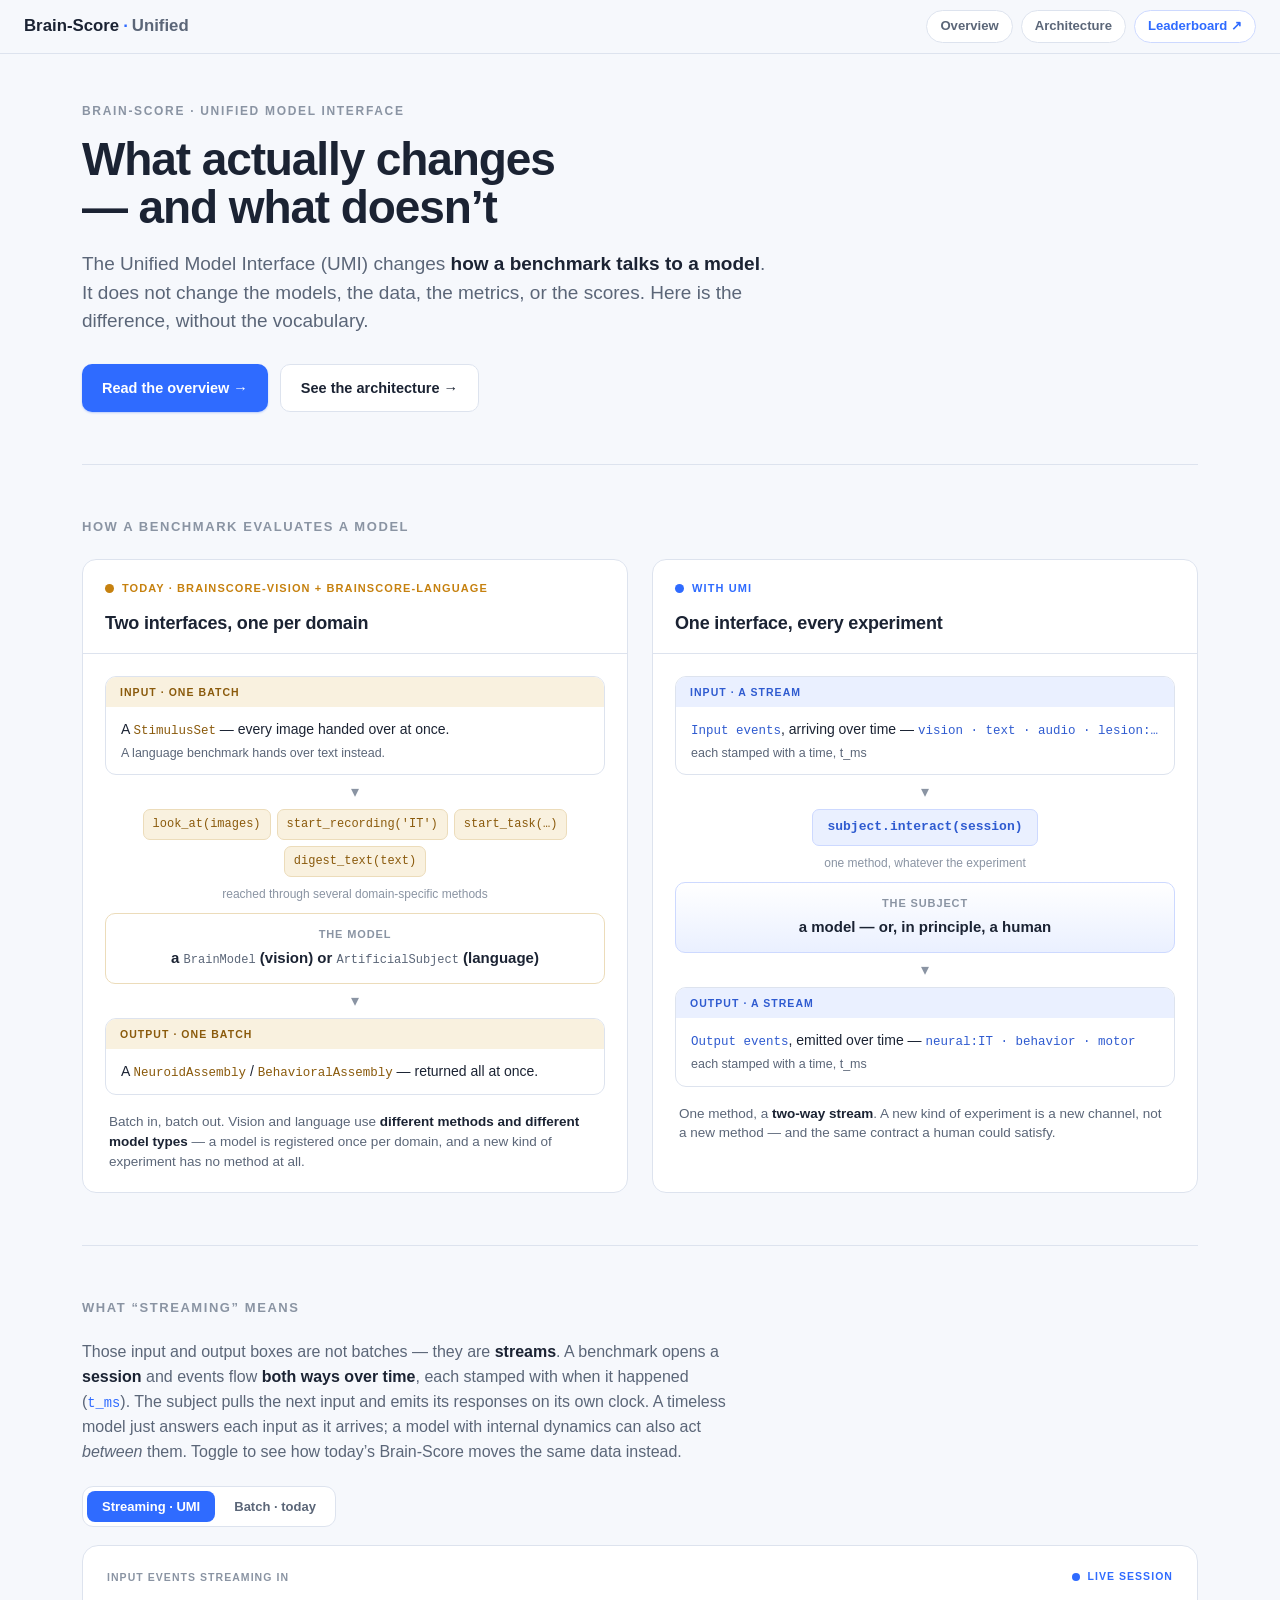
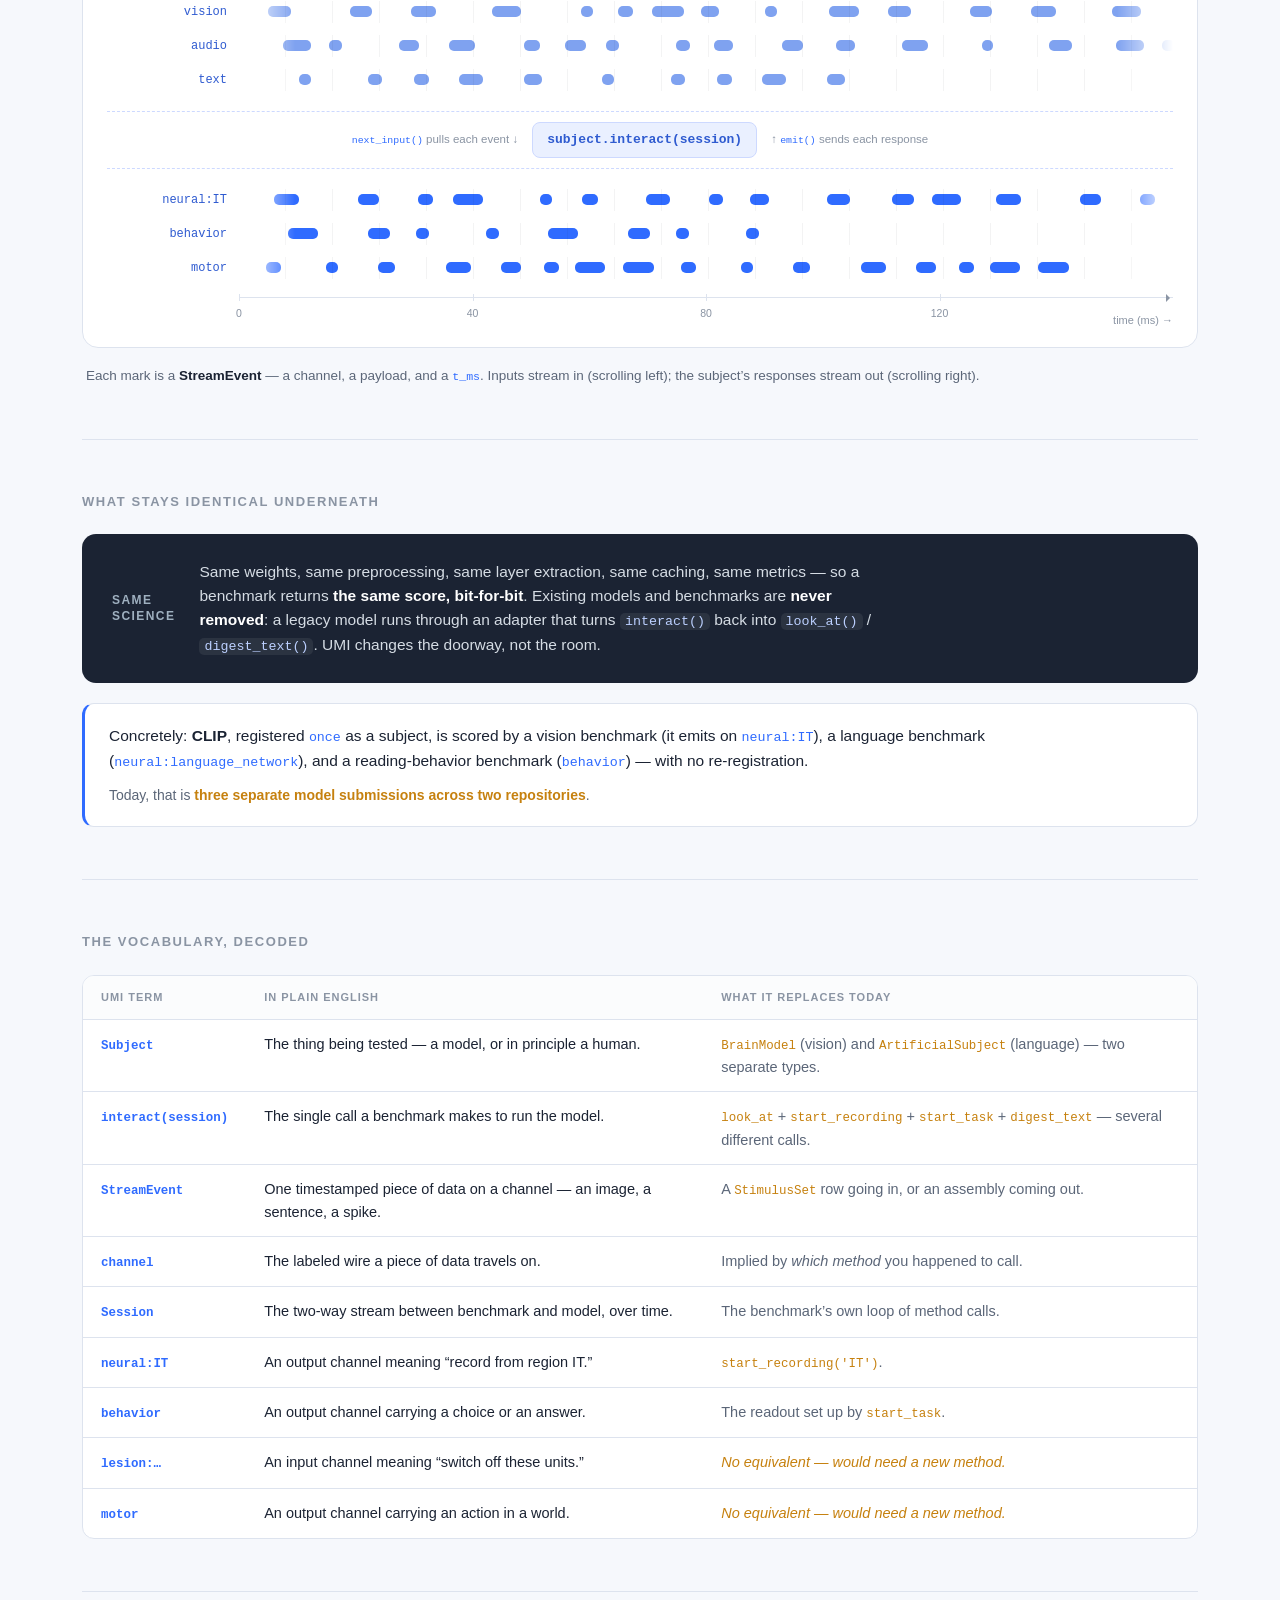
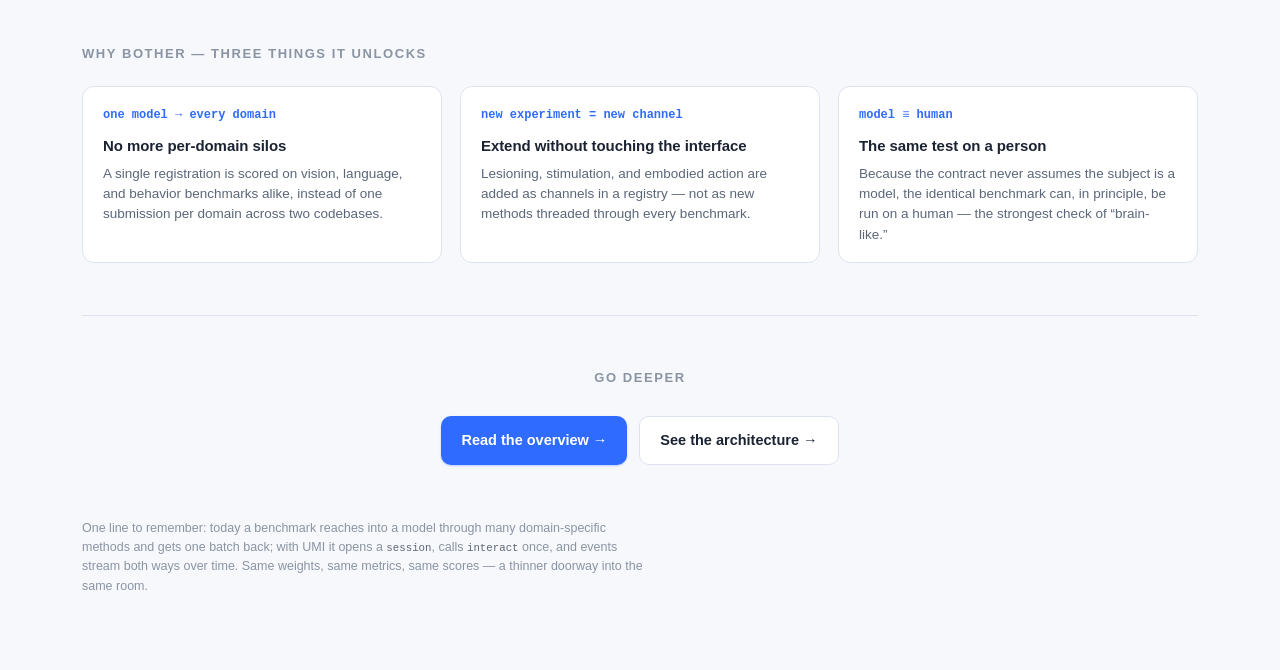
==== commit 7a5f8721: "Retheme the homepage to the overview color scheme and fonts for a unified look" ====
--- a/UMI/index.html
+++ b/UMI/index.html
@@ -6,31 +6,31 @@
 <title>Brain-Score &middot; Unified Model Interface</title>
 <style>
   :root{
-    --ground:#F6F7F9; --panel:#FFFFFF; --ink:#151A21; --muted:#616B7A; --faint:#8A94A3;
-    --line:#E3E7ED;
-    --legacy:#B26B3B; --legacy-tint:#FBF6EF; --legacy-line:#EBDCCB;
-    --umi:#0E766B; --umi-tint:#ECF6F4; --umi-line:#C9E6E0;
-    --slate:#33414F;
-    --sans:system-ui,-apple-system,"Segoe UI",Roboto,Helvetica,Arial,sans-serif;
-    --mono:ui-monospace,"SF Mono",SFMono-Regular,Menlo,Consolas,"Cascadia Code",monospace;
+    --ground:#f6f8fc; --panel:#ffffff; --panel2:#f1f4f9; --ink:#1b2333; --muted:#5b6678; --faint:#8a94a3;
+    --line:#dde3ee;
+    --legacy:#c6810f; --legacy-ink:#8a5a0c; --legacy-tint:#f9f1df; --legacy-line:#ecdcba;
+    --umi:#2f6bff; --umi-ink:#2f5bd0; --umi-tint:#eaf0ff; --umi-line:#cdd9ff;
+    --slate:#1b2333;
+    --sans:-apple-system,BlinkMacSystemFont,"Segoe UI",Inter,Roboto,sans-serif;
+    --mono:"SF Mono",ui-monospace,Menlo,monospace;
   }
   *{box-sizing:border-box}
-  body{margin:0;background:var(--ground);color:var(--ink);font-family:var(--sans);
+  body{margin:0;padding-top:54px;background:var(--ground);color:var(--ink);font-family:var(--sans);
     font-size:16px;line-height:1.55;-webkit-font-smoothing:antialiased;}
   code,.mono{font-family:var(--mono);font-size:.86em;}
 
   /* ---- site nav ---- */
-  .site-nav{position:sticky;top:0;z-index:20;display:flex;justify-content:space-between;align-items:center;
-    gap:16px;padding:13px 32px;background:rgba(246,247,249,.82);
-    -webkit-backdrop-filter:saturate(1.4) blur(10px);backdrop-filter:saturate(1.4) blur(10px);
-    border-bottom:1px solid var(--line);}
-  .site-brand{font-size:15px;font-weight:750;letter-spacing:-.01em;color:var(--ink);text-decoration:none;}
-  .site-brand .d{color:var(--umi);margin:0 5px;} .site-brand .m{color:var(--faint);font-weight:600;}
-  .site-links{display:flex;align-items:center;gap:2px;flex-wrap:wrap;}
-  .site-links a{font-size:13px;font-weight:600;color:var(--muted);text-decoration:none;padding:7px 12px;border-radius:8px;}
-  .site-links a:hover{color:var(--ink);background:rgba(20,24,33,.05);}
-  .site-links a.ext{color:var(--umi);}
-  .site-links a:focus-visible,.site-brand:focus-visible{outline:2px solid var(--ink);outline-offset:2px;}
+  .site-nav{position:fixed;top:0;left:0;right:0;z-index:60;display:flex;justify-content:space-between;align-items:center;
+    gap:8px 16px;height:54px;padding:0 24px;background:rgba(246,248,252,.93);
+    -webkit-backdrop-filter:blur(12px);backdrop-filter:blur(12px);border-bottom:1px solid var(--line);}
+  .site-brand{font-size:1.05rem;font-weight:700;color:var(--ink);text-decoration:none;}
+  .site-brand .d{color:var(--umi);margin:0 4px;} .site-brand .m{color:var(--muted);font-weight:600;}
+  .site-links{display:flex;align-items:center;gap:8px;flex-wrap:wrap;}
+  .site-links a{font-size:.82rem;font-weight:600;color:var(--muted);text-decoration:none;padding:5px 13px;
+    border-radius:999px;border:1px solid var(--line);background:var(--panel);transition:all .15s;}
+  .site-links a:hover{color:var(--umi);border-color:var(--umi);}
+  .site-links a.ext{color:var(--umi);border-color:var(--umi-line);}
+  .site-links a:focus-visible,.site-brand:focus-visible{outline:2px solid var(--umi);outline-offset:2px;}
 
   .wrap{max-width:1180px;margin:0 auto;padding:48px 32px 84px;}
 
@@ -44,8 +44,8 @@
   .cta-row{display:flex;flex-wrap:wrap;gap:12px;margin-top:28px;}
   .btn{font-size:14.5px;font-weight:600;text-decoration:none;padding:12px 20px;border-radius:10px;
     display:inline-flex;align-items:center;gap:7px;transition:transform .12s ease,box-shadow .12s ease,border-color .12s ease;}
-  .btn-primary{background:var(--umi);color:#fff;box-shadow:0 1px 2px rgba(14,118,107,.3);}
-  .btn-primary:hover{transform:translateY(-1px);box-shadow:0 7px 20px rgba(14,118,107,.24);}
+  .btn-primary{background:var(--umi);color:#fff;box-shadow:0 1px 2px rgba(47,107,255,.3);}
+  .btn-primary:hover{transform:translateY(-1px);box-shadow:0 7px 20px rgba(47,107,255,.24);}
   .btn-ghost{background:#fff;color:var(--ink);border:1px solid var(--line);}
   .btn-ghost:hover{border-color:var(--umi-line);color:var(--umi);transform:translateY(-1px);}
   .btn:focus-visible{outline:2px solid var(--ink);outline-offset:2px;}
@@ -72,16 +72,16 @@
   .io-content{padding:12px 15px;font-size:14px;color:var(--ink);line-height:1.45;}
   .io-content .sub{color:var(--muted);font-size:12.5px;display:block;margin-top:4px;}
   .io-content .chan{font-family:var(--mono);font-size:12.5px;}
-  .pane--legacy .io-head{background:var(--legacy-tint);color:#8a541f;}
-  .pane--legacy .io-content .chan{color:#8a541f;}
-  .pane--umi .io-head{background:var(--umi-tint);color:#0a5b52;}
-  .pane--umi .io-content .chan{color:#0a5b52;}
+  .pane--legacy .io-head{background:var(--legacy-tint);color:var(--legacy-ink);}
+  .pane--legacy .io-content .chan{color:var(--legacy-ink);}
+  .pane--umi .io-head{background:var(--umi-tint);color:var(--umi-ink);}
+  .pane--umi .io-content .chan{color:var(--umi-ink);}
 
   .chev{align-self:center;color:var(--faint);font-size:16px;line-height:1;}
   .calls{display:flex;flex-wrap:wrap;gap:6px;justify-content:center;}
   .chip{font-family:var(--mono);font-size:12px;padding:5px 9px;border-radius:7px;
-    border:1px solid var(--legacy-line);background:var(--legacy-tint);color:#7d4a22;white-space:nowrap;}
-  .pane--umi .chip{border-color:var(--umi-line);background:var(--umi-tint);color:#0a5b52;}
+    border:1px solid var(--legacy-line);background:var(--legacy-tint);color:var(--legacy-ink);white-space:nowrap;}
+  .pane--umi .chip{border-color:var(--umi-line);background:var(--umi-tint);color:var(--umi-ink);}
   .chip--solo{font-size:13px;padding:7px 14px;font-weight:600;}
   .mid-note{text-align:center;font-size:12px;color:var(--faint);margin:-1px 0 1px;}
 
@@ -116,11 +116,11 @@
   .scope-side .live{color:var(--umi);display:inline-flex;align-items:center;gap:7px;}
   .scope-side .oneshot{color:var(--legacy);}
   .blip{width:8px;height:8px;border-radius:50%;background:var(--umi);
-    box-shadow:0 0 0 0 rgba(14,118,107,.5);animation:pulse 1.8s ease-out infinite;}
-  @keyframes pulse{0%{box-shadow:0 0 0 0 rgba(14,118,107,.45)}70%{box-shadow:0 0 0 7px rgba(14,118,107,0)}100%{box-shadow:0 0 0 0 rgba(14,118,107,0)}}
+    box-shadow:0 0 0 0 rgba(47,107,255,.5);animation:pulse 1.8s ease-out infinite;}
+  @keyframes pulse{0%{box-shadow:0 0 0 0 rgba(47,107,255,.45)}70%{box-shadow:0 0 0 7px rgba(47,107,255,0)}100%{box-shadow:0 0 0 0 rgba(47,107,255,0)}}
 
   .lane{display:grid;grid-template-columns:120px 1fr;align-items:center;gap:12px;height:34px;}
-  .lane-lab{font-family:var(--mono);font-size:12px;text-align:right;white-space:nowrap;color:#0a5b52;}
+  .lane-lab{font-family:var(--mono);font-size:12px;text-align:right;white-space:nowrap;color:var(--umi-ink);}
   .track{position:relative;height:22px;overflow:hidden;border-radius:6px;
     -webkit-mask:linear-gradient(90deg,transparent,#000 6%,#000 94%,transparent);
             mask:linear-gradient(90deg,transparent,#000 6%,#000 94%,transparent);}
@@ -130,22 +130,22 @@
     animation:drift var(--spd,18s) linear infinite;}
   .dots{display:flex;align-items:center;}
   .ev{flex:0 0 auto;height:11px;border-radius:5px;}
-  .lanes.in .ev{background:#63b7ac;} .lanes.out .ev{background:#14867a;}
+  .lanes.in .ev{background:#7fa2f0;} .lanes.out .ev{background:#2f6bff;}
   .lanes.out .flow-dots{animation-direction:reverse;}
   @keyframes drift{from{transform:translateX(0)}to{transform:translateX(-50%)}}
 
   .batch-bar{position:absolute;inset:0;border-radius:6px;}
-  .lanes.in .batch-bar{background:rgba(99,183,172,.55);}
-  .lanes.out .batch-bar{background:rgba(20,134,122,.5);}
+  .lanes.in .batch-bar{background:rgba(127,162,240,.5);}
+  .lanes.out .batch-bar{background:rgba(47,107,255,.42);}
 
   .spine{display:flex;align-items:center;justify-content:center;gap:14px;
     margin:14px 0;padding:10px 0;border-top:1px dashed var(--umi-line);border-bottom:1px dashed var(--umi-line);}
-  .spine .pill{font-family:var(--mono);font-size:13px;font-weight:600;color:#0a5b52;
+  .spine .pill{font-family:var(--mono);font-size:13px;font-weight:600;color:var(--umi-ink);
     background:var(--umi-tint);border:1px solid var(--umi-line);border-radius:8px;padding:7px 14px;white-space:nowrap;}
   .spine .arm{font-size:11.5px;color:var(--faint);white-space:nowrap;}
   .spine .arm code{color:var(--umi);}
   .spine.batch-spine{border-color:var(--legacy-line);}
-  .spine .legacy-pill{color:#7d4a22;background:var(--legacy-tint);border-color:var(--legacy-line);}
+  .spine .legacy-pill{color:var(--legacy-ink);background:var(--legacy-tint);border-color:var(--legacy-line);}
 
   .axis{display:grid;grid-template-columns:120px 1fr;gap:12px;align-items:center;margin-top:12px;}
   .axis .aline{position:relative;height:1px;background:var(--line);}
@@ -178,7 +178,7 @@
     color:#9FB0C0;white-space:nowrap;line-height:1.3;}
   .band p{margin:0;font-size:15.5px;line-height:1.55;color:#D5DCE4;max-width:78ch;}
   .band p b{color:#fff;font-weight:650;}
-  .band code{color:#B9E7DF;background:rgba(255,255,255,.07);padding:1px 5px;border-radius:5px;}
+  .band code{color:#bcd0ff;background:rgba(255,255,255,.07);padding:1px 5px;border-radius:5px;}
 
   .concrete{background:var(--panel);border:1px solid var(--line);border-left:3px solid var(--umi);
     border-radius:12px;padding:20px 24px;margin-top:20px;}
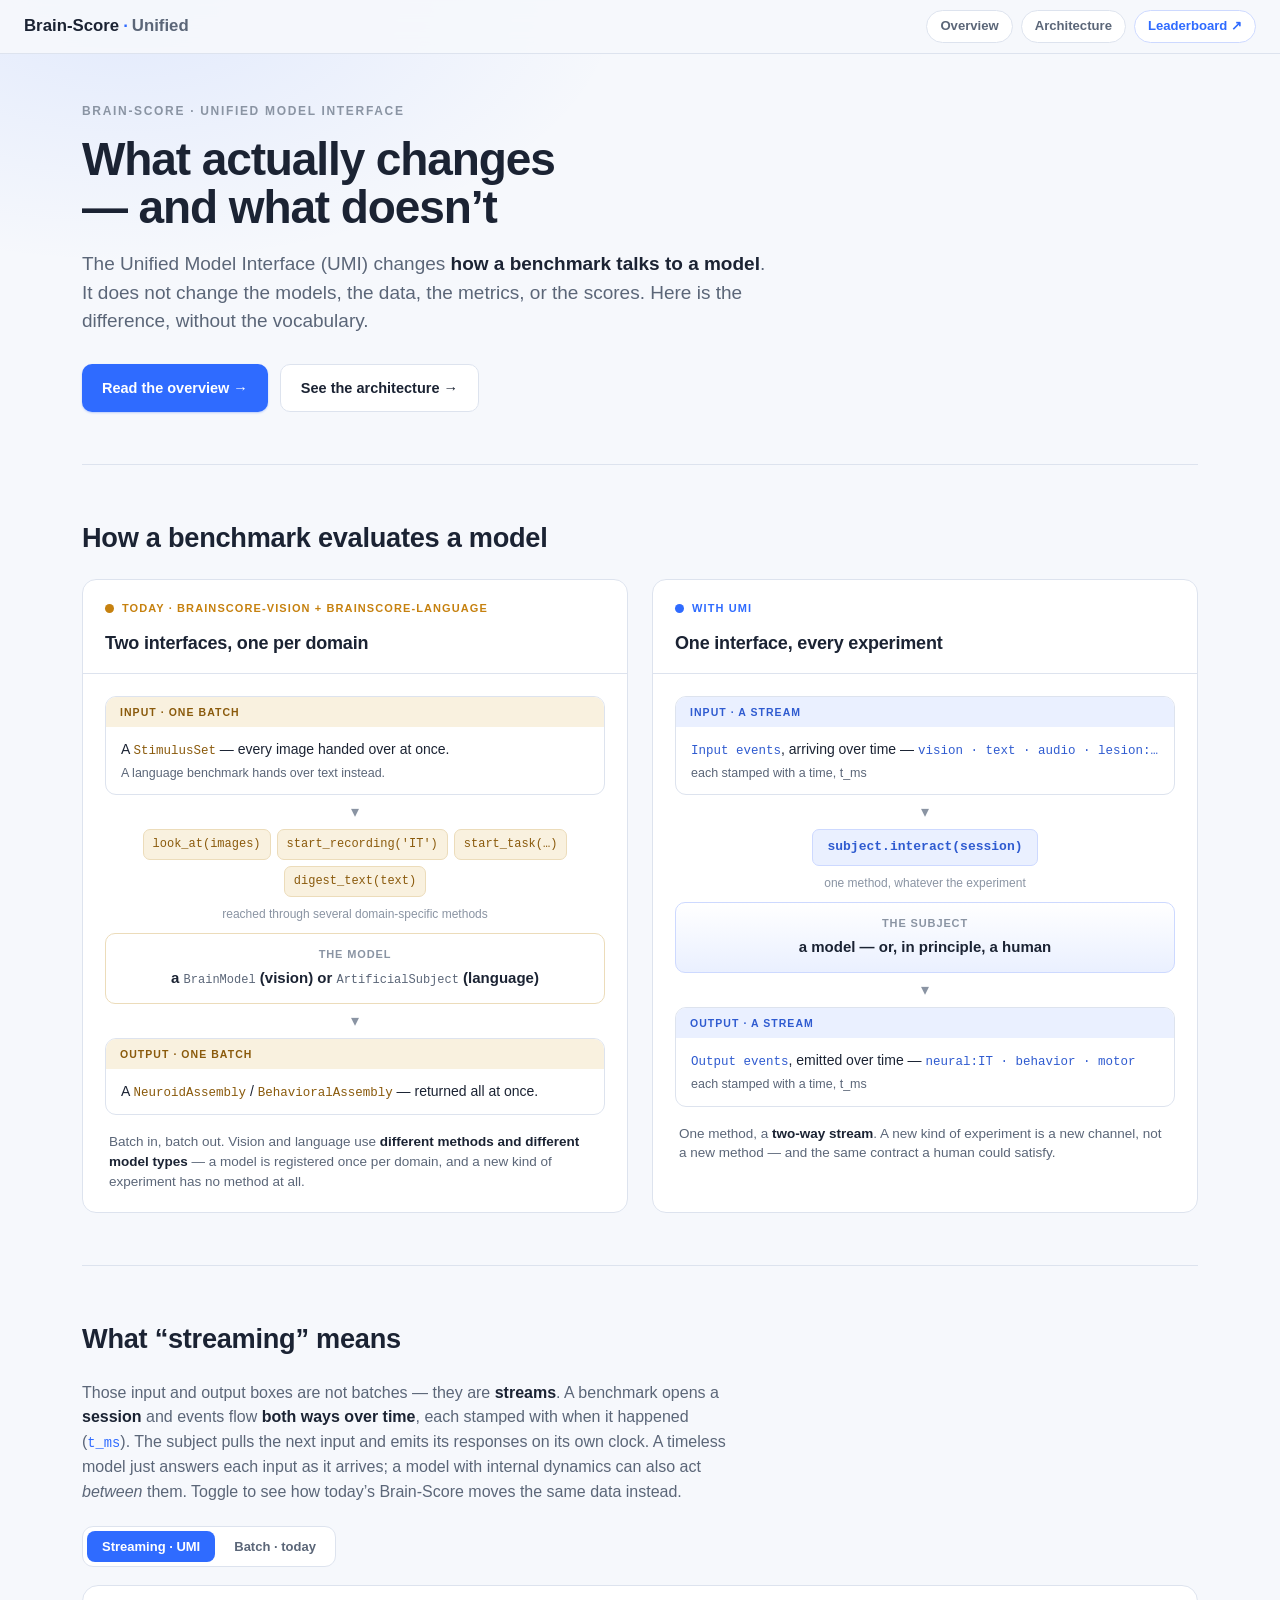
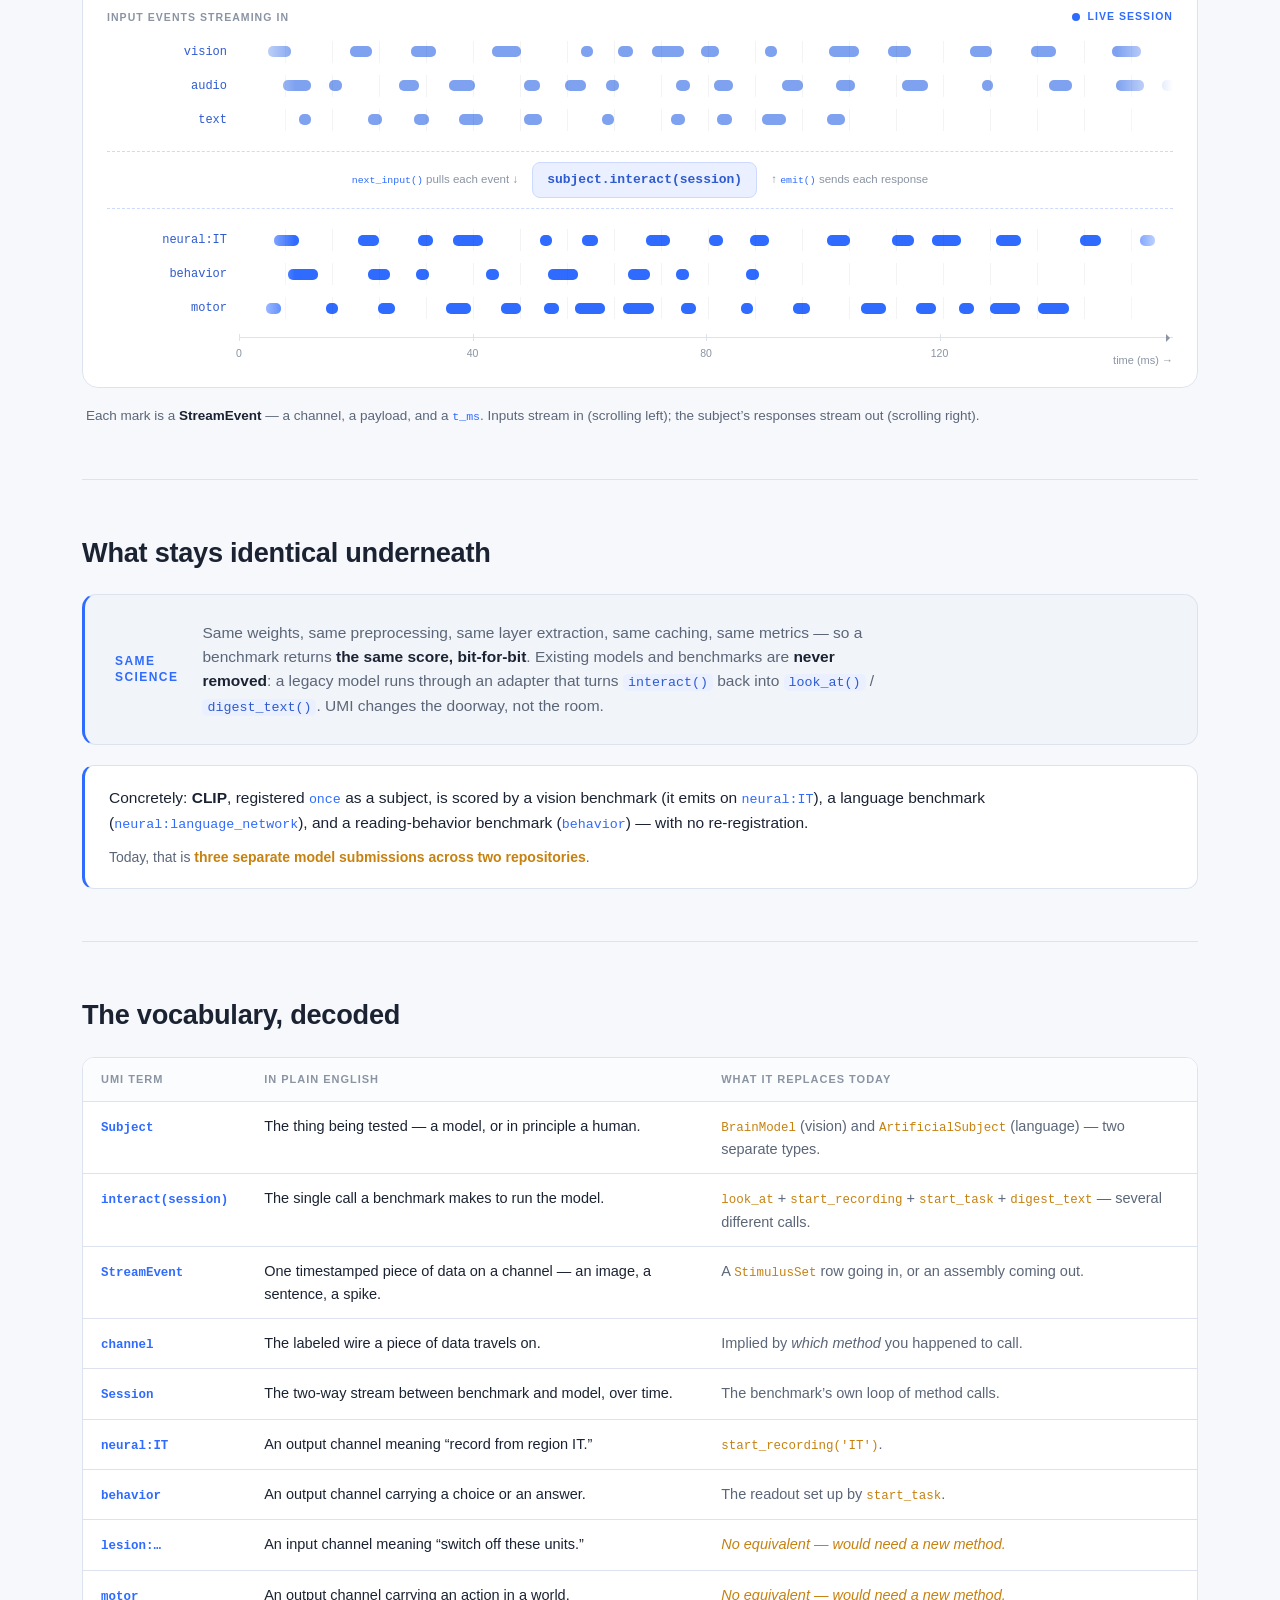
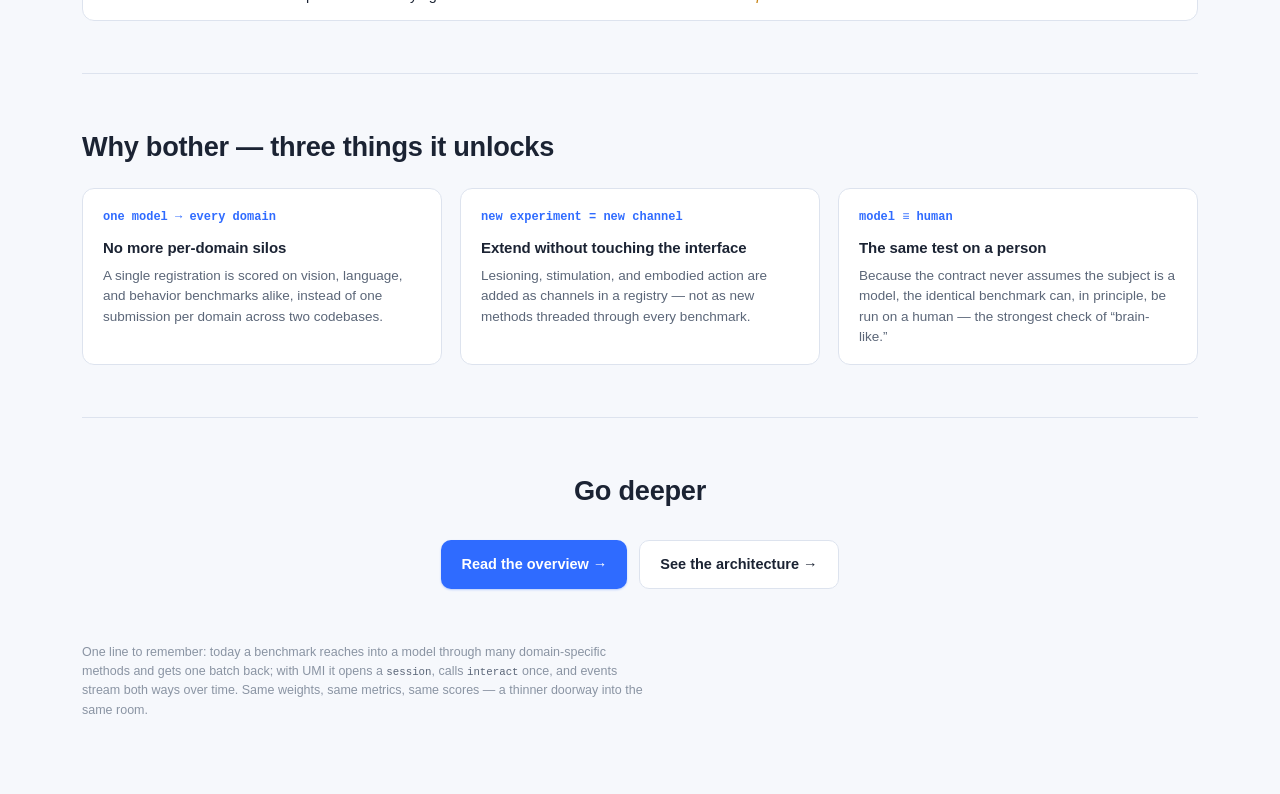
==== commit a7d0f87e: "Match the homepage hero background gradient, use plain black section headers, and lighten the emphas" ====
--- a/UMI/index.html
+++ b/UMI/index.html
@@ -15,8 +15,11 @@
     --mono:"SF Mono",ui-monospace,Menlo,monospace;
   }
   *{box-sizing:border-box}
-  body{margin:0;padding-top:54px;background:var(--ground);color:var(--ink);font-family:var(--sans);
-    font-size:16px;line-height:1.55;-webkit-font-smoothing:antialiased;}
+  body{margin:0;padding-top:54px;color:var(--ink);font-family:var(--sans);
+    font-size:16px;line-height:1.55;-webkit-font-smoothing:antialiased;
+    background:
+      radial-gradient(1100px 500px at 70% -10%, rgba(124,77,255,.10), transparent 60%),
+      radial-gradient(900px 480px at 10% 0%, rgba(47,107,255,.10), transparent 55%), var(--ground);}
   code,.mono{font-family:var(--mono);font-size:.86em;}
 
   /* ---- site nav ---- */
@@ -51,8 +54,8 @@
   .btn:focus-visible{outline:2px solid var(--ink);outline-offset:2px;}
 
   .rule{height:1px;background:var(--line);border:0;margin:52px 0;}
-  h2{font-size:13px;letter-spacing:.12em;text-transform:uppercase;color:var(--faint);
-    font-weight:650;margin:0 0 22px;}
+  h2{font-size:1.7rem;letter-spacing:-.01em;color:var(--ink);
+    font-weight:700;margin:0 0 20px;text-wrap:balance;}
 
   /* ---- the two panels ---- */
   .panes{display:grid;grid-template-columns:1fr 1fr;gap:24px;align-items:stretch;}
@@ -172,13 +175,13 @@
   .smode.is-batch .track{-webkit-mask:none;mask:none;}
 
   /* ---- unchanged band ---- */
-  .band{background:var(--slate);color:#EAEEF2;border-radius:14px;padding:26px 30px;
-    display:grid;grid-template-columns:auto 1fr;gap:24px;align-items:center;}
+  .band{background:var(--panel2);border:1px solid var(--line);border-left:3px solid var(--umi);
+    border-radius:14px;padding:26px 30px;display:grid;grid-template-columns:auto 1fr;gap:24px;align-items:center;}
   .band .k{font-size:12px;letter-spacing:.12em;text-transform:uppercase;font-weight:700;
-    color:#9FB0C0;white-space:nowrap;line-height:1.3;}
-  .band p{margin:0;font-size:15.5px;line-height:1.55;color:#D5DCE4;max-width:78ch;}
-  .band p b{color:#fff;font-weight:650;}
-  .band code{color:#bcd0ff;background:rgba(255,255,255,.07);padding:1px 5px;border-radius:5px;}
+    color:var(--umi);white-space:nowrap;line-height:1.3;}
+  .band p{margin:0;font-size:15.5px;line-height:1.55;color:var(--muted);max-width:78ch;}
+  .band p b{color:var(--ink);font-weight:650;}
+  .band code{color:var(--umi-ink);background:var(--umi-tint);padding:1px 5px;border-radius:5px;}
 
   .concrete{background:var(--panel);border:1px solid var(--line);border-left:3px solid var(--umi);
     border-radius:12px;padding:20px 24px;margin-top:20px;}
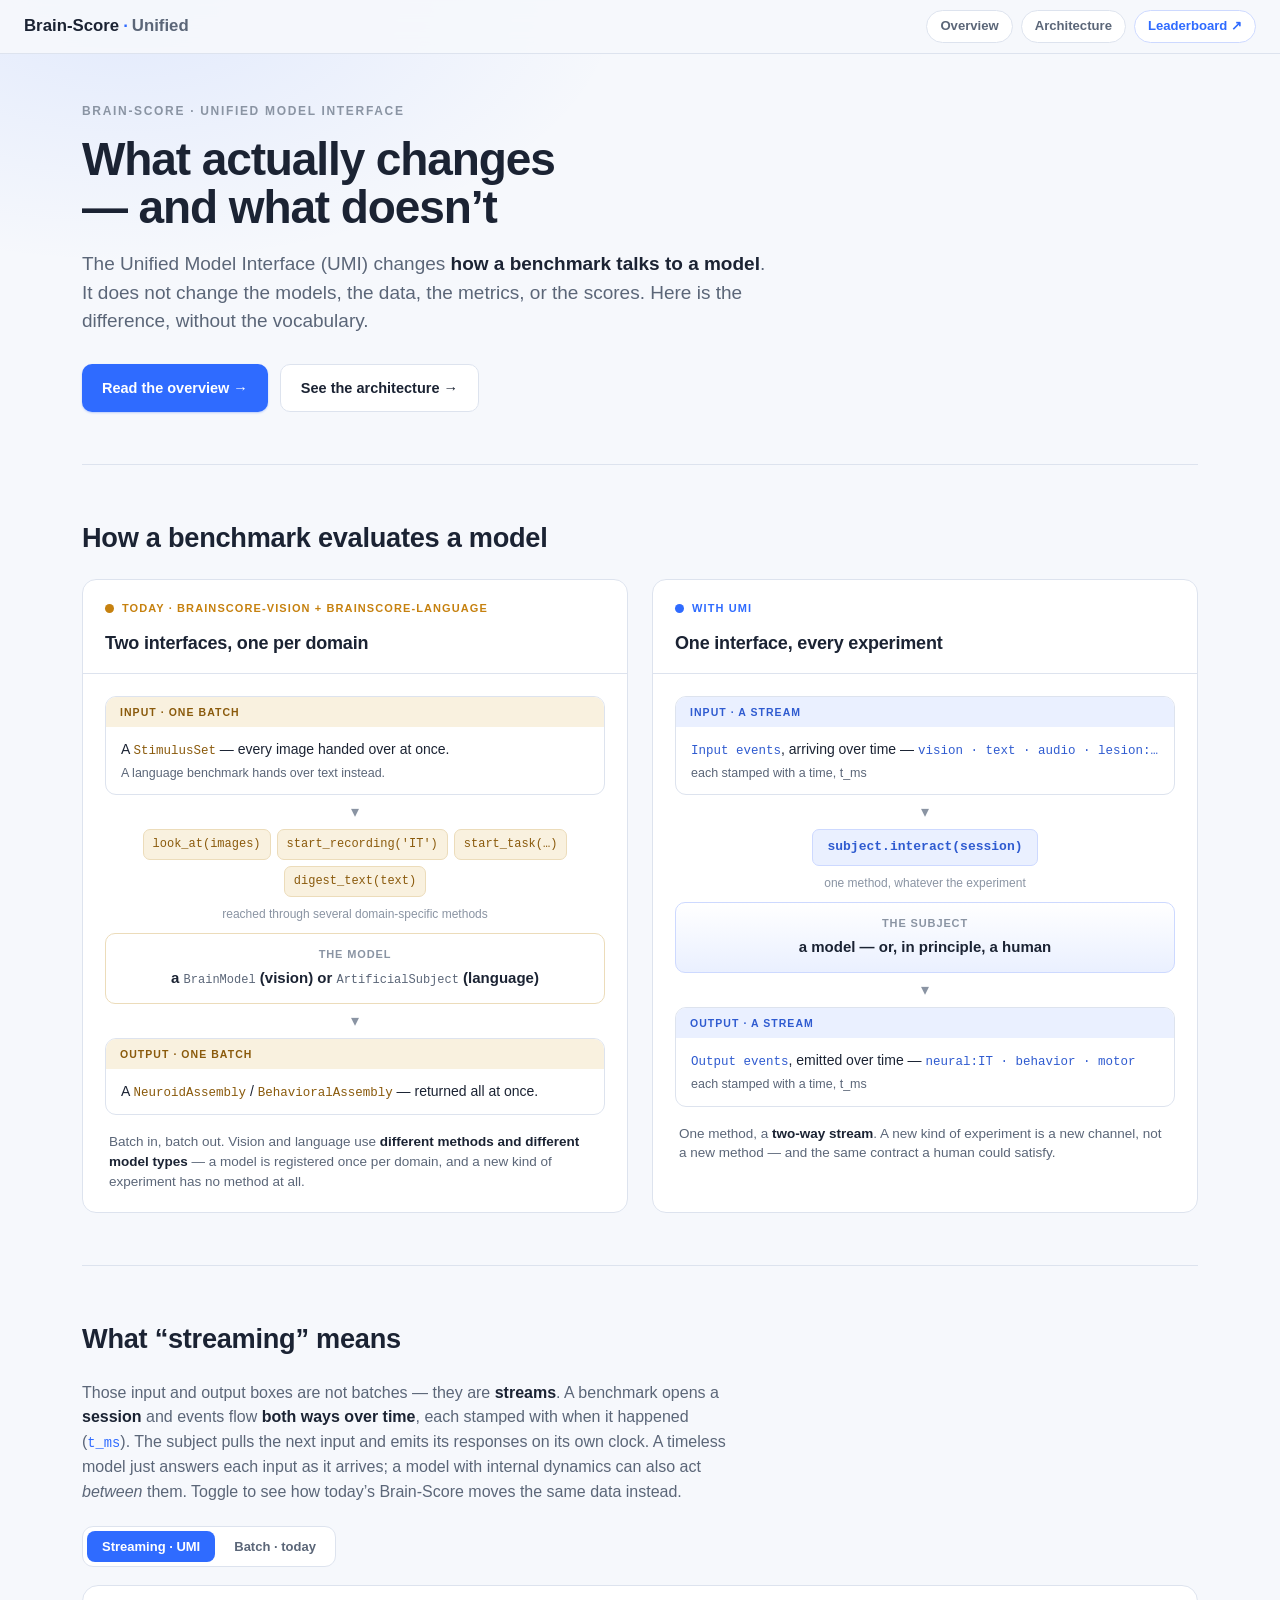
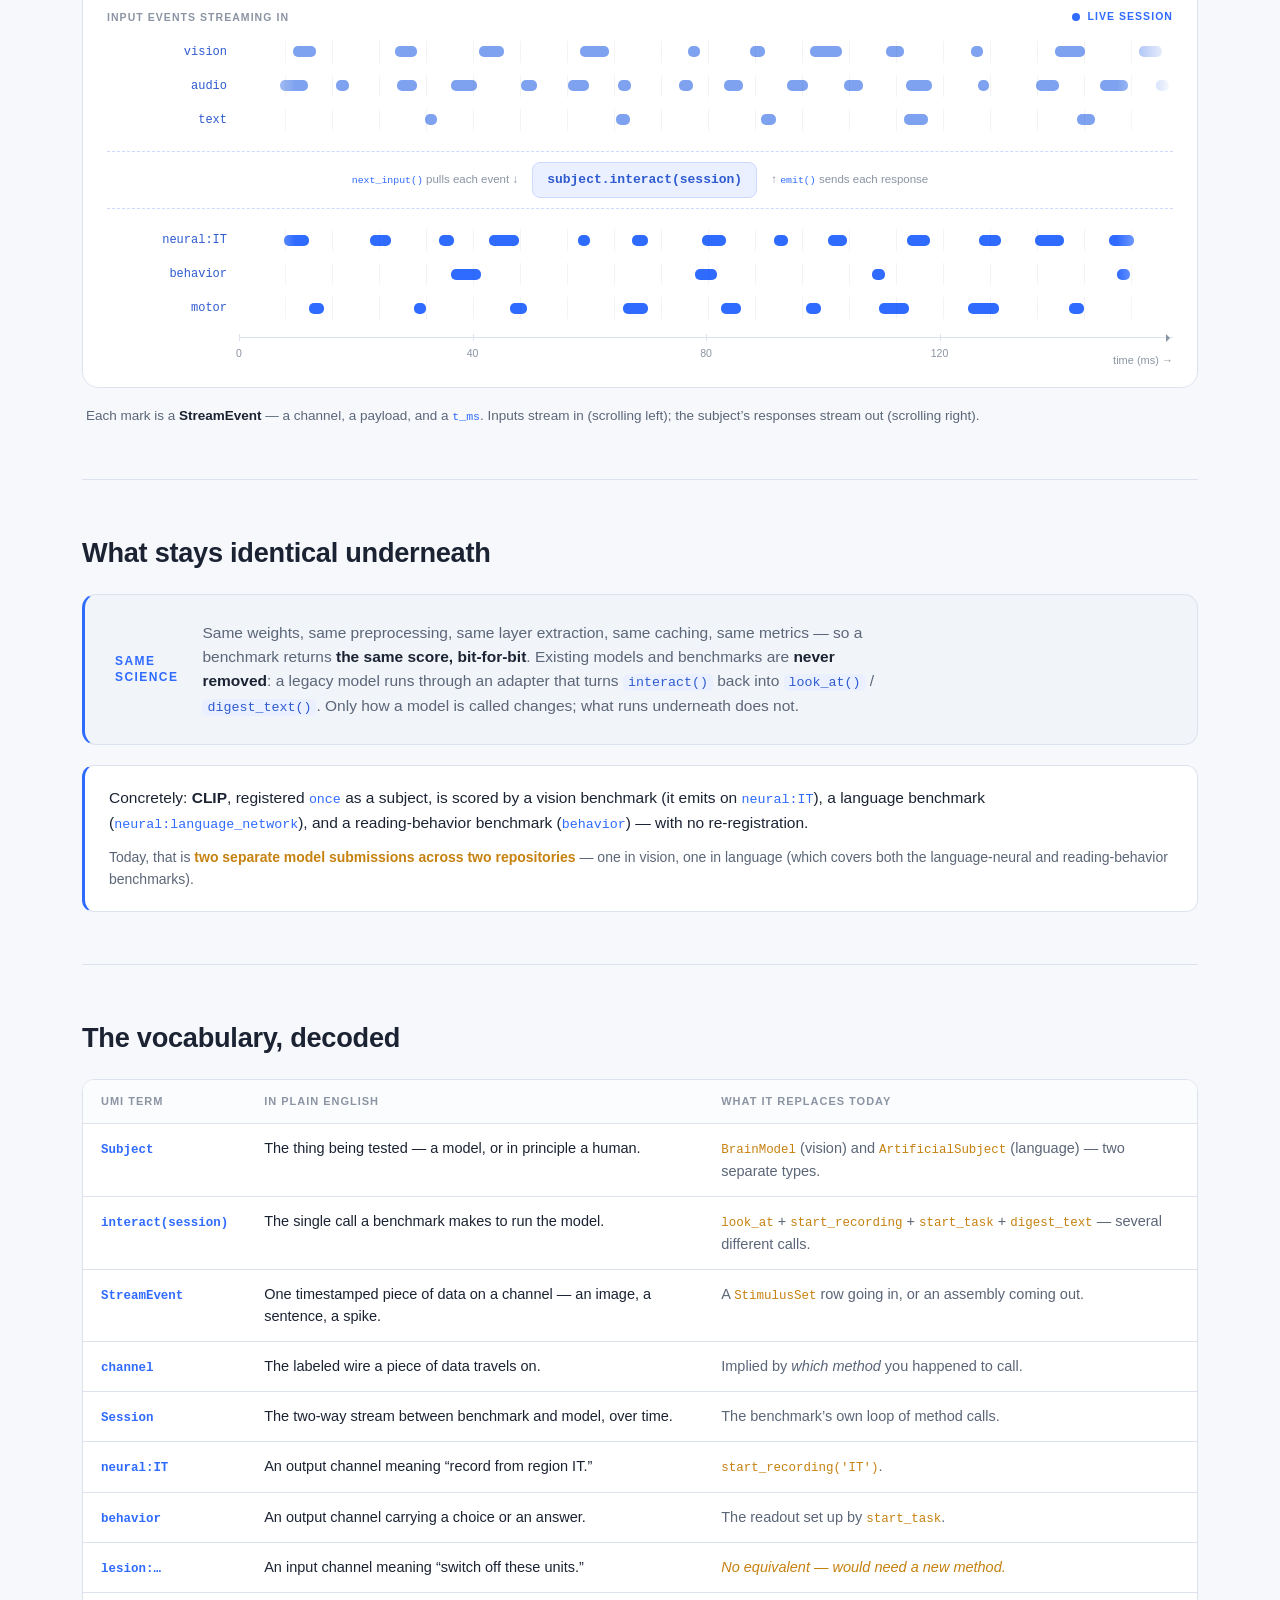
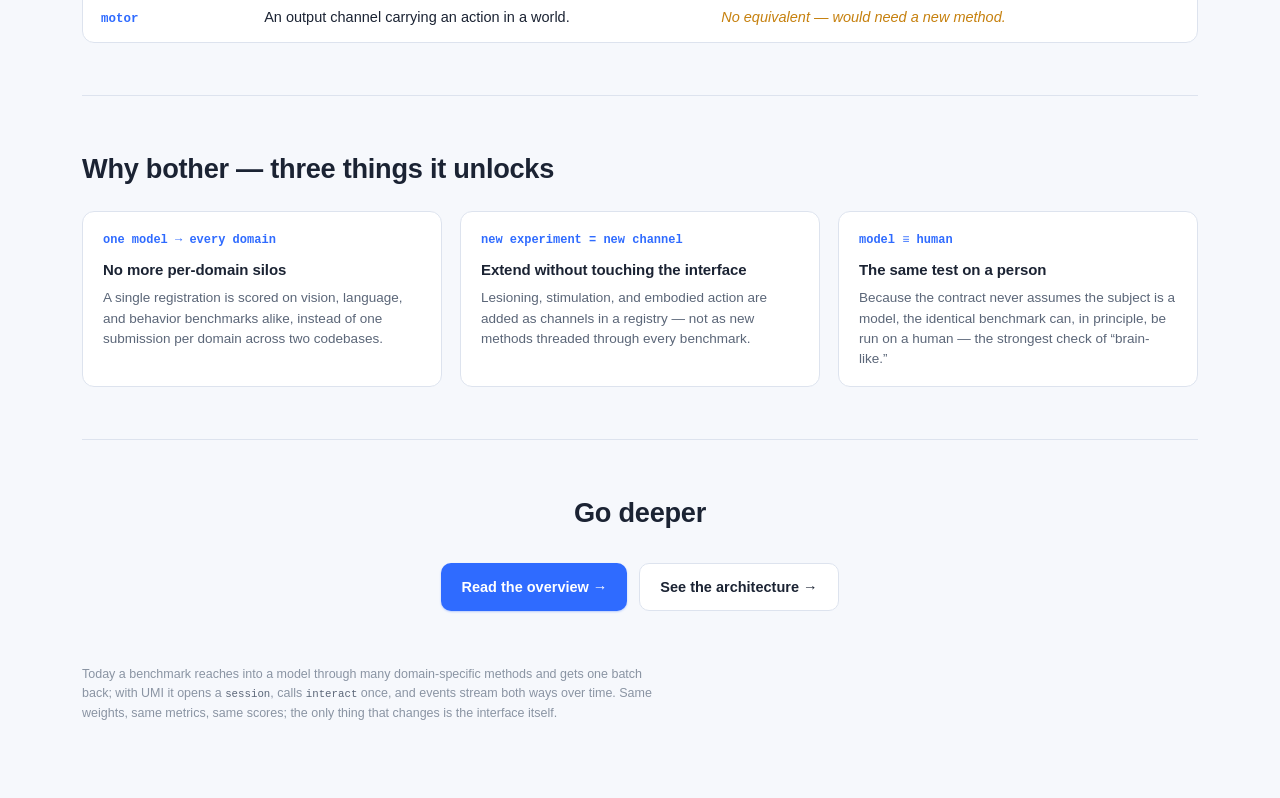
==== commit edf74150: "Make streaming lanes share one speed with per-channel frequency, fix the submission count, drop meta" ====
--- a/UMI/index.html
+++ b/UMI/index.html
@@ -357,9 +357,9 @@
           <span class="oneshot only-batch">one shot</span>
         </div>
         <div class="lanes in">
-          <div class="lane"><span class="lane-lab">vision</span><div class="track" data-n="10" data-seed="7" style="--spd:19s"></div></div>
-          <div class="lane"><span class="lane-lab">audio</span><div class="track" data-n="14" data-seed="23" style="--spd:15s"></div></div>
-          <div class="lane"><span class="lane-lab">text</span><div class="track" data-n="5" data-seed="41" style="--spd:26s"></div></div>
+          <div class="lane"><span class="lane-lab">vision</span><div class="track" data-n="10" data-seed="7" data-gap="61"></div></div>
+          <div class="lane"><span class="lane-lab">audio</span><div class="track" data-n="14" data-seed="23" data-gap="38"></div></div>
+          <div class="lane"><span class="lane-lab">text</span><div class="track" data-n="5" data-seed="41" data-gap="143"></div></div>
         </div>
 
         <div class="spine only-stream">
@@ -373,9 +373,9 @@
         </div>
 
         <div class="lanes out">
-          <div class="lane"><span class="lane-lab">neural:IT</span><div class="track" data-n="12" data-seed="13" style="--spd:17s"></div></div>
-          <div class="lane"><span class="lane-lab">behavior</span><div class="track" data-n="4" data-seed="29" style="--spd:29s"></div></div>
-          <div class="lane"><span class="lane-lab">motor</span><div class="track" data-n="8" data-seed="53" style="--spd:21s"></div></div>
+          <div class="lane"><span class="lane-lab">neural:IT</span><div class="track" data-n="12" data-seed="13" data-gap="47"></div></div>
+          <div class="lane"><span class="lane-lab">behavior</span><div class="track" data-n="4" data-seed="29" data-gap="184"></div></div>
+          <div class="lane"><span class="lane-lab">motor</span><div class="track" data-n="8" data-seed="53" data-gap="82"></div></div>
         </div>
 
         <div class="axis only-stream">
@@ -411,8 +411,8 @@
       <p>Same weights, same preprocessing, same layer extraction, same caching, same metrics &mdash;
         so a benchmark returns <b>the same score, bit-for-bit</b>. Existing models and benchmarks are
         <b>never removed</b>: a legacy model runs through an adapter that turns <code>interact()</code>
-        back into <code>look_at()</code> / <code>digest_text()</code>. UMI changes the doorway,
-        not the room.</p>
+        back into <code>look_at()</code> / <code>digest_text()</code>. Only how a model is called
+        changes; what runs underneath does not.</p>
     </div>
 
     <div class="concrete">
@@ -420,7 +420,8 @@
         vision benchmark (it emits on <span class="m">neural:IT</span>), a language benchmark
         (<span class="m">neural:language_network</span>), and a reading-behavior benchmark
         (<span class="m">behavior</span>) &mdash; with no re-registration.</p>
-      <p class="after">Today, that is <b>three separate model submissions across two repositories</b>.</p>
+      <p class="after">Today, that is <b>two separate model submissions across two repositories</b> &mdash;
+        one in vision, one in language (which covers both the language-neural and reading-behavior benchmarks).</p>
     </div>
   </section>
 
@@ -518,9 +519,9 @@
   </section>
 
   <footer>
-    One line to remember: today a benchmark reaches into a model through many domain-specific methods and gets
+    Today a benchmark reaches into a model through many domain-specific methods and gets
     one batch back; with UMI it opens a <code>session</code>, calls <code>interact</code> once, and events stream
-    both ways over time. Same weights, same metrics, same scores &mdash; a thinner doorway into the same room.
+    both ways over time. Same weights, same metrics, same scores; the only thing that changes is the interface itself.
   </footer>
 
 </div>
@@ -529,24 +530,34 @@
   (function(){
     // populate each streaming track with event marks (two identical halves = seamless marquee)
     // plus a solid batch bar shown in "Batch · today" mode.
+    var VELOCITY = 42;   // px per second — SHARED by every lane, so all events scroll at one speed
     document.querySelectorAll('.track').forEach(function(tr){
       var n = parseInt(tr.dataset.n, 10) || 9;
+      var gap = parseFloat(tr.dataset.gap) || 60;   // per-lane spacing = this channel's event frequency
       var seed = parseInt(tr.dataset.seed, 10) || 1;
       function rnd(){ seed = (seed * 1103515245 + 12345) & 0x7fffffff; return seed / 0x7fffffff; }
       var group = document.createElement('span');
       group.className = 'dots';
+      var groupW = 0;                               // width of one repeat, summed as we build it
       for (var i = 0; i < n; i++){
+        var w = 10 + Math.round(rnd() * 22);        // event-mark width (organic, 10-32px)
+        var ml = Math.round(gap * (0.7 + rnd() * 0.6));  // spacing jittered +/-30% around the lane's gap
         var ev = document.createElement('i');
         ev.className = 'ev';
-        ev.style.width = (10 + Math.round(rnd() * 22)) + 'px';
-        ev.style.marginLeft = (16 + Math.round(rnd() * 44)) + 'px';
+        ev.style.width = w + 'px';
+        ev.style.marginLeft = ml + 'px';
         group.appendChild(ev);
+        groupW += ml + w;
       }
       var flow = document.createElement('div');
       flow.className = 'flow-dots';
       flow.appendChild(group);
       flow.appendChild(group.cloneNode(true));
       tr.appendChild(flow);
+      // One repeat drifts by exactly groupW (translateX(-50%) of the two repeats), so
+      // duration = width / velocity makes EVERY lane move at the same px/s. A dense lane
+      // (small gap) just packs more events into that same travel: higher frequency, same speed.
+      tr.style.setProperty('--spd', (groupW / VELOCITY).toFixed(2) + 's');
       var bar = document.createElement('div');
       bar.className = 'batch-bar';
       tr.appendChild(bar);
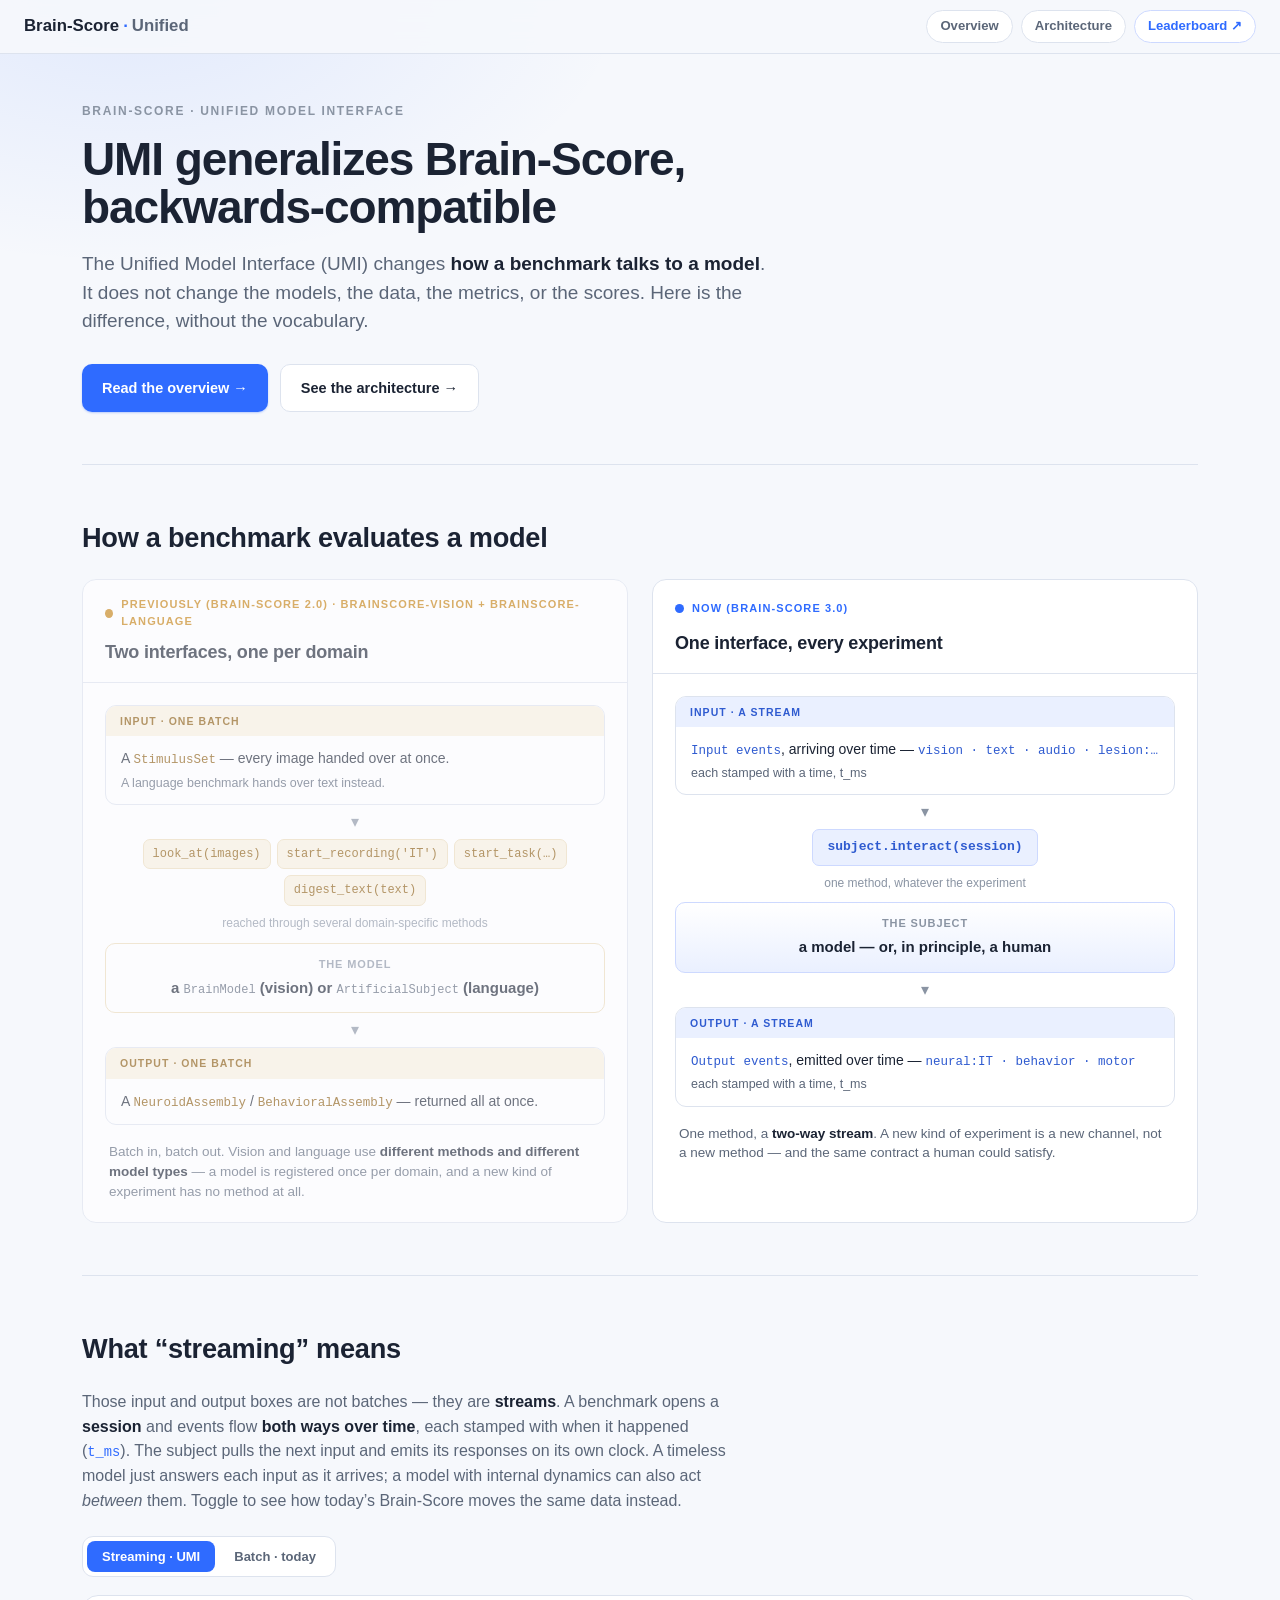
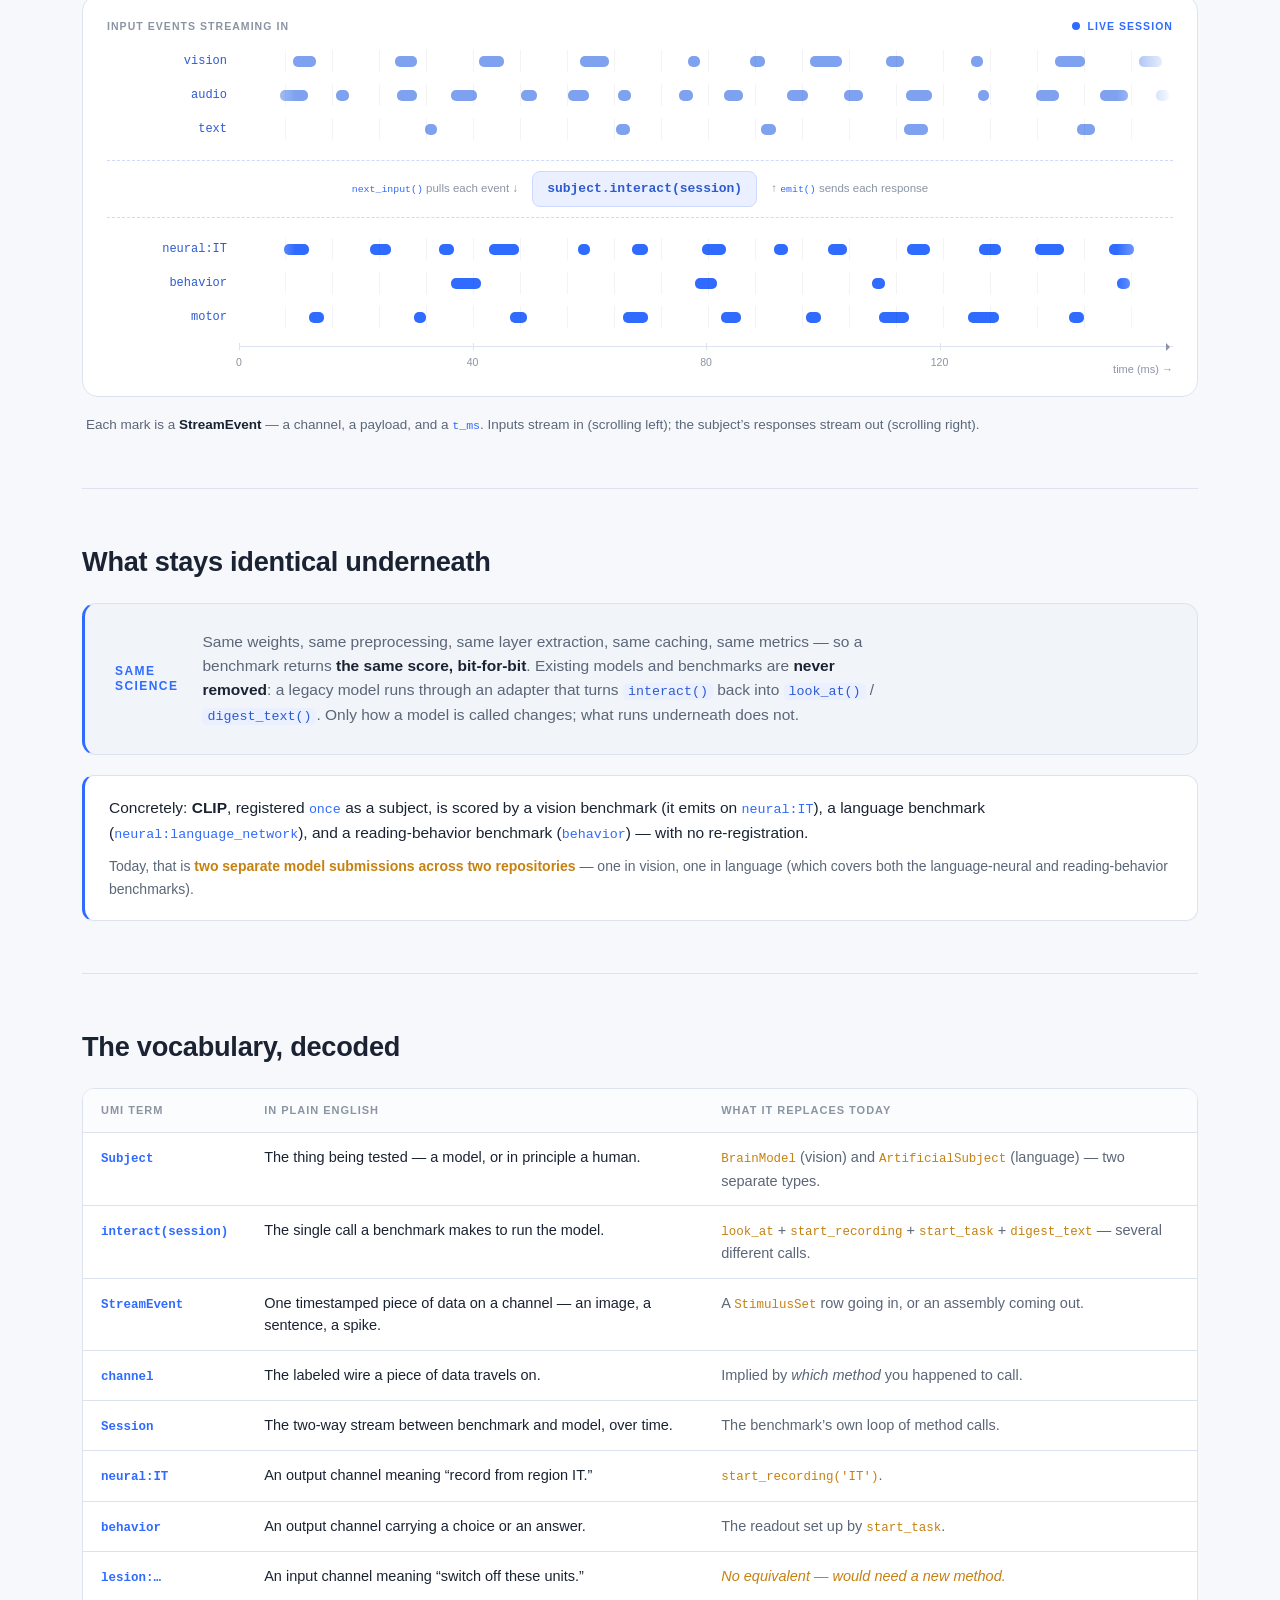
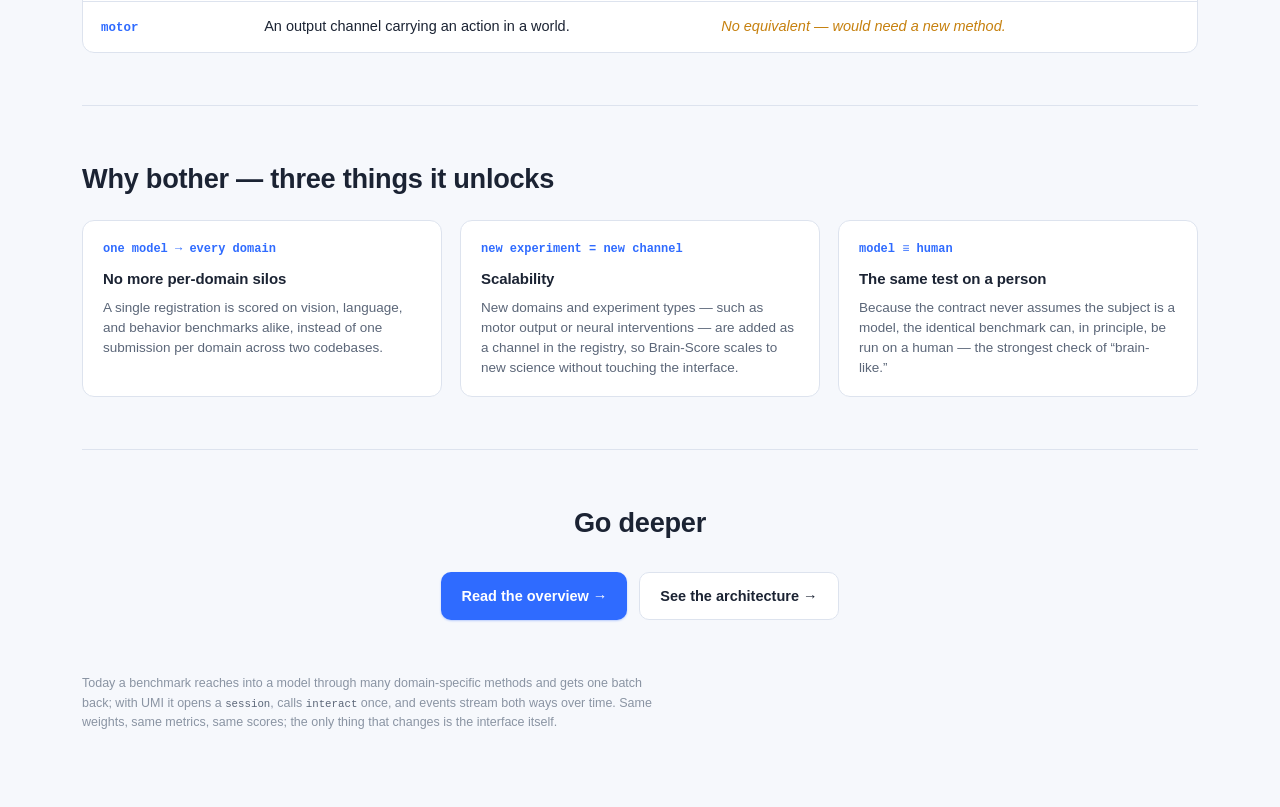
==== commit b6f31606: "Address SAB review on the site: retitle the compare section to Brain-Score 2.0/3.0, rename Extend to" ====
--- a/UMI/index.html
+++ b/UMI/index.html
@@ -66,7 +66,7 @@
     display:inline-flex;align-items:center;gap:8px;}
   .dot{width:9px;height:9px;border-radius:50%;display:inline-block;}
   .pane--legacy .dot{background:var(--legacy);} .pane--umi .dot{background:var(--umi);}
-  .pane--legacy .pane-tag{color:var(--legacy);} .pane--umi .pane-tag{color:var(--umi);}
+  .pane--legacy{opacity:.62;} .pane--legacy .pane-tag{color:var(--legacy);} .pane--umi .pane-tag{color:var(--umi);}
   .pane-title{font-size:18px;font-weight:680;letter-spacing:-.01em;margin:9px 0 0;}
   .pane-body{padding:22px 22px 20px;flex:1;display:flex;flex-direction:column;gap:9px;}
 
@@ -247,7 +247,7 @@
 
   <header class="fade">
     <p class="eyebrow">Brain-Score &middot; Unified Model Interface</p>
-    <h1>What actually changes &mdash; and what doesn&rsquo;t</h1>
+    <h1>UMI generalizes Brain-Score, backwards-compatible</h1>
     <p class="lede">The Unified Model Interface (UMI) changes <strong>how a benchmark talks to a model</strong>.
       It does not change the models, the data, the metrics, or the scores. Here is the difference,
       without the vocabulary.</p>
@@ -266,7 +266,7 @@
       <!-- LEGACY -->
       <div class="pane pane--legacy">
         <div class="pane-head">
-          <span class="pane-tag"><span class="dot"></span>Today &middot; brainscore-vision + brainscore-language</span>
+          <span class="pane-tag"><span class="dot"></span>Previously (Brain-Score 2.0) &middot; brainscore-vision + brainscore-language</span>
           <div class="pane-title">Two interfaces, one per domain</div>
         </div>
         <div class="pane-body">
@@ -300,7 +300,7 @@
       <!-- UMI -->
       <div class="pane pane--umi">
         <div class="pane-head">
-          <span class="pane-tag"><span class="dot"></span>With UMI</span>
+          <span class="pane-tag"><span class="dot"></span>Now (Brain-Score 3.0)</span>
           <div class="pane-title">One interface, every experiment</div>
         </div>
         <div class="pane-body">
@@ -497,8 +497,8 @@
       </div>
       <div class="u">
         <span class="u-mark">new experiment = new channel</span>
-        <h3>Extend without touching the interface</h3>
-        <p>Lesioning, stimulation, and embodied action are added as channels in a registry &mdash; not as new methods threaded through every benchmark.</p>
+        <h3>Scalability</h3>
+        <p>New domains and experiment types &mdash; such as motor output or neural interventions &mdash; are added as a channel in the registry, so Brain-Score scales to new science without touching the interface.</p>
       </div>
       <div class="u">
         <span class="u-mark">model &equiv; human</span>
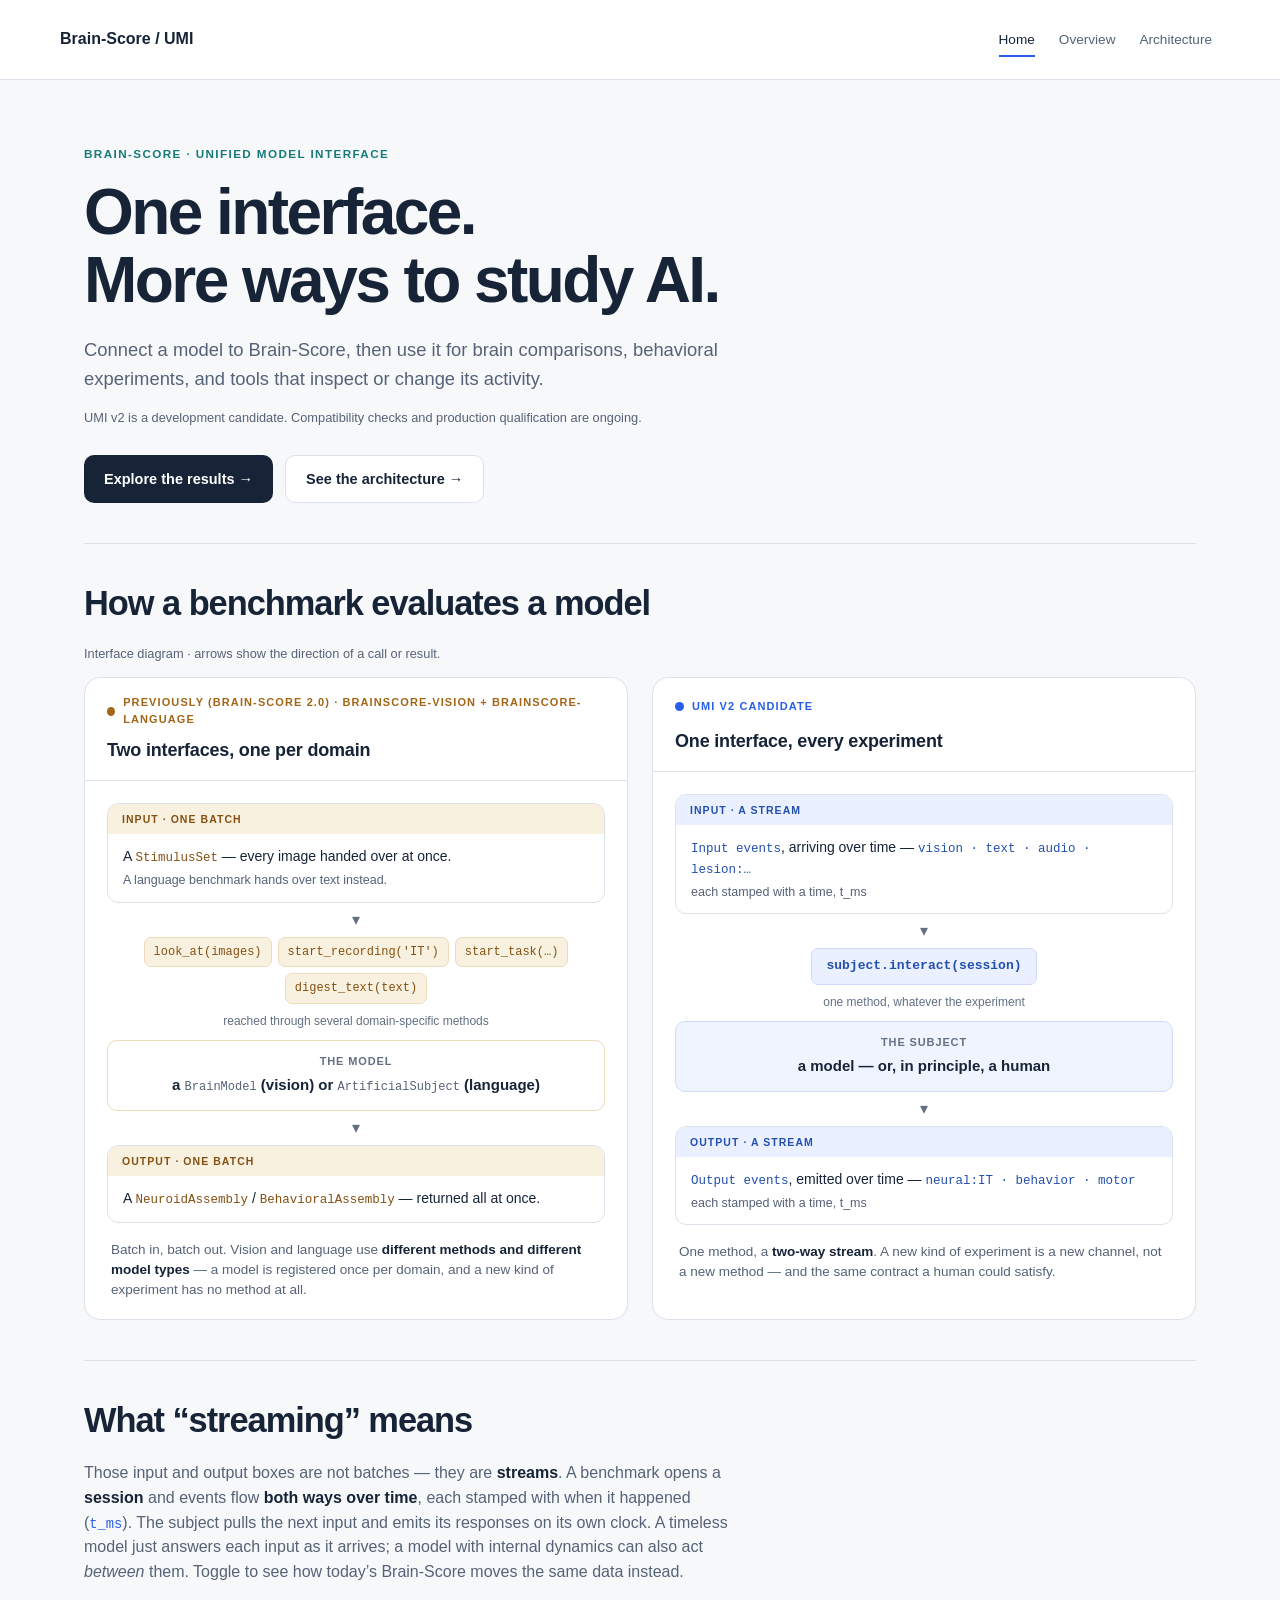
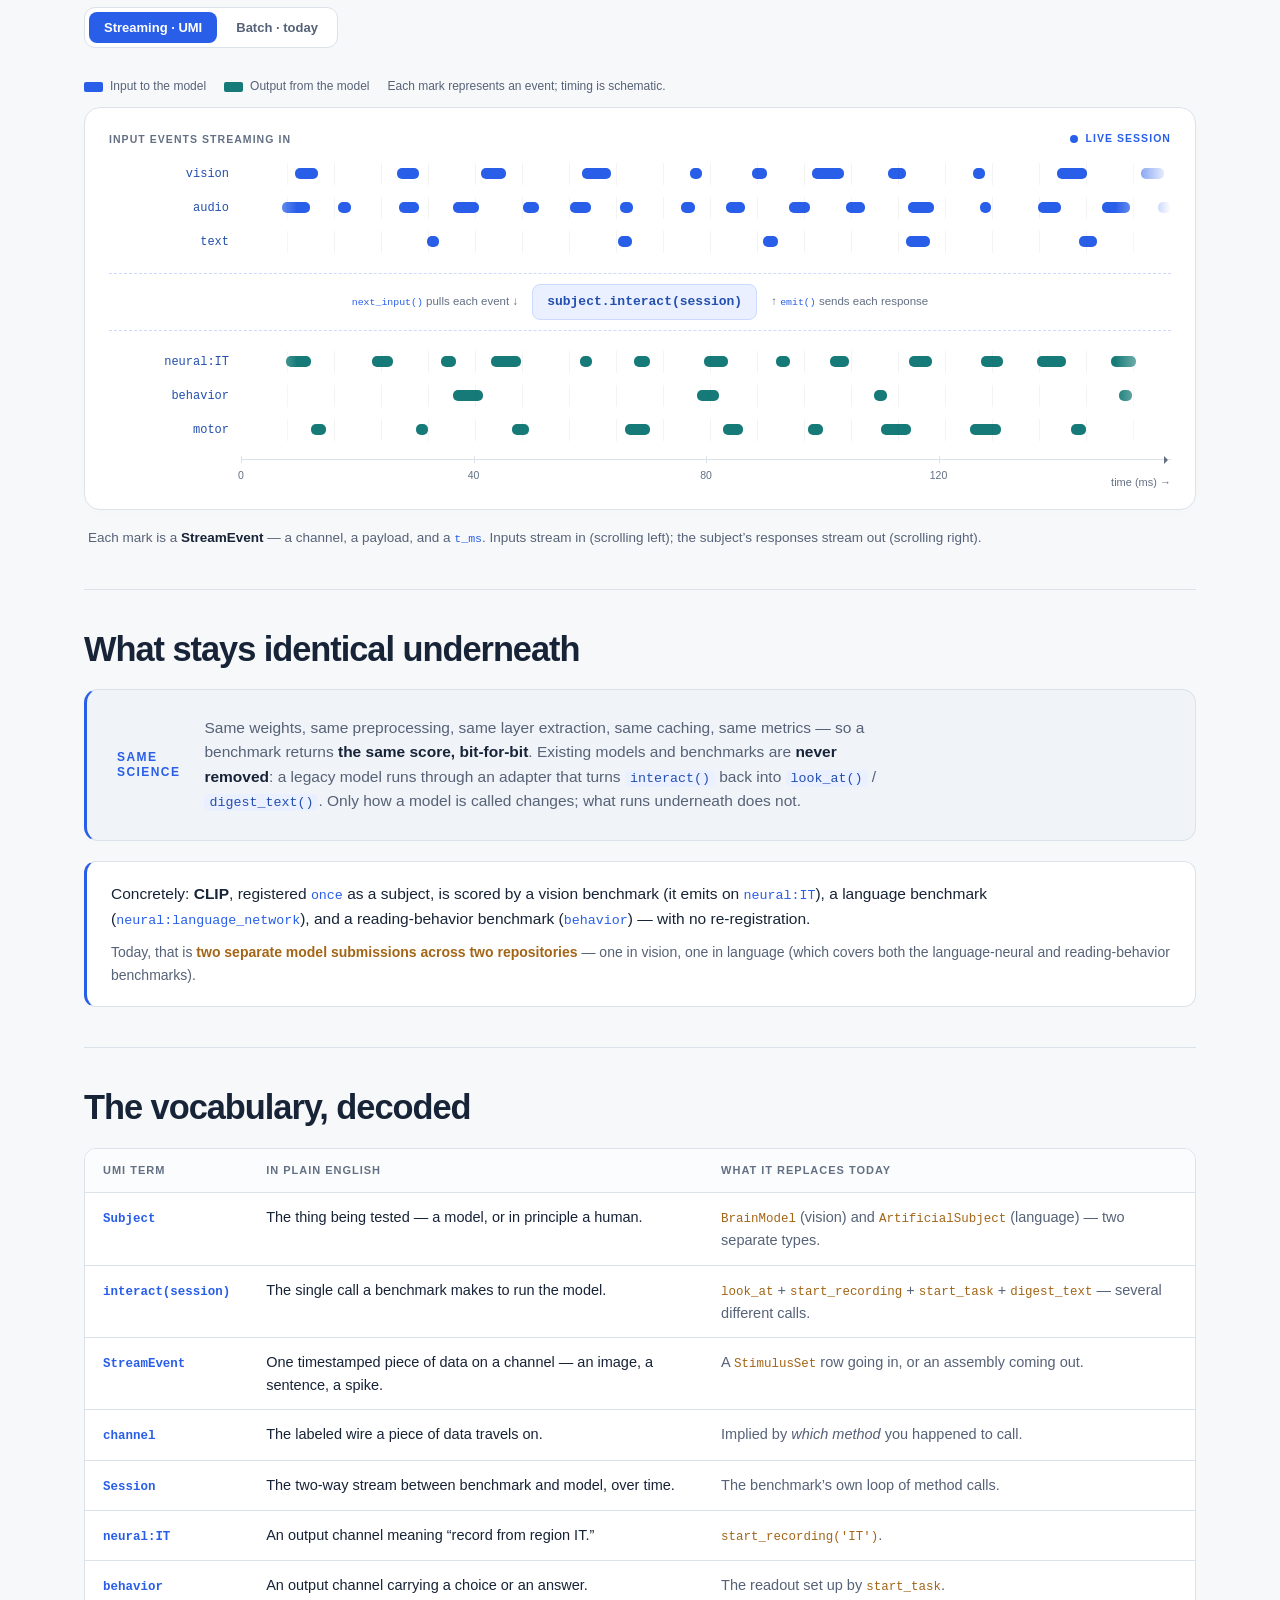
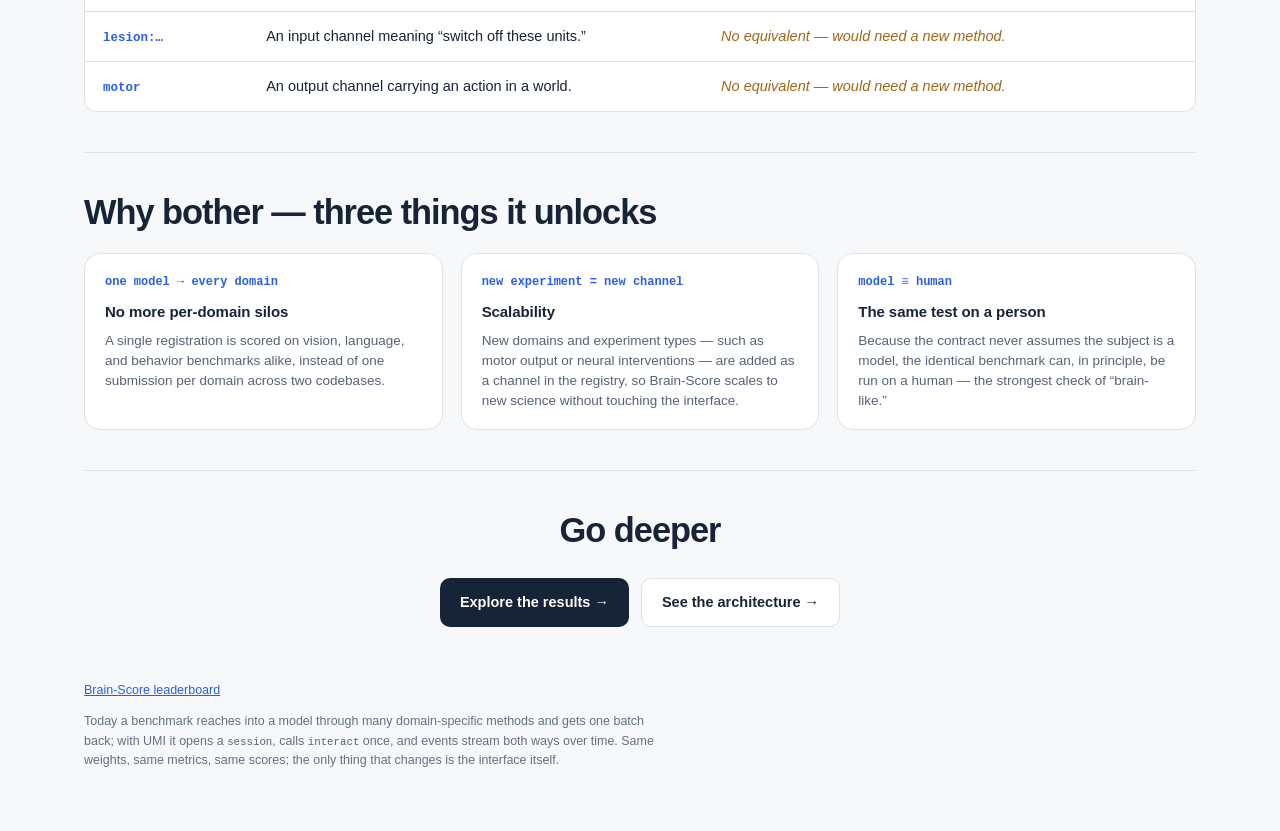
==== commit 853e624c: "feat(umi): organize measured results and unify website style" ====
--- a/UMI/index.html
+++ b/UMI/index.html
@@ -231,15 +231,17 @@
     .spine{flex-wrap:wrap;}
   }
 </style>
+<link rel="stylesheet" href="theme.css?v=20260916.1">
 </head>
-<body>
-
-<nav class="site-nav">
-  <a class="site-brand" href="index.html">Brain-Score<span class="d">&middot;</span><span class="m">Unified</span></a>
-  <div class="site-links">
+<body class="landing-page">
+
+<nav class="site-nav" aria-label="Main navigation">
+  <a class="brand" href="index.html">Brain-Score / UMI</a>
+  <div class="nav-actions">
+    <a href="index.html" aria-current="page">Home</a>
     <a href="overview.html">Overview</a>
     <a href="architecture.html">Architecture</a>
-    <a class="ext" href="https://www.brain-score.org" target="_blank" rel="noopener">Leaderboard &#8599;</a>
+
   </div>
 </nav>
 
@@ -247,12 +249,11 @@
 
   <header class="fade">
     <p class="eyebrow">Brain-Score &middot; Unified Model Interface</p>
-    <h1>UMI generalizes Brain-Score, backwards-compatible</h1>
-    <p class="lede">The Unified Model Interface (UMI) changes <strong>how a benchmark talks to a model</strong>.
-      It does not change the models, the data, the metrics, or the scores. Here is the difference,
-      without the vocabulary.</p>
+    <h1>One interface.<br>More ways to study AI.</h1>
+    <p class="lede">Connect a model to Brain-Score, then use it for brain comparisons, behavioral experiments, and tools that inspect or change its activity.</p>
+    <p class="diagram-note">UMI v2 is a development candidate. Compatibility checks and production qualification are ongoing.</p>
     <div class="cta-row">
-      <a class="btn btn-primary" href="overview.html">Read the overview &rarr;</a>
+      <a class="btn btn-primary" href="overview.html">Explore the results &rarr;</a>
       <a class="btn btn-ghost" href="architecture.html">See the architecture &rarr;</a>
     </div>
   </header>
@@ -261,6 +262,7 @@
 
   <section class="fade d1">
     <h2>How a benchmark evaluates a model</h2>
+    <p class="diagram-note">Interface diagram · arrows show the direction of a call or result.</p>
     <div class="panes">
 
       <!-- LEGACY -->
@@ -300,7 +302,7 @@
       <!-- UMI -->
       <div class="pane pane--umi">
         <div class="pane-head">
-          <span class="pane-tag"><span class="dot"></span>Now (Brain-Score 3.0)</span>
+          <span class="pane-tag"><span class="dot"></span>UMI v2 candidate</span>
           <div class="pane-title">One interface, every experiment</div>
         </div>
         <div class="pane-body">
@@ -349,7 +351,12 @@
     </div>
 
     <div class="smode is-stream" id="smode">
-      <div class="scope">
+      <div class="figure-key" aria-label="Event diagram legend">
+      <span><i class="key-swatch" style="--key-color:#285ee8"></i>Input to the model</span>
+      <span><i class="key-swatch" style="--key-color:#167b78"></i>Output from the model</span>
+      <span>Each mark represents an event; timing is schematic.</span>
+    </div>
+    <div class="scope">
         <div class="scope-side">
           <span class="only-stream">Input events streaming in</span>
           <span class="only-batch">The whole StimulusSet, handed over at once</span>
@@ -513,12 +520,13 @@
   <section class="fade" style="text-align:center">
     <h2 style="margin-bottom:16px">Go deeper</h2>
     <div class="cta-row" style="justify-content:center">
-      <a class="btn btn-primary" href="overview.html">Read the overview &rarr;</a>
+      <a class="btn btn-primary" href="overview.html">Explore the results &rarr;</a>
       <a class="btn btn-ghost" href="architecture.html">See the architecture &rarr;</a>
     </div>
   </section>
 
   <footer>
+    <p><a href="https://www.brain-score.org" target="_blank" rel="noopener">Brain-Score leaderboard</a></p>
     Today a benchmark reaches into a model through many domain-specific methods and gets
     one batch back; with UMI it opens a <code>session</code>, calls <code>interact</code> once, and events stream
     both ways over time. Same weights, same metrics, same scores; the only thing that changes is the interface itself.
--- a/UMI/theme.css
+++ b/UMI/theme.css
@@ -0,0 +1,119 @@
+/* Shared visual language for the UMI pages. */
+:root {
+  --paper:#f7f8fa; --ground:var(--paper); --bg:var(--paper); --bg2:#eef2f6;
+  --panel:#fff; --panel2:#f0f3f7; --ink:#172337; --muted:#566277;
+  --faint:#637084; --line:#dce2ea; --blue:#285ee8; --accent:var(--blue);
+  --teal:#167b78; --accent2:#7653a6; --good:var(--teal); --bad:#c45132;
+  --warn:#a36516; --orange:#c45132; --radius:16px;
+  --umi:var(--blue); --umi-ink:#234fae; --legacy:#a36516; --legacy-ink:#845013;
+}
+body {background:var(--paper);color:var(--ink);font-family:-apple-system,BlinkMacSystemFont,"Segoe UI",sans-serif;-webkit-font-smoothing:antialiased}
+a {color:var(--blue)} a:hover {text-decoration:underline}
+a:focus-visible,button:focus-visible,summary:focus-visible,input:focus-visible,select:focus-visible,[tabindex]:focus-visible {outline:3px solid var(--blue);outline-offset:4px}
+.site-nav {position:relative;inset:auto;height:auto;min-height:80px;z-index:60;display:flex;align-items:center;justify-content:space-between;gap:16px;padding:18px max(24px,calc((100vw - 1160px)/2));background:#fff;border-bottom:1px solid var(--line);backdrop-filter:none}
+.site-nav .brand {font-size:1rem;font-weight:750;color:var(--ink);text-decoration:none;white-space:nowrap}
+.nav-actions,.view-switch {display:flex;align-items:center;gap:8px;flex-wrap:wrap}
+.nav-actions>a {font-size:.85rem;margin:0 8px;color:var(--muted);padding:5px 0;text-decoration:none}
+.nav-actions>a:hover {color:var(--blue)}
+.nav-actions>a[aria-current=page] {color:var(--ink);box-shadow:0 2px var(--blue)}
+.view-switch {padding:4px;border:1px solid var(--line);border-radius:24px;background:var(--paper)}
+.view-switch button {font:inherit;font-size:.85rem;border:0;border-radius:20px;background:transparent;padding:7px 14px;color:var(--muted);cursor:pointer}
+.view-switch button[aria-pressed=true],.view-switch button.active {background:var(--ink);color:#fff}
+.landing-page,.arch-body,.archive-page {padding-top:0!important;padding-left:0!important}
+.landing-page .wrap {max-width:1160px;padding:65px 24px 70px}
+.eyebrow {font-size:.73rem;letter-spacing:.12em;text-transform:uppercase;font-weight:750;color:var(--teal)}
+.landing-page h1,.arch-hero h1,.archive-page .hero h1 {font-size:clamp(2.8rem,5vw,4.5rem);line-height:1.06;letter-spacing:-.04em;margin:16px 0 20px;max-width:850px}
+.landing-page .lede,.arch-hero .sub,.archive-page .hero .sub {max-width:700px;font-size:1.15rem;line-height:1.6;color:var(--muted)}
+.landing-page h2,.arch-section h2 {font-size:clamp(1.6rem,3vw,2.15rem);letter-spacing:-.03em;line-height:1.15}
+.landing-page .pane,.landing-page .scope,.landing-page .u,.arch-section,.archive-page .section {background:#fff;border:1px solid var(--line);border-radius:16px;box-shadow:0 3px 15px #17233703}
+.landing-page .pane--legacy {opacity:1}
+.landing-page .pane--umi .node {background:#eff4ff}
+.landing-page .rule {margin:40px 0}
+.landing-page .lanes.in .ev {background:var(--blue)}
+.landing-page .lanes.out .ev {background:var(--teal)}
+.landing-page .lanes.in .batch-bar {background:#285ee844}
+.landing-page .lanes.out .batch-bar {background:#167b7844}
+.landing-page .fade {animation:none;opacity:1;transform:none}
+.landing-page .btn-primary {background:var(--ink);box-shadow:none}
+.arch-hero {max-width:1160px;padding:65px 24px 40px;margin:auto;background:none}
+.arch-hero .hero-inner {max-width:none;margin:0}
+.arch-main {max-width:1160px;padding:0 24px 60px}
+.arch-section,.arch-section.alt {padding:30px;margin:0 0 28px;background:white}
+.arch-section .lead {font-size:.95rem;max-width:900px}
+.arch-section h3 {line-height:1.3}
+.arch-output {background:var(--paper);padding:18px}
+.arch-task.on {background:#f2eef8;color:#654090;border-color:#7653a6}
+.arch-task.on small {color:#654090}
+.flow-box {position:relative;overflow-wrap:anywhere;padding-top:27px}
+.flow-box::before {content:attr(data-kind-label);position:absolute;top:7px;left:13px;font-size:.61rem;text-transform:uppercase;letter-spacing:.06em;font-weight:700;color:var(--muted)}
+.flow-box.event {background:#eef3ff;border-color:#b8cafa}
+.flow-box.check,.flow-box.decision {background:#fff6e9;border-color:#dbc298}
+.flow-box.fn,.flow-box.wrapper {background:#f3eff8;border-color:#cbbbdc}
+.flow-box.output {background:#e9f5f2;border-color:#a7cec7}
+.flow-box.error {background:#fff0ec;border-color:#e2b5a8}
+.flow-box.output .fb-label {color:var(--teal)}
+.arch-verdict.ok {background:#e9f5f2;color:#126561;border-color:#a7cec7}
+.arch-verdict.bad {background:#fff0ec;color:#993b25;border-color:#e2b5a8}
+.cm-ok,.mtx-key.ok {background:#e5f3ef;color:#126561}
+.cm-partial {background:#edf2ff;color:#234fae}
+.cm-optin {background:#fff3df;color:#845013}
+.cm-compat,.mtx-key.compat {background:#ffede7;color:#993b25}
+.cm-na {background:#edf0f4;color:#566277}
+.mtx-part {color:#234fae}.mtx-star {color:#845013}
+.arch-mtx {min-width:1000px}.arch-mtx td {line-height:1.6}.arch-mtx .pill {text-align:left;max-width:180px;white-space:normal}
+.arch-matrix-wrap {border:1px solid var(--line);border-radius:10px;overscroll-behavior-x:contain}
+.arch-ref-table {display:block;max-width:100%;overflow-x:auto}
+.arch-metabox .kv {flex-wrap:wrap}.arch-metabox .kv b {overflow-wrap:anywhere}
+.arch-section pre {max-width:100%;overflow:auto;background:var(--panel2);border-radius:10px}
+.diagram-note {font-size:.8rem;color:var(--muted);line-height:1.5;max-width:850px;margin:14px 0}
+.figure-shell {min-width:0;max-width:100%;margin:0 0 16px}
+.figure-shell .plot {margin-bottom:0}
+.figure-key {display:flex;flex-wrap:wrap;align-items:center;gap:10px 18px;padding:12px 0;font-size:.75rem;line-height:1.45;color:var(--muted)}
+.figure-key>span {display:inline-flex;gap:7px;align-items:center;max-width:100%}
+.figure-key .key-title {font-weight:700;color:var(--ink)}
+.key-swatch {display:inline-block;position:relative;flex:0 0 auto;width:19px;height:10px;background:var(--key-color);border-radius:2px}
+.key-swatch.is-line {height:0;background:transparent;border-top:3px solid var(--key-color);border-radius:0}
+.key-swatch.is-line.dash {border-top-style:dashed}.key-swatch.is-line.dot {border-top-style:dotted}
+.key-marker {position:absolute;left:5px;top:-8px;font-size:14px;line-height:12px;color:var(--key-color);font-style:normal;background:white}
+.figure-hint {font-size:.76rem;color:var(--muted);line-height:1.5;margin:0 0 12px}
+.figure-key svg {display:inline-block;flex:0 0 auto}
+.matrix-key>span {padding:5px 9px;border-radius:5px}
+.flow-key {padding-top:0;margin-top:-5px}.flow-key>span {font-size:.7rem}
+.archive-page .hero {max-width:1160px;margin:auto;padding:65px 24px 40px;background:none}
+.archive-page .toc {position:relative;top:auto;bottom:auto;width:auto;max-width:1112px;margin:28px auto 0;padding:20px;border:1px solid var(--line);border-radius:12px;background:white;display:block}
+.archive-page .toc .links {display:grid;grid-template-columns:repeat(4,minmax(0,1fr));gap:4px}
+.archive-page .section,.archive-page .section.alt {max-width:1112px;margin:0 auto 28px;padding:30px;background:white}
+.archive-page .two-col {grid-template-columns:repeat(auto-fit,minmax(min(100%,350px),1fr))}
+.archive-page .two-col>* {min-width:0}
+.archive-page .footer {border-top:1px solid var(--line);background:var(--paper)}
+@media(max-width:700px) {
+ .site-nav {padding:14px 18px;flex-wrap:wrap;gap:12px}
+ .nav-actions {width:100%;gap:8px 14px}.nav-actions>a {margin:0}.view-switch {margin-left:auto}
+ .landing-page .wrap,.arch-hero,.archive-page .hero {padding:35px 18px}
+ .arch-main {padding:0 18px 40px}.arch-section,.arch-section.alt {padding:18px;margin:0 0 22px}
+ .arch-explorer-grid {grid-template-columns:minmax(0,1fr);gap:16px}.arch-output {padding:12px}
+ .arch-section h2 {font-size:1.6rem}.arch-section .lead {font-size:.9rem}
+ .landing-page .scope {padding:18px 12px}.landing-page .pane-body {padding:18px}
+ .landing-page .scope-side {flex-wrap:wrap;gap:8px}.landing-page .spine .arm {white-space:normal}
+ .archive-page .toc {margin:20px 18px}.archive-page .toc .links {grid-template-columns:repeat(2,minmax(0,1fr))}
+ .archive-page .section,.archive-page .section.alt {margin:0 18px 22px;padding:18px}
+ .figure-key {gap:8px 12px;font-size:.72rem}.flow-key>span {font-size:.67rem}
+ .archive-page table {display:block;max-width:100%;overflow-x:auto}
+ .archive-page .play-wrap {flex-wrap:wrap}.archive-page .mb-grid,.archive-page .percept-trip,.archive-page .mech-wrap {display:grid;grid-template-columns:1fr}
+}
+@media(prefers-reduced-motion:reduce) {html {scroll-behavior:auto}.flow-dots,.blip {animation:none!important}}
+.key-swatch.pattern-slash {background:repeating-linear-gradient(135deg,var(--key-color) 0 2px,white 2px 5px)}
+.key-swatch.pattern-cross {background:repeating-linear-gradient(135deg,transparent 0 4px,var(--key-color) 4px 5px),repeating-linear-gradient(45deg,white 0 4px,var(--key-color) 4px 5px)}
+.archive-page .witness-grid {grid-template-columns:repeat(auto-fit,minmax(min(100%,260px),1fr))}
+.archive-page .witness-card {min-width:0;margin:0}
+.archive-page .mech-wrap>* {min-width:0}
+.archive-page .figure-shell .plot {min-width:0;width:100%}
+.key-swatch.is-line.dashdot {border-top-style:dashed}
+.figure-shell .plot {border:0;border-radius:0}
+.figure-key.method-legend {display:grid;grid-template-columns:repeat(2,minmax(0,1fr));gap:14px 24px;font-size:.8rem;border-top:1px solid var(--line);margin-top:8px}
+.method-legend>.key-title {grid-column:1/-1;color:var(--ink)}
+.figure-key.method-legend>span {align-items:flex-start}
+.method-legend .key-swatch {margin-top:5px}
+.method-key-copy {min-width:0}.method-key-copy strong {color:var(--ink);font-weight:600}
+.method-key-description {display:block;line-height:1.55;margin-top:3px;color:var(--muted)}
+@media(max-width:700px){.figure-key.method-legend {grid-template-columns:1fr;gap:12px}}
